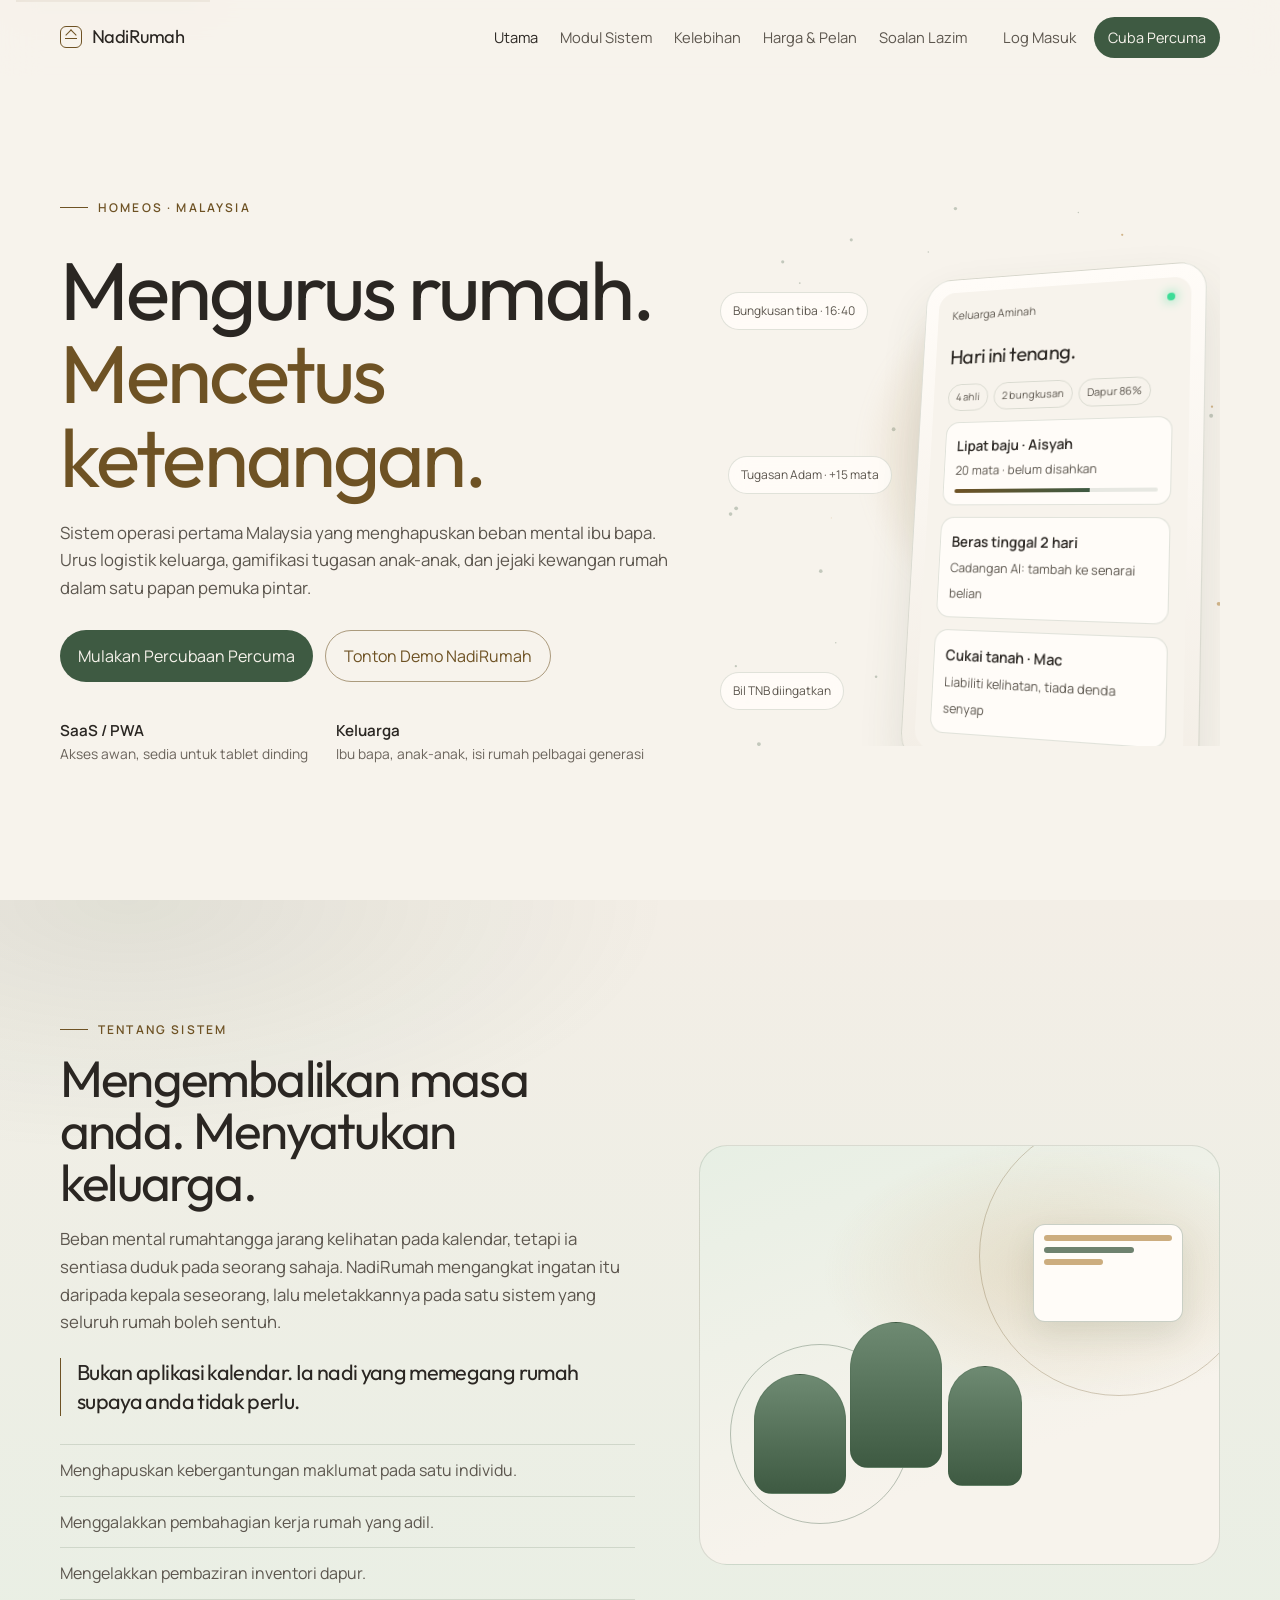
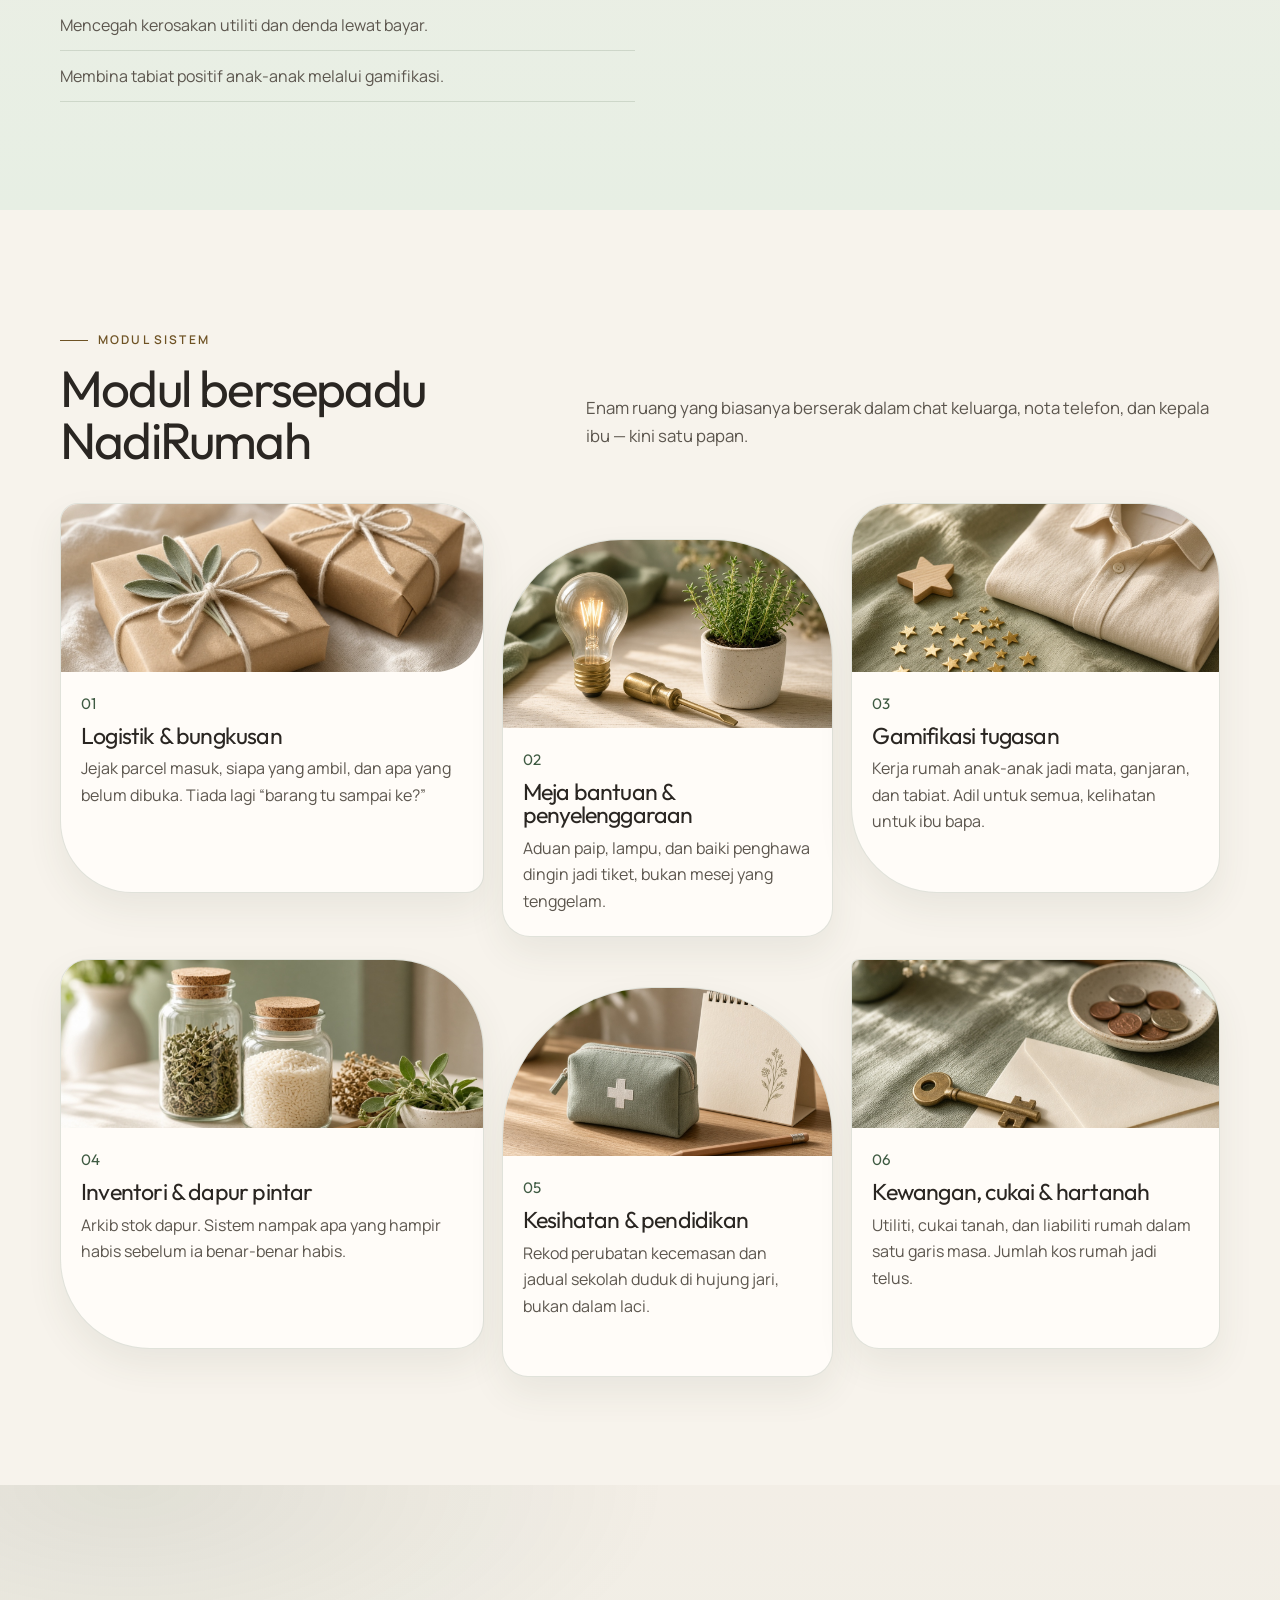
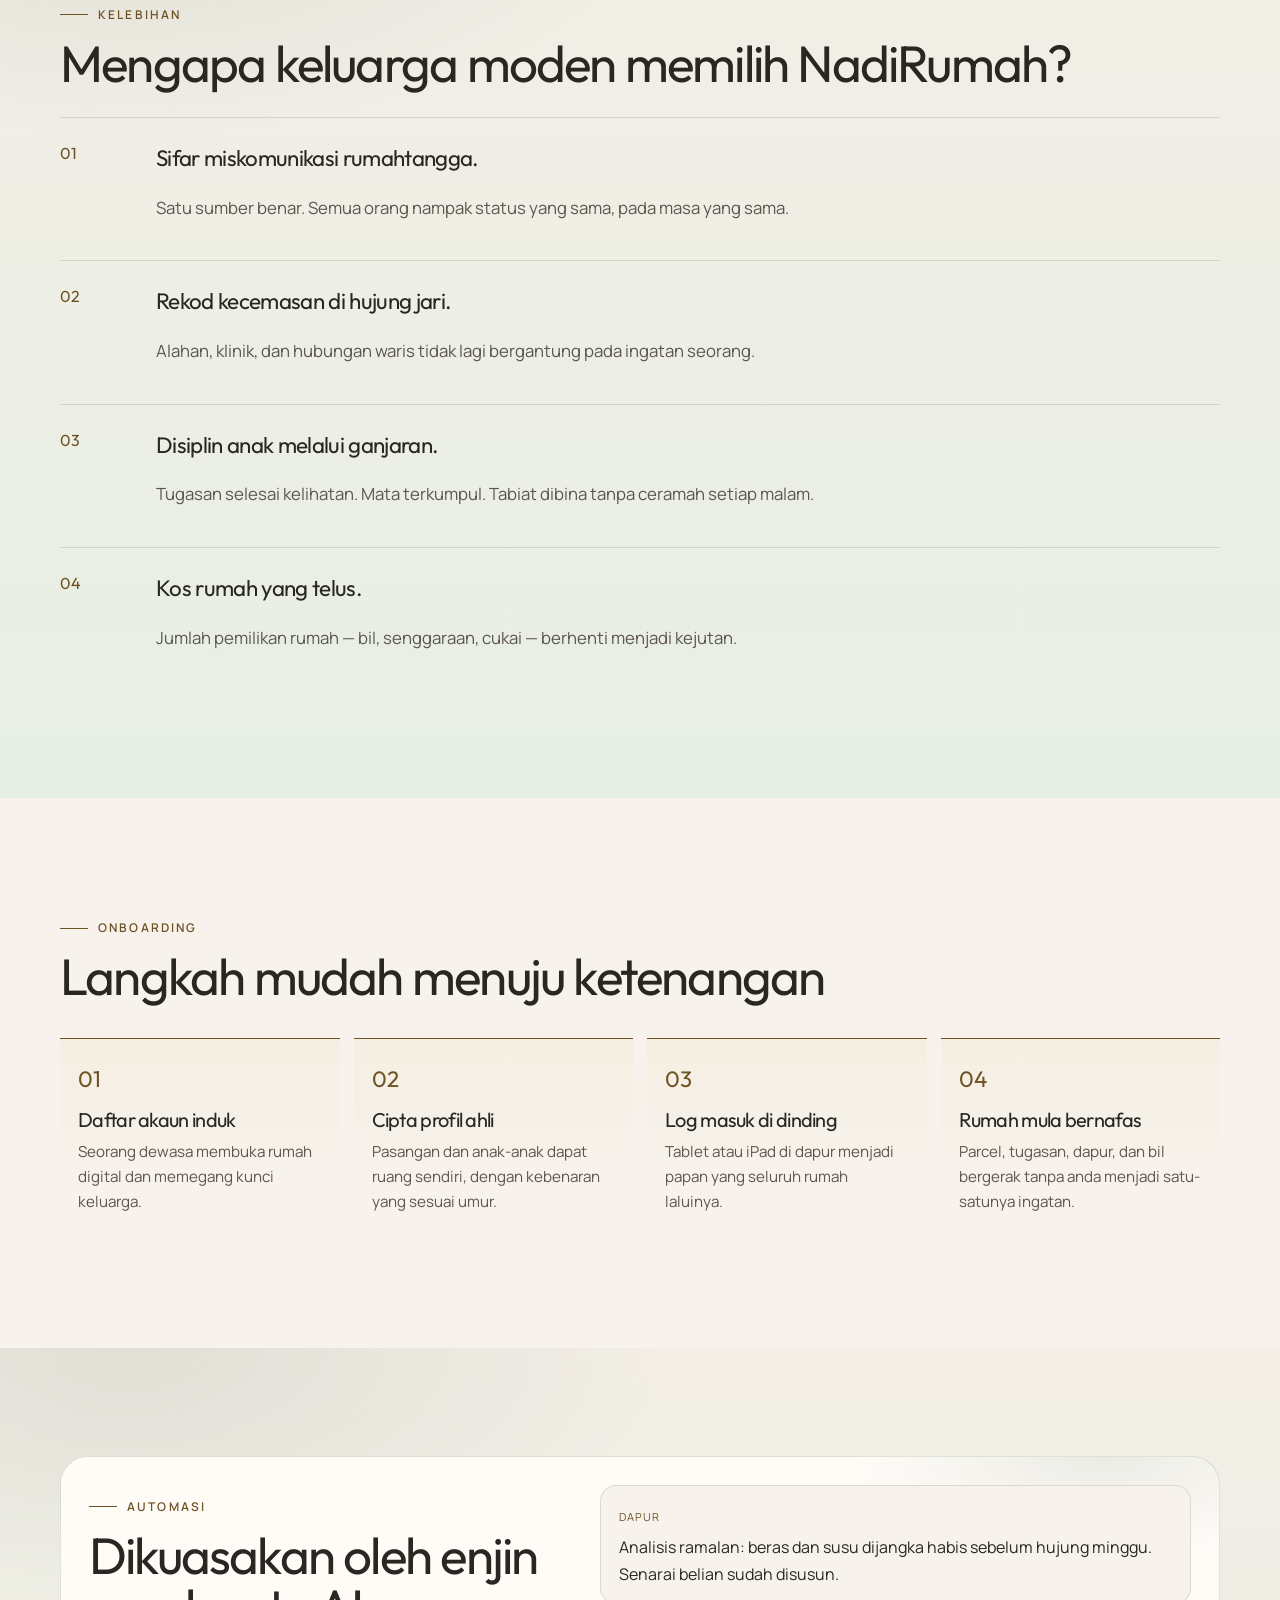
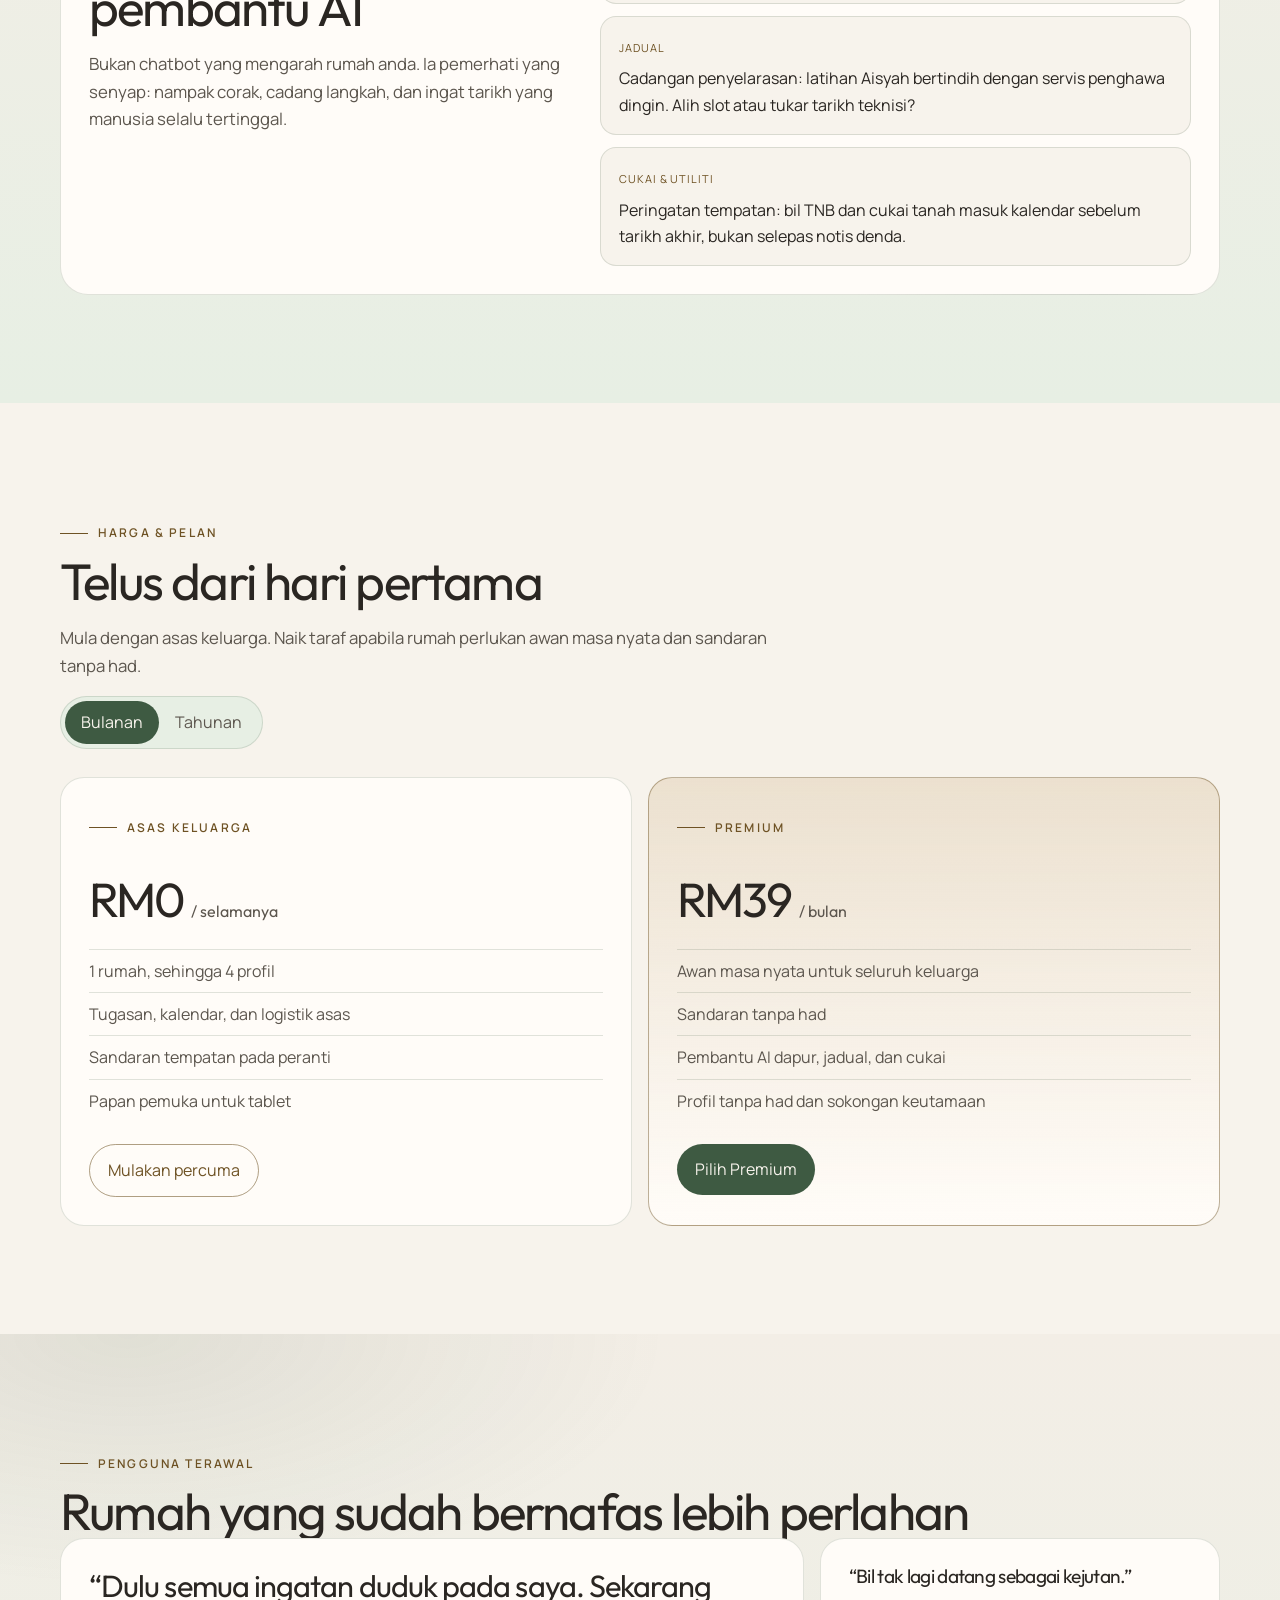
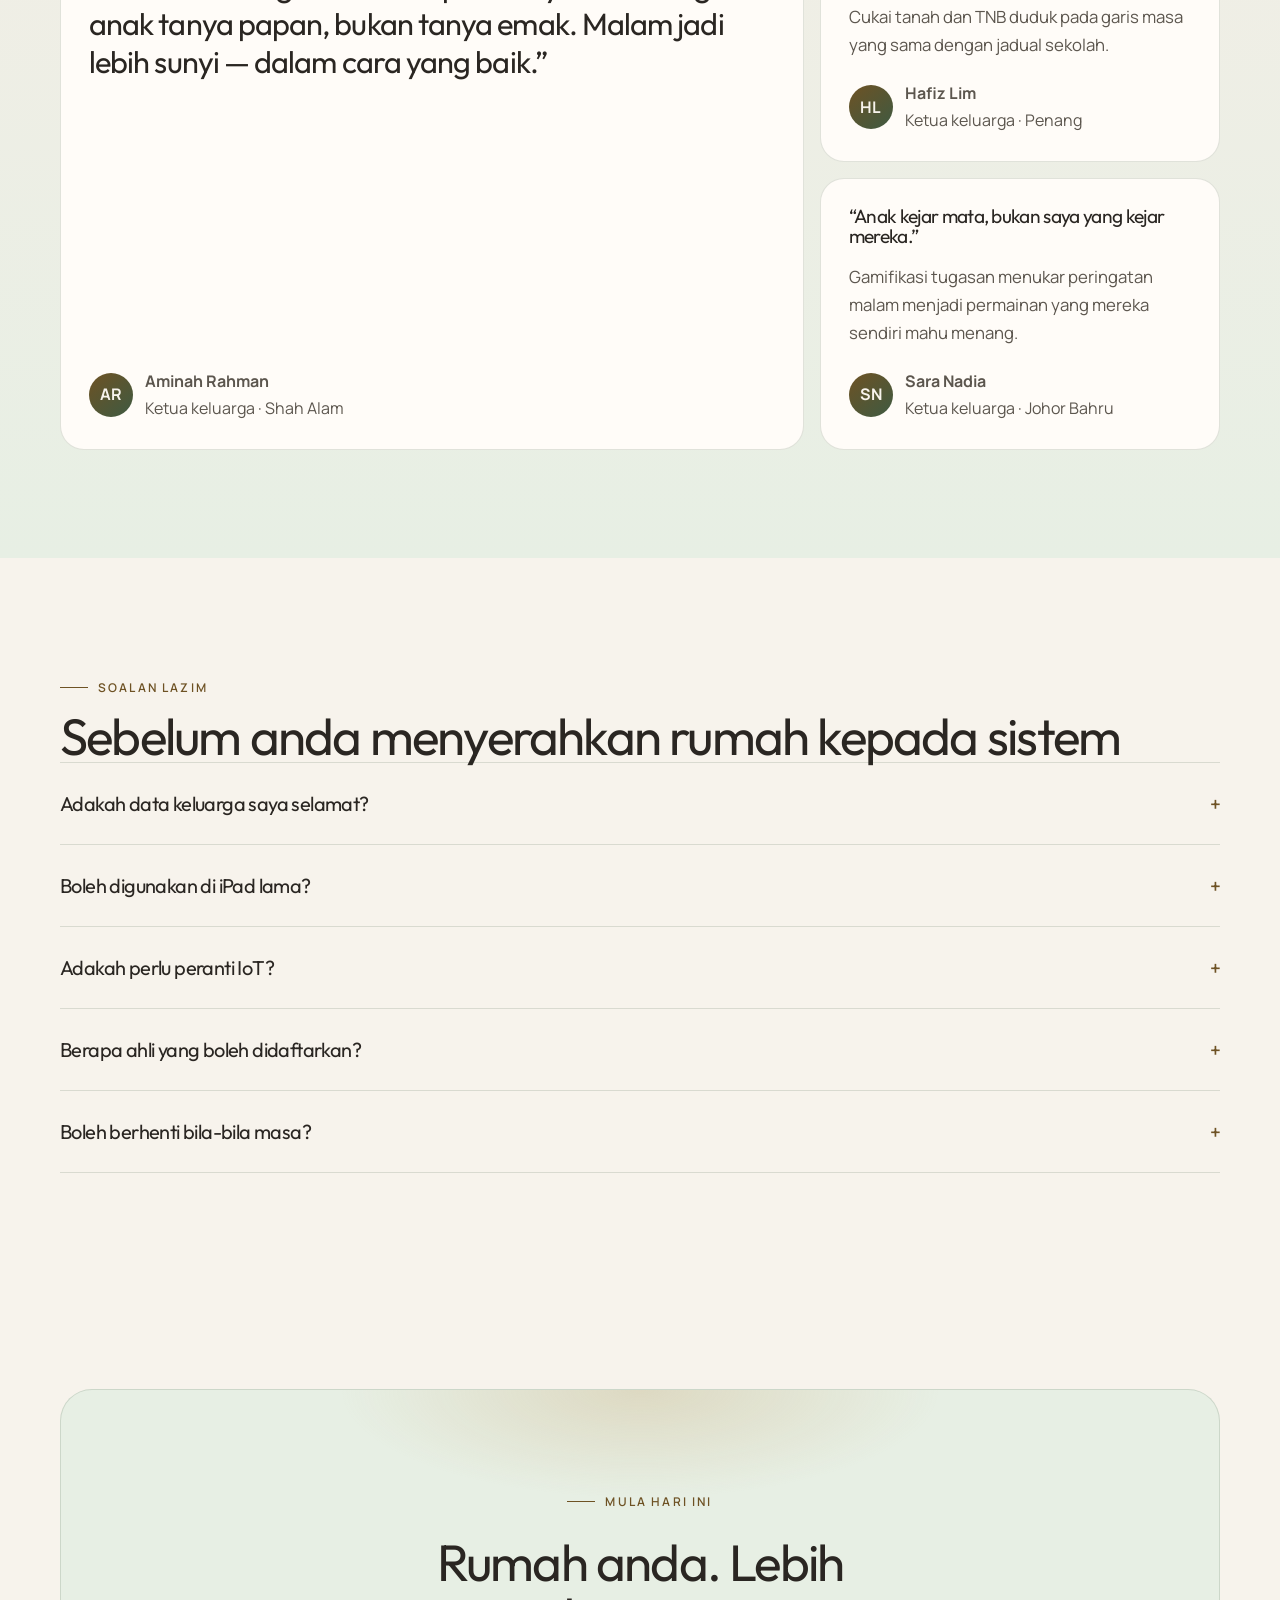
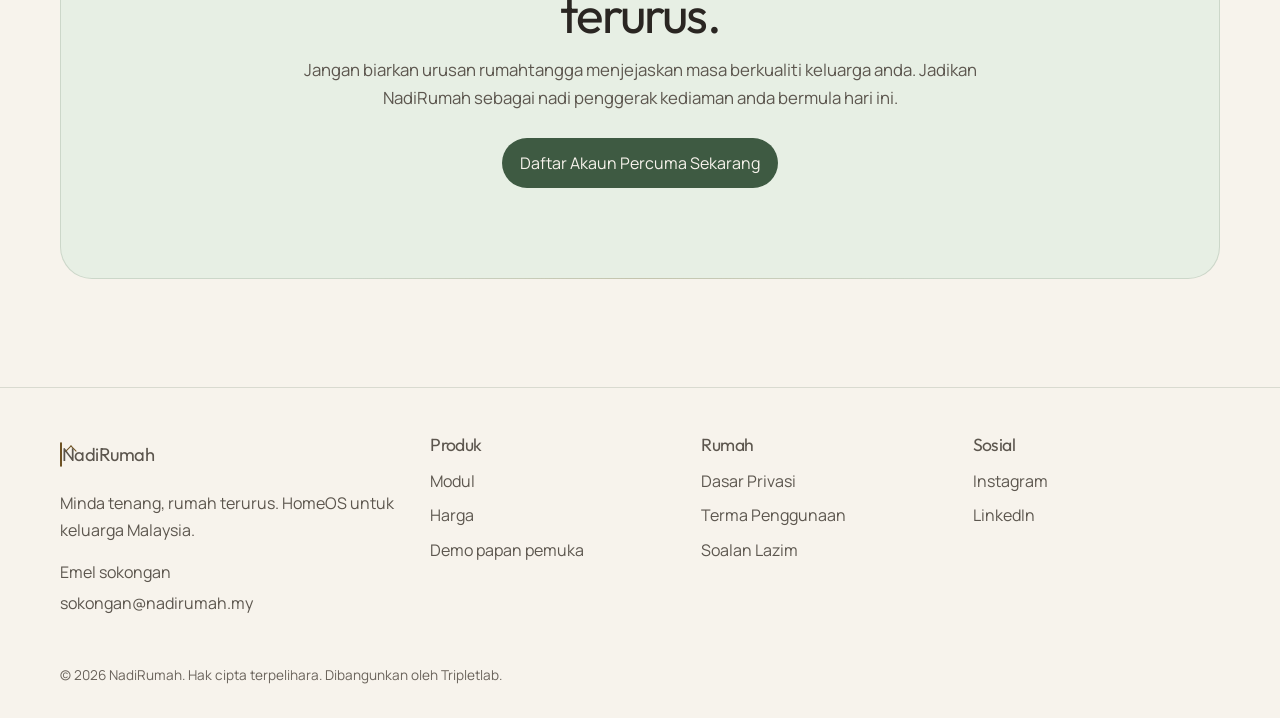
==== index.html @ 3e280d4c "Terbitkan laman NadiRumah HomeOS." ====
<!DOCTYPE html>
<html lang="ms">
<head>
  <meta charset="utf-8">
  <meta name="viewport" content="width=device-width, initial-scale=1">
  <title>NadiRumah (HomeOS) — Minda Tenang, Rumah Terurus</title>
  <meta name="description" content="NadiRumah ialah sistem operasi rumah tangga Malaysia. Urus logistik keluarga, tugasan anak-anak, dapur, dan kewangan rumah dalam satu papan pemuka.">
  <meta name="theme-color" content="#F7F3EC">
  <link rel="preconnect" href="https://fonts.googleapis.com">
  <link rel="preconnect" href="https://fonts.gstatic.com" crossorigin>
  <link href="https://fonts.googleapis.com/css2?family=Manrope:wght@400;500;600;700&family=Outfit:wght@300;400;500&display=swap" rel="stylesheet">
  <link rel="stylesheet" href="assets/css/style.css">
</head>
<body>
  <a class="skip" href="#utama">Langkau ke kandungan</a>
  <header class="nav">
    <div class="nav-inner">
      <a class="logo" href="#utama"><span class="mark" aria-hidden="true"></span> NadiRumah</a>
      <nav class="nav-links" aria-label="Utama">
        <a href="#utama">Utama</a>
        <a href="#modul">Modul Sistem</a>
        <a href="#kelebihan">Kelebihan</a>
        <a href="#harga">Harga &amp; Pelan</a>
        <a href="#faq">Soalan Lazim</a>
      </nav>
      <div class="nav-actions">
        <button class="link-quiet" type="button" data-open="login">Log Masuk</button>
        <button class="btn small" type="button" data-open="signup">Cuba Percuma</button>
        <button class="burger" type="button" aria-label="Buka menu" aria-expanded="false"><span></span></button>
      </div>
    </div>
  </header>
  <div class="menu" id="mobile-menu">
    <a href="#utama">Utama</a>
    <a href="#modul">Modul Sistem</a>
    <a href="#kelebihan">Kelebihan</a>
    <a href="#harga">Harga &amp; Pelan</a>
    <a href="#faq">Soalan Lazim</a>
    <button class="btn" type="button" data-open="signup">Cuba Percuma</button>
  </div>

  <main id="utama">
    <section class="hero">
      <div class="wrap hero-grid">
        <div>
          <p class="eyebrow reveal">HomeOS · Malaysia</p>
          <h1 class="reveal d2">Mengurus rumah.<br><span>Mencetus ketenangan.</span></h1>
          <p class="lede reveal d3">Sistem operasi pertama Malaysia yang menghapuskan beban mental ibu bapa. Urus logistik keluarga, gamifikasi tugasan anak-anak, dan jejaki kewangan rumah dalam satu papan pemuka pintar.</p>
          <div class="hero-actions reveal d3">
            <button class="btn" type="button" data-open="signup">Mulakan Percubaan Percuma</button>
            <a class="btn gold" href="dashboard.html">Tonton Demo NadiRumah</a>
          </div>
          <div class="meta-row">
            <div><strong>SaaS / PWA</strong>Akses awan, sedia untuk tablet dinding</div>
            <div><strong>Keluarga</strong>Ibu bapa, anak-anak, isi rumah pelbagai generasi</div>
          </div>
        </div>
        <div class="stage" aria-hidden="true">
          <canvas id="dust"></canvas>
          <div class="glow-orb"></div>
          <div class="float-label a">Bungkusan tiba · 16:40</div>
          <div class="float-label b">Tugasan Adam · +15 mata</div>
          <div class="float-label c">Bil TNB diingatkan</div>
          <div class="tablet">
            <div class="tablet-screen">
              <div class="screen-top"><span>Keluarga Aminah</span><span class="pulse"></span></div>
              <div class="screen-title">Hari ini tenang.</div>
              <div class="chip-row">
                <span class="chip">4 ahli</span>
                <span class="chip">2 bungkusan</span>
                <span class="chip">Dapur 86%</span>
              </div>
              <div class="mini-card">
                <b>Lipat baju · Aisyah</b>
                <span>20 mata · belum disahkan</span>
                <div class="bar"><i></i></div>
              </div>
              <div class="mini-card">
                <b>Beras tinggal 2 hari</b>
                <span>Cadangan AI: tambah ke senarai belian</span>
              </div>
              <div class="mini-card">
                <b>Cukai tanah · Mac</b>
                <span>Liabiliti kelihatan, tiada denda senyap</span>
              </div>
            </div>
          </div>
        </div>
      </div>
    </section>

    <section class="section alt" id="tentang">
      <div class="wrap split">
        <div>
          <p class="eyebrow">Tentang sistem</p>
          <h2>Mengembalikan masa anda. Menyatukan keluarga.</h2>
          <p class="lede">Beban mental rumahtangga jarang kelihatan pada kalendar, tetapi ia sentiasa duduk pada seorang sahaja. NadiRumah mengangkat ingatan itu daripada kepala seseorang, lalu meletakkannya pada satu sistem yang seluruh rumah boleh sentuh.</p>
          <p class="quote">Bukan aplikasi kalendar. Ia nadi yang memegang rumah supaya anda tidak perlu.</p>
          <ul class="points">
            <li>Menghapuskan kebergantungan maklumat pada satu individu.</li>
            <li>Menggalakkan pembahagian kerja rumah yang adil.</li>
            <li>Mengelakkan pembaziran inventori dapur.</li>
            <li>Mencegah kerosakan utiliti dan denda lewat bayar.</li>
            <li>Membina tabiat positif anak-anak melalui gamifikasi.</li>
          </ul>
        </div>
        <div class="family-visual" role="img" aria-label="Ilustrasi keluarga berdiri di hadapan skrin dinding rumah">
          <div class="ring r1"></div>
          <div class="ring r2"></div>
          <div class="person p1"></div>
          <div class="person p2"></div>
          <div class="person p3"></div>
          <div class="wall"><i></i><i></i><i></i></div>
        </div>
      </div>
    </section>

    <section class="section" id="modul">
      <div class="wrap">
        <div class="module-head">
          <div>
            <p class="eyebrow">Modul sistem</p>
            <h2>Modul bersepadu NadiRumah</h2>
          </div>
          <p class="lede">Enam ruang yang biasanya berserak dalam chat keluarga, nota telefon, dan kepala ibu — kini satu papan.</p>
        </div>
        <div class="modules">
          <article class="module m-tag">
            <figure class="module-art">
              <img src="assets/img/modul-logistik.jpg" alt="Bungkusan kertas diikat tali di atas kain linen">
            </figure>
            <div class="module-body">
              <div class="idx">01</div>
              <h3>Logistik &amp; bungkusan</h3>
              <p>Jejak parcel masuk, siapa yang ambil, dan apa yang belum dibuka. Tiada lagi “barang tu sampai ke?”</p>
            </div>
          </article>
          <article class="module m-arch">
            <figure class="module-art">
              <img src="assets/img/modul-penyelenggaraan.jpg" alt="Mentol, pemutar skru, dan pokok herba di atas meja">
            </figure>
            <div class="module-body">
              <div class="idx">02</div>
              <h3>Meja bantuan &amp; penyelenggaraan</h3>
              <p>Aduan paip, lampu, dan baiki penghawa dingin jadi tiket, bukan mesej yang tenggelam.</p>
            </div>
          </article>
          <article class="module m-blob">
            <figure class="module-art">
              <img src="assets/img/modul-tugasan.jpg" alt="Bintang kayu, pelekat bintang, dan baju dilipat">
            </figure>
            <div class="module-body">
              <div class="idx">03</div>
              <h3>Gamifikasi tugasan</h3>
              <p>Kerja rumah anak-anak jadi mata, ganjaran, dan tabiat. Adil untuk semua, kelihatan untuk ibu bapa.</p>
            </div>
          </article>
          <article class="module m-leaf">
            <figure class="module-art">
              <img src="assets/img/modul-dapur.jpg" alt="Balang beras, herba kering, dan sudu kayu di dapur">
            </figure>
            <div class="module-body">
              <div class="idx">04</div>
              <h3>Inventori &amp; dapur pintar</h3>
              <p>Arkib stok dapur. Sistem nampak apa yang hampir habis sebelum ia benar-benar habis.</p>
            </div>
          </article>
          <article class="module m-window">
            <figure class="module-art">
              <img src="assets/img/modul-kesihatan.jpg" alt="Beg pertolongan cemas linen, kalendar, dan pensel">
            </figure>
            <div class="module-body">
              <div class="idx">05</div>
              <h3>Kesihatan &amp; pendidikan</h3>
              <p>Rekod perubatan kecemasan dan jadual sekolah duduk di hujung jari, bukan dalam laci.</p>
            </div>
          </article>
          <article class="module m-fold">
            <figure class="module-art">
              <img src="assets/img/modul-kewangan.jpg" alt="Kunci rumah tembaga, sampul surat, dan syiling dalam mangkuk seramik">
            </figure>
            <div class="module-body">
              <div class="idx">06</div>
              <h3>Kewangan, cukai &amp; hartanah</h3>
              <p>Utiliti, cukai tanah, dan liabiliti rumah dalam satu garis masa. Jumlah kos rumah jadi telus.</p>
            </div>
          </article>
        </div>
      </div>
    </section>

    <section class="section alt" id="kelebihan">
      <div class="wrap">
        <p class="eyebrow">Kelebihan</p>
        <h2>Mengapa keluarga moden memilih NadiRumah?</h2>
        <div class="why-list">
          <div class="why-item"><span>01</span><div><strong>Sifar miskomunikasi rumahtangga.</strong><p class="lede">Satu sumber benar. Semua orang nampak status yang sama, pada masa yang sama.</p></div></div>
          <div class="why-item"><span>02</span><div><strong>Rekod kecemasan di hujung jari.</strong><p class="lede">Alahan, klinik, dan hubungan waris tidak lagi bergantung pada ingatan seorang.</p></div></div>
          <div class="why-item"><span>03</span><div><strong>Disiplin anak melalui ganjaran.</strong><p class="lede">Tugasan selesai kelihatan. Mata terkumpul. Tabiat dibina tanpa ceramah setiap malam.</p></div></div>
          <div class="why-item"><span>04</span><div><strong>Kos rumah yang telus.</strong><p class="lede">Jumlah pemilikan rumah — bil, senggaraan, cukai — berhenti menjadi kejutan.</p></div></div>
        </div>
      </div>
    </section>

    <section class="section" id="langkah">
      <div class="wrap">
        <p class="eyebrow">Onboarding</p>
        <h2>Langkah mudah menuju ketenangan</h2>
        <div class="steps">
          <article class="step"><em>01</em><h3>Daftar akaun induk</h3><p>Seorang dewasa membuka rumah digital dan memegang kunci keluarga.</p></article>
          <article class="step"><em>02</em><h3>Cipta profil ahli</h3><p>Pasangan dan anak-anak dapat ruang sendiri, dengan kebenaran yang sesuai umur.</p></article>
          <article class="step"><em>03</em><h3>Log masuk di dinding</h3><p>Tablet atau iPad di dapur menjadi papan yang seluruh rumah laluinya.</p></article>
          <article class="step"><em>04</em><h3>Rumah mula bernafas</h3><p>Parcel, tugasan, dapur, dan bil bergerak tanpa anda menjadi satu-satunya ingatan.</p></article>
        </div>
      </div>
    </section>

    <section class="section alt" id="ai">
      <div class="wrap">
        <div class="ai-panel">
          <div>
            <p class="eyebrow">Automasi</p>
            <h2>Dikuasakan oleh enjin pembantu AI</h2>
            <p class="lede">Bukan chatbot yang mengarah rumah anda. Ia pemerhati yang senyap: nampak corak, cadang langkah, dan ingat tarikh yang manusia selalu tertinggal.</p>
          </div>
          <div class="ai-log">
            <article class="ai-line"><small>Dapur</small><p>Analisis ramalan: beras dan susu dijangka habis sebelum hujung minggu. Senarai belian sudah disusun.</p></article>
            <article class="ai-line"><small>Jadual</small><p>Cadangan penyelarasan: latihan Aisyah bertindih dengan servis penghawa dingin. Alih slot atau tukar tarikh teknisi?</p></article>
            <article class="ai-line"><small>Cukai &amp; utiliti</small><p>Peringatan tempatan: bil TNB dan cukai tanah masuk kalendar sebelum tarikh akhir, bukan selepas notis denda.</p></article>
          </div>
        </div>
      </div>
    </section>

    <section class="section" id="harga">
      <div class="wrap">
        <p class="eyebrow">Harga &amp; pelan</p>
        <h2>Telus dari hari pertama</h2>
        <p class="lede">Mula dengan asas keluarga. Naik taraf apabila rumah perlukan awan masa nyata dan sandaran tanpa had.</p>
        <div class="billing" role="group" aria-label="Kitaran bil">
          <button type="button" data-bill="month" class="on">Bulanan</button>
          <button type="button" data-bill="year">Tahunan</button>
        </div>
        <div class="plans">
          <article class="plan">
            <p class="eyebrow">Asas keluarga</p>
            <div class="price">RM0 <small>/ selamanya</small></div>
            <ul>
              <li>1 rumah, sehingga 4 profil</li>
              <li>Tugasan, kalendar, dan logistik asas</li>
              <li>Sandaran tempatan pada peranti</li>
              <li>Papan pemuka untuk tablet</li>
            </ul>
            <button class="btn gold" type="button" data-open="signup">Mulakan percuma</button>
          </article>
          <article class="plan featured">
            <p class="eyebrow">Premium</p>
            <div class="price">RM<span data-price data-month="39" data-year="390">39</span> <small data-price data-month="/ bulan" data-year="/ tahun">/ bulan</small></div>
            <p class="save" hidden>Jimatan dua bulan pada bil tahunan.</p>
            <ul>
              <li>Awan masa nyata untuk seluruh keluarga</li>
              <li>Sandaran tanpa had</li>
              <li>Pembantu AI dapur, jadual, dan cukai</li>
              <li>Profil tanpa had dan sokongan keutamaan</li>
            </ul>
            <button class="btn" type="button" data-open="signup">Pilih Premium</button>
          </article>
        </div>
      </div>
    </section>

    <section class="section alt" id="ulasan">
      <div class="wrap">
        <p class="eyebrow">Pengguna terawal</p>
        <h2>Rumah yang sudah bernafas lebih perlahan</h2>
        <div class="stories">
          <article class="story feature">
            <q>Dulu semua ingatan duduk pada saya. Sekarang anak tanya papan, bukan tanya emak. Malam jadi lebih sunyi — dalam cara yang baik.</q>
            <div class="who"><span class="avatar">AR</span><div><b>Aminah Rahman</b><br>Ketua keluarga · Shah Alam</div></div>
          </article>
          <div class="stack">
            <article class="story">
              <h3>“Bil tak lagi datang sebagai kejutan.”</h3>
              <p class="lede">Cukai tanah dan TNB duduk pada garis masa yang sama dengan jadual sekolah.</p>
              <div class="who"><span class="avatar">HL</span><div><b>Hafiz Lim</b><br>Ketua keluarga · Penang</div></div>
            </article>
            <article class="story">
              <h3>“Anak kejar mata, bukan saya yang kejar mereka.”</h3>
              <p class="lede">Gamifikasi tugasan menukar peringatan malam menjadi permainan yang mereka sendiri mahu menang.</p>
              <div class="who"><span class="avatar">SN</span><div><b>Sara Nadia</b><br>Ketua keluarga · Johor Bahru</div></div>
            </article>
          </div>
        </div>
      </div>
    </section>

    <section class="section" id="faq">
      <div class="wrap">
        <p class="eyebrow">Soalan lazim</p>
        <h2>Sebelum anda menyerahkan rumah kepada sistem</h2>
        <div class="faq">
          <details>
            <summary>Adakah data keluarga saya selamat?</summary>
            <p>Rekod kesihatan, kewangan, dan profil kanak-kanak disimpan berasingan daripada kandungan pemasaran. Akses ahli dikawal oleh akaun induk. Pelan Premium menambah sandaran sulit di awan. Kami tidak menjual data keluarga.</p>
          </details>
          <details>
            <summary>Boleh digunakan di iPad lama?</summary>
            <p>Ya. NadiRumah dibina sebagai PWA. iPad dan tablet Android yang masih membuka pelayar moden boleh menjadi skrin dinding — tanpa aplikasi kedai yang berat.</p>
          </details>
          <details>
            <summary>Adakah perlu peranti IoT?</summary>
            <p>Tidak. Rumah tidak perlu suis pintar atau sensor untuk mula. Modul logistik, tugasan, dapur, dan bil berfungsi dengan input keluarga. Peranti IoT boleh datang kemudian, bukan sebagai syarat.</p>
          </details>
          <details>
            <summary>Berapa ahli yang boleh didaftarkan?</summary>
            <p>Pelan percuma memuatkan empat profil. Pelan Premium membuka profil tanpa had — sesuai untuk rumah pelbagai generasi dan penjaga yang datang pergi.</p>
          </details>
          <details>
            <summary>Boleh berhenti bila-bila masa?</summary>
            <p>Boleh. Naik taraf dan turun taraf tidak mengunci data asas keluarga anda. Eksport rekod kekal milik rumah, bukan milik langganan.</p>
          </details>
        </div>
      </div>
    </section>

    <section class="section" id="mula">
      <div class="wrap">
        <div class="final">
          <p class="eyebrow" style="justify-content:center">Mula hari ini</p>
          <h2>Rumah anda. Lebih terurus.</h2>
          <p class="lede">Jangan biarkan urusan rumahtangga menjejaskan masa berkualiti keluarga anda. Jadikan NadiRumah sebagai nadi penggerak kediaman anda bermula hari ini.</p>
          <button class="btn" type="button" data-open="signup">Daftar Akaun Percuma Sekarang</button>
        </div>
      </div>
    </section>
  </main>

  <footer class="footer">
    <div class="wrap footer-grid">
      <div>
        <a class="logo" href="#utama"><span class="mark" aria-hidden="true"></span> NadiRumah</a>
        <p>Minda tenang, rumah terurus. HomeOS untuk keluarga Malaysia.</p>
        <p>Emel sokongan<br><a href="mailto:sokongan@nadirumah.my">sokongan@nadirumah.my</a></p>
      </div>
      <div>
        <h3>Produk</h3>
        <a href="#modul">Modul</a>
        <a href="#harga">Harga</a>
        <a href="dashboard.html">Demo papan pemuka</a>
      </div>
      <div>
        <h3>Rumah</h3>
        <a href="privasi.html">Dasar Privasi</a>
        <a href="terma.html">Terma Penggunaan</a>
        <a href="#faq">Soalan Lazim</a>
      </div>
      <div>
        <h3>Sosial</h3>
        <a href="https://instagram.com" rel="noopener">Instagram</a>
        <a href="https://www.linkedin.com" rel="noopener">LinkedIn</a>
      </div>
    </div>
    <div class="wrap legal">© 2026 NadiRumah. Hak cipta terpelihara. Dibangunkan oleh Tripletlab.</div>
  </footer>

  <div class="modal-back" id="gate" role="dialog" aria-modal="true" aria-labelledby="gate-title">
    <form class="modal" id="gate-form">
      <h3 id="gate-title">Mulakan percubaan percuma</h3>
      <p class="hint" id="gate-note">Tiada kad kredit. Akaun demo ini membawa anda terus ke papan pemuka.</p>
      <label class="field" data-family>Nama ketua keluarga
        <input name="name" type="text" value="Aminah" required autocomplete="name">
      </label>
      <label class="field" data-family>E-mel
        <input name="email" type="email" placeholder="anda@keluarga.my" required autocomplete="email">
      </label>
      <label class="field" data-admin hidden>ID admin
        <input name="adminId" type="text" autocomplete="username" autocapitalize="none" spellcheck="false">
      </label>
      <label class="field" data-admin hidden>Kata laluan
        <input name="password" type="password" autocomplete="current-password">
      </label>
      <p class="hint gate-error" id="gate-error" hidden></p>
      <button class="btn" type="submit">Masuk ke papan pemuka</button>
      <button class="link-quiet" type="button" data-close>Tutup</button>
    </form>
  </div>
  <script src="assets/js/main.js"></script>
</body>
</html>
---- assets/css/style.css ----
:root {
  --navy: #f7f3ec;
  --deep: #e7efe4;
  --ink: #2a2622;
  --gold: #6e5224;
  --gold-dim: rgba(196, 160, 106, 0.28);
  --honey: #c4a06a;
  --blue: #3e5a42;
  --blue-2: #4f6b52;
  --white: #2a2622;
  --paper: #fffcf8;
  --cream: #f7f3ec;
  --grey: #5c564e;
  --muted: #6a635b;
  --line: rgba(62, 90, 66, 0.16);
  --glass: rgba(255, 252, 248, 0.82);
  --shadow: 0 24px 50px rgba(62, 74, 52, 0.12);
  --sans: "Manrope", "Segoe UI", sans-serif;
  --display: "Outfit", "Segoe UI", sans-serif;
  --radius: 22px;
  --nav: 76px;
}

* { box-sizing: border-box; }
html { scroll-behavior: smooth; }
body {
  margin: 0;
  background: var(--navy);
  color: var(--white);
  font-family: var(--sans);
  font-size: 16px;
  line-height: 1.65;
  text-rendering: optimizeLegibility;
}
img { max-width: 100%; display: block; }
a { color: inherit; text-decoration: none; }
button, input { font: inherit; color: inherit; }
button { cursor: pointer; }
.skip {
  position: absolute;
  left: 16px;
  top: -40px;
  background: var(--gold);
  color: var(--navy);
  padding: 8px 12px;
  z-index: 20;
}
.skip:focus { top: 12px; }

.wrap {
  width: min(1160px, calc(100% - 40px));
  margin: 0 auto;
}
.eyebrow {
  display: inline-flex;
  align-items: center;
  gap: 10px;
  color: var(--gold);
  letter-spacing: 0.18em;
  text-transform: uppercase;
  font-size: 12px;
  font-weight: 600;
}
.eyebrow::before {
  content: "";
  width: 28px;
  height: 1px;
  background: var(--gold);
}
h1, h2, h3, .display {
  font-family: var(--display);
  font-weight: 400;
  letter-spacing: -0.035em;
  line-height: 1.02;
  margin: 0;
}
h2 { font-size: clamp(2.2rem, 4vw, 3.6rem); }
.lede {
  color: var(--grey);
  font-size: 1.05rem;
  max-width: 46rem;
}
.section { padding: 108px 0; position: relative; }
.section.alt {
  background:
    radial-gradient(900px 420px at 10% 0%, rgba(62, 90, 66, 0.1), transparent 60%),
    linear-gradient(180deg, #f3eee6 0%, #e7efe4 100%);
}

.nav {
  position: sticky;
  top: 0;
  z-index: 30;
  height: var(--nav);
  display: flex;
  align-items: center;
  backdrop-filter: blur(18px);
  background: rgba(247, 243, 236, 0.86);
  border-bottom: 1px solid transparent;
  transition: border-color 0.3s ease, background 0.3s ease;
}
.nav.scrolled { border-bottom-color: var(--line); background: rgba(247, 243, 236, 0.96); }
.nav-inner {
  width: min(1160px, calc(100% - 40px));
  margin: 0 auto;
  display: flex;
  align-items: center;
  gap: 28px;
}
.logo {
  display: flex;
  align-items: center;
  gap: 10px;
  font-family: var(--display);
  letter-spacing: -0.03em;
  font-size: 1.15rem;
}
.mark {
  width: 22px;
  height: 22px;
  border: 1.5px solid var(--gold);
  border-radius: 6px;
  position: relative;
  flex: none;
}
.mark::before, .mark::after { content: ""; position: absolute; }
.mark::before { left: 4px; right: 4px; top: 11px; height: 1px; background: var(--gold); }
.mark::after {
  width: 7px; height: 7px; left: 6px; top: 4px;
  border-left: 1.5px solid var(--gold);
  border-top: 1.5px solid var(--gold);
  transform: rotate(45deg);
}
.nav-links {
  display: flex;
  gap: 22px;
  margin-left: auto;
  color: var(--grey);
  font-size: 0.92rem;
}
.nav-links a { position: relative; }
.nav-links a.active, .nav-links a:hover { color: var(--white); }
.nav-actions { display: flex; align-items: center; gap: 10px; }
.link-quiet { color: var(--grey); font-size: 0.92rem; background: none; border: 0; padding: 8px; }
.link-quiet:hover { color: var(--white); }
.btn {
  border: 0;
  border-radius: 999px;
  padding: 12px 18px;
  background: var(--blue);
  color: var(--cream);
  display: inline-flex;
  align-items: center;
  justify-content: center;
  gap: 8px;
  transition: transform 0.25s ease, background 0.25s ease, box-shadow 0.25s ease;
}
.btn:hover { background: var(--blue-2); transform: translateY(-1px); box-shadow: 0 10px 30px rgba(62, 90, 66, 0.22); }
.btn.gold {
  background: transparent;
  color: var(--gold);
  border: 1px solid rgba(110, 82, 36, 0.55);
}
.btn.gold:hover { background: var(--gold); color: var(--cream); box-shadow: 0 10px 30px rgba(110, 82, 36, 0.18); }
.btn.small { padding: 9px 14px; font-size: 0.9rem; }
.burger {
  display: none;
  width: 42px; height: 42px;
  border-radius: 12px;
  border: 1px solid var(--line);
  background: transparent;
  position: relative;
}
.burger span, .burger span::before, .burger span::after {
  position: absolute; left: 11px; right: 11px; height: 1px; background: var(--ink); content: "";
}
.burger span { top: 20px; }
.burger span::before { top: -6px; }
.burger span::after { top: 6px; }

.menu {
  display: none;
  position: fixed;
  inset: var(--nav) 0 0 0;
  background: rgba(247, 243, 236, 0.98);
  z-index: 29;
  padding: 28px;
}
.menu.open { display: grid; align-content: start; gap: 18px; }
.menu a { font-family: var(--display); font-size: 2rem; letter-spacing: -0.04em; }

.hero {
  min-height: calc(100vh - var(--nav));
  display: grid;
  align-items: center;
  padding: 48px 0 72px;
  position: relative;
  overflow: hidden;
}
.hero-grid {
  display: grid;
  grid-template-columns: 1.1fr 0.9fr;
  gap: 48px;
  align-items: center;
  position: relative;
  z-index: 1;
}
.hero h1 {
  font-size: clamp(3.1rem, 6.4vw, 5.6rem);
  margin: 18px 0 20px;
}
.hero h1 span { color: var(--gold); }
.hero-actions { display: flex; flex-wrap: wrap; gap: 12px; margin-top: 28px; }
.meta-row {
  display: flex;
  gap: 28px;
  margin-top: 36px;
  color: var(--muted);
  font-size: 0.86rem;
}
.meta-row strong { display: block; color: var(--white); font-weight: 600; font-size: 0.95rem; }

.stage {
  position: relative;
  height: 540px;
  overflow: hidden;
}
.stage canvas {
  position: absolute;
  inset: 0;
  width: 100%;
  height: 100%;
}
.glow-orb {
  position: absolute;
  width: 340px; height: 340px;
  right: 20px; top: 80px;
  border-radius: 50%;
  background: radial-gradient(circle, rgba(62, 90, 66, 0.22), rgba(196, 160, 106, 0.12) 55%, transparent 70%);
  filter: blur(8px);
}
.tablet {
  position: absolute;
  width: 300px;
  right: 18px;
  top: 54px;
  padding: 14px;
  border-radius: 28px;
  background: linear-gradient(180deg, #fffcf8, #f3eee6);
  border: 1px solid rgba(62, 90, 66, 0.16);
  box-shadow: var(--shadow);
  transform: perspective(900px) rotateY(-16deg) rotateX(8deg);
  backdrop-filter: blur(8px);
}
.tablet-screen {
  background: #f7f3ec;
  border-radius: 18px;
  padding: 16px;
  min-height: 390px;
}
.screen-top { display: flex; justify-content: space-between; color: var(--grey); font-size: 12px; }
.pulse {
  width: 8px; height: 8px; border-radius: 50%; background: #3ddc97; box-shadow: 0 0 12px #3ddc97;
}
.screen-title { font-family: var(--display); font-size: 1.35rem; margin: 18px 0 12px; letter-spacing: -0.03em; }
.chip-row { display: flex; gap: 6px; flex-wrap: wrap; }
.chip {
  font-size: 11px;
  border: 1px solid var(--line);
  border-radius: 999px;
  padding: 4px 8px;
  color: var(--grey);
}
.mini-card {
  margin-top: 12px;
  padding: 12px;
  border-radius: 14px;
  background: #fffcf8;
  border: 1px solid var(--line);
}
.mini-card b { display: block; font-weight: 600; font-size: 0.92rem; }
.mini-card span { color: var(--grey); font-size: 0.8rem; }
.bar { height: 4px; border-radius: 99px; background: rgba(62, 90, 66, 0.12); margin-top: 8px; overflow: hidden; }
.bar i { display: block; height: 100%; width: 68%; background: linear-gradient(90deg, var(--gold), var(--blue)); }
.float-label {
  position: absolute;
  padding: 8px 12px;
  border-radius: 999px;
  background: rgba(255, 252, 248, 0.92);
  border: 1px solid var(--line);
  font-size: 12px;
  color: var(--grey);
  backdrop-filter: blur(10px);
}
.float-label.a { left: 0; top: 86px; }
.float-label.b { left: 8px; top: 250px; }
.float-label.c { left: 0; bottom: 36px; }

.split { display: grid; grid-template-columns: 1.05fr 0.95fr; gap: 64px; align-items: center; }
.quote {
  margin-top: 22px;
  padding-left: 16px;
  border-left: 1px solid var(--gold);
  color: var(--white);
  font-family: var(--display);
  font-size: 1.35rem;
  letter-spacing: -0.03em;
  line-height: 1.35;
}
.points { list-style: none; padding: 0; margin: 28px 0 0; }
.points li {
  padding: 12px 0;
  border-top: 1px solid var(--line);
  color: var(--grey);
}
.points li:last-child { border-bottom: 1px solid var(--line); }
.family-visual {
  position: relative;
  min-height: 420px;
  border-radius: 28px;
  background:
    radial-gradient(400px 220px at 70% 30%, rgba(196,160,106,0.28), transparent 60%),
    linear-gradient(160deg, #e7efe4, #f7f3ec 70%);
  border: 1px solid var(--line);
  overflow: hidden;
}
.ring {
  position: absolute;
  border: 1px solid rgba(110, 82, 36, 0.28);
  border-radius: 50%;
}
.ring.r1 { width: 280px; height: 280px; right: -40px; top: -30px; }
.ring.r2 { width: 180px; height: 180px; left: 30px; bottom: 40px; border-color: rgba(62, 90, 66, 0.35); }
.person {
  position: absolute;
  width: 92px; height: 120px;
  border-radius: 46px 46px 18px 18px;
  background: linear-gradient(180deg, #6e8a72, #3e5a42);
  border: 1px solid rgba(62, 90, 66, 0.2);
}
.person.p1 { left: 54px; bottom: 70px; }
.person.p2 { left: 150px; bottom: 96px; height: 146px; }
.person.p3 { left: 248px; bottom: 78px; width: 74px; }
.wall {
  position: absolute;
  right: 36px; top: 78px;
  width: 150px; height: 98px;
  border-radius: 12px;
  background: #fffcf8;
  border: 1px solid rgba(62, 90, 66, 0.28);
  box-shadow: 0 12px 30px rgba(62, 90, 66, 0.12);
  padding: 10px;
}
.wall i { display: block; height: 6px; margin-bottom: 6px; border-radius: 6px; background: rgba(196,160,106,0.85); }
.wall i:nth-child(2) { width: 70%; background: rgba(62,90,66,0.75); }
.wall i:nth-child(3) { width: 46%; }

.module-head, .head-row {
  display: flex;
  justify-content: space-between;
  gap: 24px;
  align-items: end;
  margin-bottom: 36px;
}
.modules {
  display: grid;
  grid-template-columns: 1.15fr 0.9fr 1fr;
  gap: 22px 18px;
  align-items: start;
}
.module {
  position: relative;
  display: flex;
  flex-direction: column;
  min-height: 390px;
  padding: 0;
  overflow: hidden;
  background: var(--paper);
  border: 1px solid var(--line);
  box-shadow: 0 16px 36px rgba(62, 74, 52, 0.08);
  transition: transform 0.25s ease, box-shadow 0.25s ease;
}
.module:hover {
  transform: translateY(-6px);
  box-shadow: 0 22px 44px rgba(62, 74, 52, 0.14);
}
.module-art {
  margin: 0;
  height: 168px;
  overflow: hidden;
  flex: none;
}
.module-art img {
  width: 100%;
  height: 100%;
  object-fit: cover;
}
.module-body { padding: 18px 20px 22px; }
.module .idx {
  display: inline-flex;
  margin-bottom: 8px;
  color: var(--blue);
  font-family: var(--display);
  font-size: 0.95rem;
}
.module h3 { font-size: 1.45rem; margin: 0 0 8px; }
.module p { margin: 0; color: var(--grey); }
.m-tag { border-radius: 18px 46px 18px 72px; }
.m-tag .module-art { border-radius: 0 0 48px 0; }
.m-arch { border-radius: 120px 120px 28px 28px; margin-top: 36px; }
.m-arch .module-art { height: 188px; }
.m-blob { border-radius: 42px 78px 36px 86px; }
.m-leaf { border-radius: 28px 90px 28px 90px; }
.m-window { border-radius: 150px 150px 26px 26px; margin-top: 28px; }
.m-fold { border-radius: 8px 64px 22px 28px; }
.m-fold::after {
  content: "";
  position: absolute;
  top: 0;
  right: 0;
  border-style: solid;
  border-width: 0 46px 46px 0;
  border-color: transparent var(--deep) transparent transparent;
  filter: drop-shadow(-2px 2px 0 rgba(62, 90, 66, 0.12));
}

.why-list { display: grid; gap: 0; margin-top: 28px; }
.why-item {
  display: grid;
  grid-template-columns: 80px 1fr;
  gap: 16px;
  padding: 22px 0;
  border-top: 1px solid var(--line);
}
.why-item strong { font-family: var(--display); font-size: 1.4rem; font-weight: 400; letter-spacing: -0.03em; }
.why-item span { color: var(--gold); font-family: var(--display); }

.steps {
  display: grid;
  grid-template-columns: repeat(4, 1fr);
  gap: 14px;
  margin-top: 36px;
}
.step {
  padding: 22px 18px 26px;
  border-top: 1px solid var(--gold);
  background: linear-gradient(180deg, rgba(214,181,109,0.08), transparent 70%);
}
.step em { font-style: normal; color: var(--gold); font-family: var(--display); font-size: 1.4rem; }
.step h3 { font-size: 1.25rem; margin: 12px 0 8px; }
.step p { margin: 0; color: var(--grey); font-size: 0.95rem; }

.ai-panel {
  display: grid;
  grid-template-columns: 0.9fr 1.1fr;
  gap: 28px;
  padding: 28px;
  border-radius: 28px;
  border: 1px solid var(--line);
  background:
    radial-gradient(500px 200px at 90% 0%, rgba(62,90,66,0.1), transparent 50%),
    var(--paper);
}
.ai-log { display: grid; gap: 12px; }
.ai-line {
  padding: 16px 16px 16px 18px;
  border-radius: 16px;
  background: var(--cream);
  border: 1px solid var(--line);
}
.ai-line small { color: var(--gold); letter-spacing: 0.08em; text-transform: uppercase; font-size: 11px; }
.ai-line p { margin: 6px 0 0; }

.billing {
  display: inline-flex;
  padding: 4px;
  border-radius: 999px;
  border: 1px solid var(--line);
  background: var(--deep);
  margin-bottom: 28px;
}
.billing button {
  border: 0;
  background: transparent;
  color: var(--grey);
  border-radius: 999px;
  padding: 8px 16px;
}
.billing button.on { background: var(--blue); color: var(--cream); }
.plans { display: grid; grid-template-columns: 1fr 1fr; gap: 16px; }
.plan {
  padding: 28px;
  border-radius: 24px;
  border: 1px solid var(--line);
  background: var(--paper);
}
.plan.featured {
  border-color: rgba(110, 82, 36, 0.45);
  background:
    linear-gradient(180deg, rgba(196,160,106,0.22), var(--paper));
}
.price { font-family: var(--display); font-size: 3rem; letter-spacing: -0.04em; margin: 10px 0; }
.price small { font-size: 1rem; color: var(--grey); letter-spacing: 0; }
.plan ul { padding: 0; margin: 0 0 22px; list-style: none; color: var(--grey); }
.plan li { padding: 8px 0; border-top: 1px solid var(--line); }
.save { color: var(--gold); font-size: 0.85rem; }

.stories { display: grid; grid-template-columns: 1.3fr 0.7fr; gap: 16px; }
.story {
  padding: 28px;
  border-radius: 24px;
  border: 1px solid var(--line);
  background: var(--paper);
}
.story.feature { min-height: 320px; display: flex; flex-direction: column; justify-content: space-between; }
.story q { font-family: var(--display); font-size: clamp(1.5rem, 2.4vw, 2.1rem); letter-spacing: -0.03em; line-height: 1.25; }
.who { display: flex; gap: 12px; align-items: center; margin-top: 22px; color: var(--grey); }
.avatar {
  width: 44px; height: 44px; border-radius: 50%;
  display: grid; place-items: center;
  background: linear-gradient(140deg, var(--gold), var(--blue));
  color: var(--navy); font-weight: 700;
}
.stack { display: grid; gap: 16px; }
.story h3 { font-size: 1.2rem; margin-bottom: 8px; }

.faq details {
  border-top: 1px solid var(--line);
  padding: 8px 0;
}
.faq details:last-child { border-bottom: 1px solid var(--line); }
.faq summary {
  cursor: pointer;
  list-style: none;
  padding: 16px 0;
  font-family: var(--display);
  font-size: 1.25rem;
  letter-spacing: -0.03em;
  display: flex;
  justify-content: space-between;
  gap: 16px;
}
.faq summary::-webkit-details-marker { display: none; }
.faq summary::after { content: "+"; color: var(--gold); font-weight: 400; }
.faq details[open] summary::after { content: "–"; }
.faq details p { margin: 0 0 16px; color: var(--grey); max-width: 46rem; }

.final {
  text-align: center;
  padding: 90px 24px;
  border-radius: 32px;
  border: 1px solid var(--line);
  background:
    radial-gradient(500px 180px at 50% 0%, rgba(196,160,106,0.28), transparent 60%),
    #e7efe4;
}
.final h2 { margin: 12px auto 16px; max-width: 14ch; }
.final .lede { margin: 0 auto 26px; }

.footer {
  padding: 48px 0 32px;
  border-top: 1px solid var(--line);
  color: var(--grey);
}
.footer-grid {
  display: grid;
  grid-template-columns: 1.4fr 1fr 1fr 1fr;
  gap: 24px;
}
.footer h3 { font-size: 1.1rem; margin-bottom: 10px; }
.footer a { display: block; padding: 4px 0; }
.footer a:hover { color: var(--white); }
.legal { margin-top: 28px; font-size: 0.85rem; color: var(--muted); }

.modal-back {
  position: fixed;
  inset: 0;
  background: rgba(42, 38, 34, 0.4);
  z-index: 40;
  display: none;
  align-items: center;
  justify-content: center;
  padding: 20px;
}
.modal-back.open { display: flex; }
.modal {
  width: min(440px, 100%);
  background: var(--paper);
  border: 1px solid var(--line);
  border-radius: 24px;
  padding: 28px;
  box-shadow: var(--shadow);
}
.modal h3 { font-size: 2rem; margin-bottom: 8px; }
.field { display: grid; gap: 6px; margin: 14px 0; color: var(--grey); font-size: 0.9rem; }
.field input {
  background: var(--cream);
  border: 1px solid var(--line);
  border-radius: 12px;
  padding: 12px 14px;
}
.field input:focus { outline: 2px solid var(--blue); border-color: transparent; }
.modal .btn { width: 100%; margin-top: 8px; }
.hint { color: var(--muted); font-size: 0.82rem; }
.gate-error { color: #8e4638; margin: 0 0 8px; }

.reveal { opacity: 0; transform: translateY(18px); animation: rise 0.8s ease forwards; }
.reveal.d2 { animation-delay: 0.12s; }
.reveal.d3 { animation-delay: 0.22s; }
@keyframes rise { to { opacity: 1; transform: none; } }

.legal-page { padding: 48px 0 80px; }
.legal-page h1 { font-size: clamp(2.4rem, 5vw, 4rem); margin: 12px 0 18px; }
.legal-page p, .legal-page li { color: var(--grey); }
.legal-page h2 { font-size: 1.6rem; margin: 28px 0 8px; }

.app {
  min-height: 100vh;
  display: grid;
  grid-template-columns: 250px 1fr;
}
.side {
  border-right: 1px solid var(--line);
  padding: 22px 16px;
  background: var(--paper);
  position: sticky;
  top: 0;
  height: 100vh;
}
.side nav { display: grid; gap: 4px; margin-top: 28px; }
.side button {
  text-align: left;
  background: transparent;
  border: 0;
  color: var(--grey);
  border-radius: 12px;
  padding: 10px 12px;
}
.side button.on, .side button:hover { background: rgba(62, 90, 66, 0.12); color: var(--ink); }
.main { padding: 22px 28px 48px; }
.topbar { display: flex; justify-content: space-between; gap: 12px; align-items: center; }
.kpis { display: grid; grid-template-columns: repeat(4, 1fr); gap: 12px; margin: 22px 0; }
.kpi {
  padding: 16px;
  border-radius: 16px;
  border: 1px solid var(--line);
  background: var(--paper);
}
.kpi b { display: block; font-family: var(--display); font-size: 1.6rem; font-weight: 400; }
.kpi span { color: var(--grey); font-size: 0.85rem; }
.panel { display: none; }
.panel.on { display: block; }
.grid-2 { display: grid; grid-template-columns: 1.2fr 0.8fr; gap: 14px; }
.card {
  border: 1px solid var(--line);
  border-radius: 18px;
  padding: 18px;
  background: var(--paper);
}
.card h3 { font-size: 1.3rem; margin-bottom: 8px; }
.rowline {
  display: flex;
  justify-content: space-between;
  gap: 12px;
  padding: 10px 0;
  border-top: 1px solid var(--line);
  color: var(--grey);
}
.rowline b { color: var(--ink); font-weight: 600; }
.tag {
  font-size: 12px;
  color: var(--cream);
  background: var(--gold);
  border-radius: 99px;
  padding: 2px 8px;
}

body.dash {
  background:
    radial-gradient(820px 380px at 100% -8%, rgba(62, 90, 66, 0.14), transparent 58%),
    radial-gradient(520px 280px at 0% 100%, rgba(196, 160, 106, 0.16), transparent 60%),
    var(--navy);
}
.dash .app { position: relative; }
.dash .side {
  background: rgba(255, 252, 248, 0.88);
  backdrop-filter: blur(16px);
  animation: slideIn 0.7s ease both;
}
.dash .side button {
  transition: background 0.25s ease, color 0.25s ease, transform 0.25s ease;
}
.dash .side button:hover { transform: translateX(4px); }
.dash .side button.on {
  background: var(--blue);
  color: var(--cream);
}
.dash .main { position: relative; overflow: hidden; }
.dash-dust {
  position: absolute;
  inset: 0;
  width: 100%;
  height: 100%;
  pointer-events: none;
}
.dash-orb {
  position: absolute;
  width: 280px;
  height: 280px;
  right: -40px;
  top: 40px;
  border-radius: 50%;
  background: radial-gradient(circle, rgba(62, 90, 66, 0.2), rgba(196, 160, 106, 0.08) 55%, transparent 72%);
  animation: drift 8s ease-in-out infinite;
  pointer-events: none;
}
.dash .topbar,
.dash .kpis,
.dash .grid-2,
.dash .dash-stage,
.dash .card { position: relative; z-index: 1; }
.dash-title { font-size: clamp(2rem, 3vw, 2.8rem); }
.top-actions { display: flex; align-items: center; gap: 12px; }
.live {
  display: inline-flex;
  align-items: center;
  gap: 8px;
  padding: 8px 12px;
  border-radius: 999px;
  background: var(--paper);
  border: 1px solid var(--line);
  color: var(--grey);
  font-size: 0.86rem;
}
.dash .kpi,
.dash .card,
.dash .dash-stage {
  transition: transform 0.28s ease, box-shadow 0.28s ease;
}
.dash .kpi:hover,
.dash .card:hover {
  transform: translateY(-4px);
  box-shadow: 0 18px 40px rgba(62, 74, 52, 0.1);
}
.live .pulse { display: inline-block; animation: blink 1.8s ease-in-out infinite; }
.dash .panel.on .kpi,
.dash .panel.on .card,
.dash .panel.on .dash-stage { animation: riseIn 0.7s ease backwards; }
.dash .panel.on .kpi:nth-child(2) { animation-delay: 0.08s; }
.dash .panel.on .kpi:nth-child(3) { animation-delay: 0.16s; }
.dash .panel.on .kpi:nth-child(4) { animation-delay: 0.24s; }
.dash .panel.on .card { animation-delay: 0.18s; }
.dash .panel.on .grid-2 .card:nth-child(2) { animation-delay: 0.28s; }
.dash .rowline { transition: transform 0.22s ease, color 0.22s ease; }
.dash .rowline:hover { transform: translateX(6px); color: var(--ink); }
.card-ai {
  background:
    radial-gradient(280px 140px at 100% 0%, rgba(196, 160, 106, 0.28), transparent 60%),
    var(--paper);
}
.dash-stage {
  position: relative;
  overflow: hidden;
  min-height: 190px;
  margin: 18px 0 14px;
  display: grid;
  align-items: end;
  border: 1px solid var(--line);
}
.dash-stage img {
  position: absolute;
  inset: 0;
  width: 100%;
  height: 100%;
  object-fit: cover;
  transform: scale(1.04);
  animation: ken 14s ease-in-out infinite alternate;
}
.dash-stage div {
  position: relative;
  z-index: 1;
  padding: 22px 24px;
  background: linear-gradient(180deg, transparent, rgba(247, 243, 236, 0.94) 70%);
}
.dash-stage h3 { font-size: 2rem; margin: 6px 0 0; }
.stage-tag { border-radius: 18px 46px 18px 72px; }
.stage-arch { border-radius: 110px 110px 28px 28px; }
.stage-blob { border-radius: 42px 78px 36px 86px; }
.stage-leaf { border-radius: 28px 90px 28px 90px; }
.stage-window { border-radius: 140px 140px 26px 26px; }
.stage-fold { border-radius: 8px 64px 22px 28px; }
@keyframes riseIn {
  from { opacity: 0; transform: translateY(18px); }
  to { opacity: 1; transform: none; }
}
@keyframes blink {
  0%, 100% { transform: scale(1); opacity: 1; }
  50% { transform: scale(0.7); opacity: 0.45; }
}
@keyframes slideIn { from { opacity: 0; transform: translateX(-18px); } }
@keyframes drift {
  0%, 100% { transform: translate3d(0, 0, 0); }
  50% { transform: translate3d(-16px, 18px, 0); }
}
@keyframes ken { to { transform: scale(1.12); } }

.soundpad {
  position: fixed;
  right: 18px;
  bottom: 18px;
  z-index: 25;
  display: grid;
  justify-items: end;
  gap: 8px;
}
.sound-toggle,
.sound-play,
.sound-min,
.sound-list button {
  border: 1px solid var(--line);
  background: var(--paper);
  color: var(--ink);
  border-radius: 999px;
  padding: 8px 12px;
  font-size: 0.82rem;
}
.sound-toggle {
  width: 46px;
  height: 46px;
  padding: 0;
  display: grid;
  place-items: center;
  box-shadow: var(--shadow);
}
.sound-toggle.is-on { background: var(--blue); color: var(--cream); border-color: transparent; }
.sound-min { margin-left: auto; padding: 6px 10px; }
.sound-panel[hidden] { display: none; }
.sound-panel {
  width: min(240px, calc(100vw - 36px));
  padding: 12px;
  border-radius: 18px;
  border: 1px solid var(--line);
  background: rgba(255, 252, 248, 0.96);
  box-shadow: var(--shadow);
  display: grid;
  gap: 10px;
}
.sound-row { display: flex; align-items: center; gap: 8px; }
#sound-now { color: var(--grey); font-size: 0.85rem; }
.sound-list { display: grid; gap: 6px; }
.sound-list button { text-align: left; border-radius: 12px; }
.sound-list button[aria-pressed="true"] { background: var(--deep); color: var(--ink); }
.sound-vol { display: grid; gap: 6px; color: var(--grey); font-size: 0.82rem; }
.sound-vol input { width: 100%; accent-color: var(--blue); }

.weather {
  position: fixed;
  left: 18px;
  bottom: 18px;
  z-index: 25;
  display: flex;
  align-items: center;
  gap: 10px;
  padding: 8px 12px 8px 8px;
  border-radius: 999px;
  border: 1px solid var(--line);
  background: rgba(255, 252, 248, 0.94);
  box-shadow: var(--shadow);
}
.weather strong { display: block; font-family: var(--display); font-size: 1.05rem; font-weight: 400; line-height: 1; }
.weather small { color: var(--grey); font-size: 0.75rem; }
.weather-sky {
  width: 34px;
  height: 34px;
  border-radius: 50%;
  background: var(--deep);
  position: relative;
}
.weather-sky::before,
.weather-sky::after { content: ""; position: absolute; }
.weather-sky[data-sky="sun"]::before {
  width: 12px; height: 12px; border-radius: 50%;
  background: var(--honey); left: 11px; top: 11px;
}
.weather-sky[data-sky="cloud"]::before,
.weather-sky[data-sky="rain"]::before,
.weather-sky[data-sky="night"]::before {
  width: 16px; height: 10px; border-radius: 8px;
  background: #fff; left: 9px; top: 13px;
  box-shadow: -6px 2px 0 -1px #e7efe4;
}
.weather-sky[data-sky="rain"]::after {
  width: 2px; height: 8px; background: var(--blue);
  left: 16px; top: 24px; box-shadow: 5px -2px 0 var(--blue);
}
.weather-sky[data-sky="night"]::after {
  width: 8px; height: 8px; border-radius: 50%;
  background: var(--gold); right: 7px; top: 8px;
}
.gallery-head, .gallery-actions { position: relative; z-index: 1; }
.gallery-head {
  display: flex;
  justify-content: space-between;
  gap: 18px;
  align-items: end;
  margin: 8px 0 18px;
}
.gallery-actions { display: flex; flex-wrap: wrap; gap: 8px; }
.gallery-grid {
  position: relative;
  z-index: 1;
  display: grid;
  grid-template-columns: repeat(auto-fill, minmax(180px, 1fr));
  gap: 14px;
}
.gallery-tile {
  position: relative;
  overflow: hidden;
  background: var(--paper);
  border: 1px solid var(--line);
  border-radius: 28px;
}
.gallery-tile:nth-child(3n) { border-radius: 70px 24px 40px 24px; }
.gallery-tile:nth-child(3n+2) { border-radius: 24px 70px 24px 40px; }
.gallery-tile img, .gallery-tile video {
  width: 100%;
  height: 190px;
  object-fit: cover;
  display: block;
}
.gallery-tile figcaption {
  display: flex;
  justify-content: space-between;
  gap: 8px;
  align-items: center;
  padding: 8px 10px 10px;
  color: var(--grey);
  font-size: 0.8rem;
}
.gallery-tile button {
  border: 0;
  background: transparent;
  color: var(--gold);
  padding: 4px;
}
.frame {
  position: fixed;
  inset: 0;
  z-index: 60;
  background: #241f1b;
  color: #f7f3ec;
}
.frame-stage { position: absolute; inset: 0; }
.frame-media {
  width: 100%;
  height: 100%;
  object-fit: cover;
  animation: ken 18s ease-in-out infinite alternate;
}
.frame-meta {
  position: absolute;
  left: 28px;
  bottom: 28px;
  z-index: 1;
  display: grid;
  gap: 4px;
  text-shadow: 0 8px 24px rgba(0,0,0,0.35);
}
.frame-hint {
  position: absolute;
  right: 28px;
  bottom: 28px;
  margin: 0;
  opacity: 0.75;
}
@media (max-width: 640px) {
  .gallery-head { display: block; }
  .weather { left: 12px; bottom: 12px; }
}

@media (max-width: 980px) {
  .nav-links, .link-quiet { display: none; }
  .burger { display: inline-block; margin-left: auto; }
  .hero-grid, .split, .ai-panel, .plans, .stories, .footer-grid, .grid-2, .app {
    grid-template-columns: 1fr;
  }
  .modules, .steps, .kpis { grid-template-columns: 1fr 1fr; }
  .m-arch, .m-window { margin-top: 0; }
  .stage { height: 460px; }
  .tablet { right: 0; transform: none; }
  .side { position: relative; height: auto; }
  .head-row, .module-head { display: block; }
}
@media (max-width: 640px) {
  .modules, .steps, .kpis { grid-template-columns: 1fr; }
  .m-fold::after { border-width: 0 36px 36px 0; }
  .hero h1 { font-size: 2.7rem; }
  .float-label.a, .float-label.b { display: none; }
  .wrap { width: min(1160px, calc(100% - 28px)); }
}

@media (prefers-reduced-motion: reduce) {
  html { scroll-behavior: auto; }
  .reveal { animation: none; opacity: 1; transform: none; }
  .btn { transition: none; }
  .dash .side,
  .dash .panel.on .kpi,
  .dash .panel.on .card,
  .dash .panel.on .dash-stage,
  .live .pulse,
  .dash-orb,
  .dash-stage img,
  .frame-media { animation: none; }
  .dash .side button:hover,
  .dash .kpi:hover,
  .dash .card:hover,
  .dash .rowline:hover { transform: none; }
}
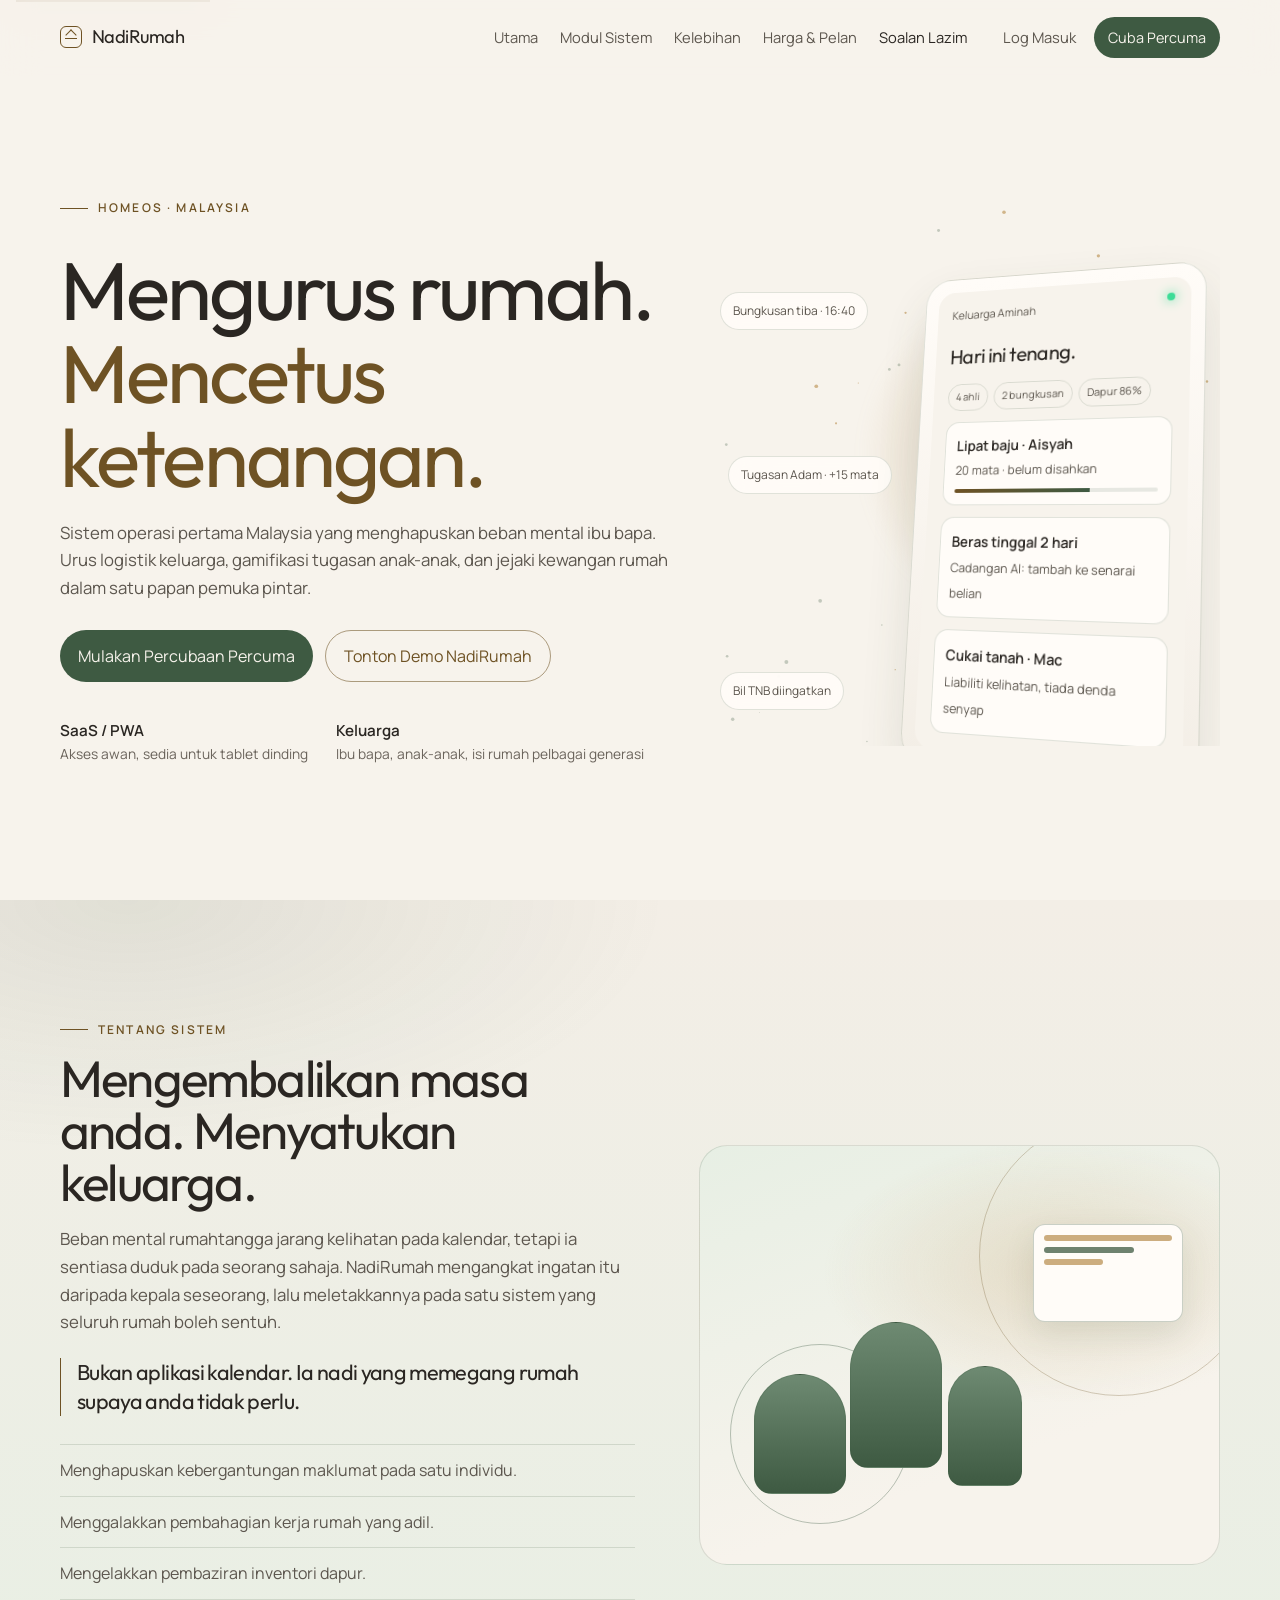
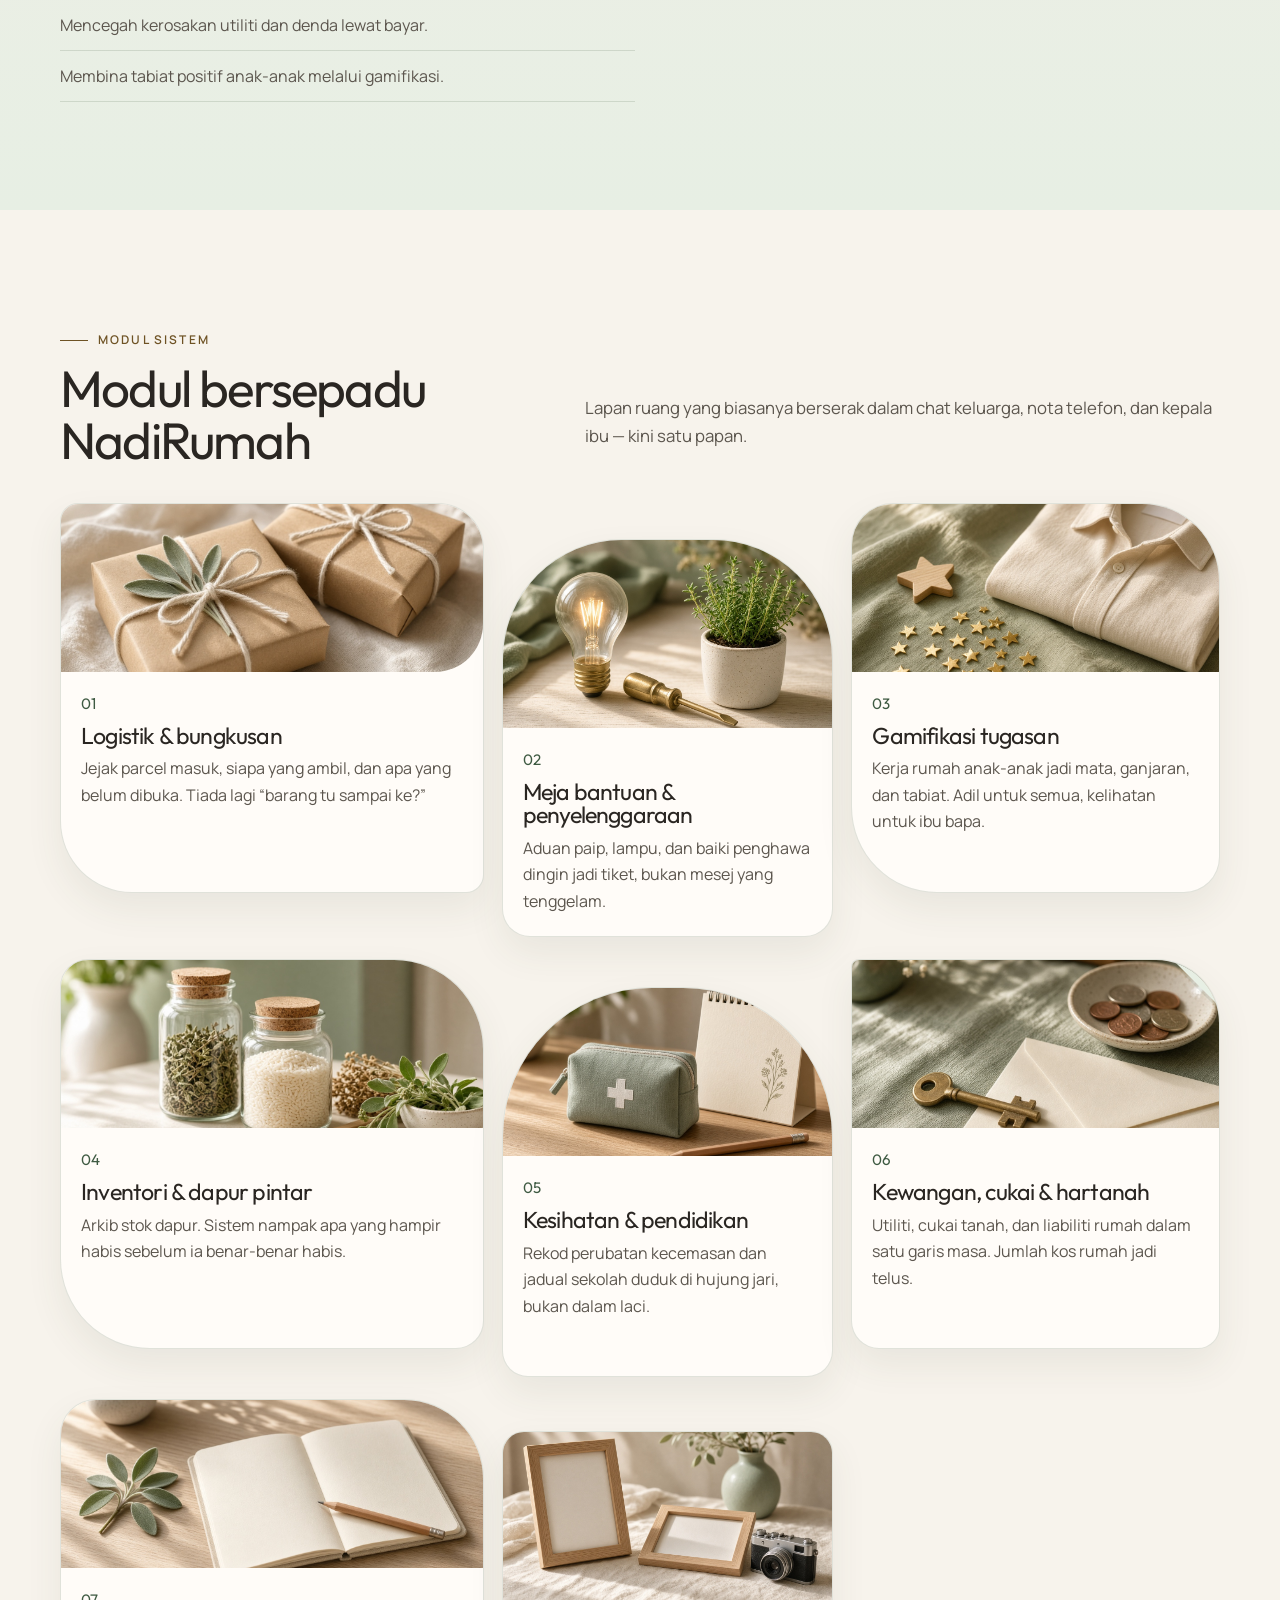
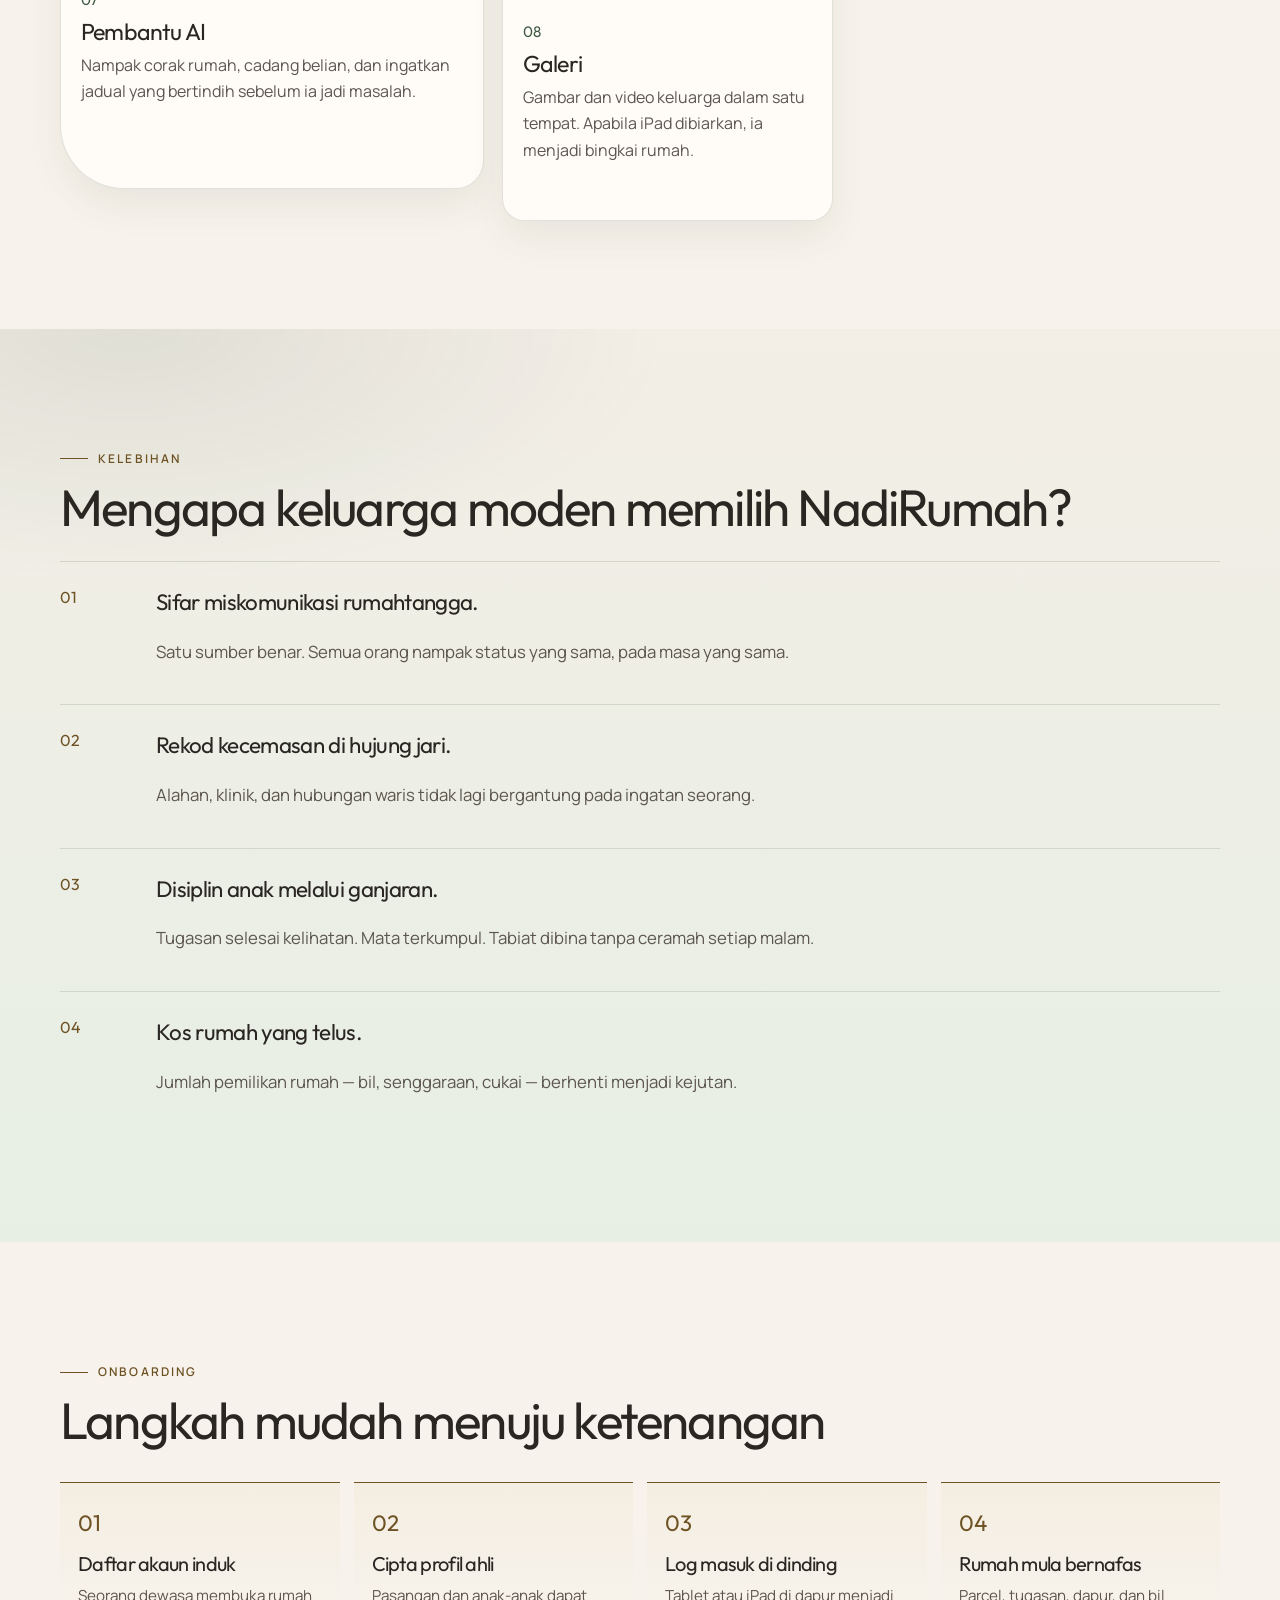
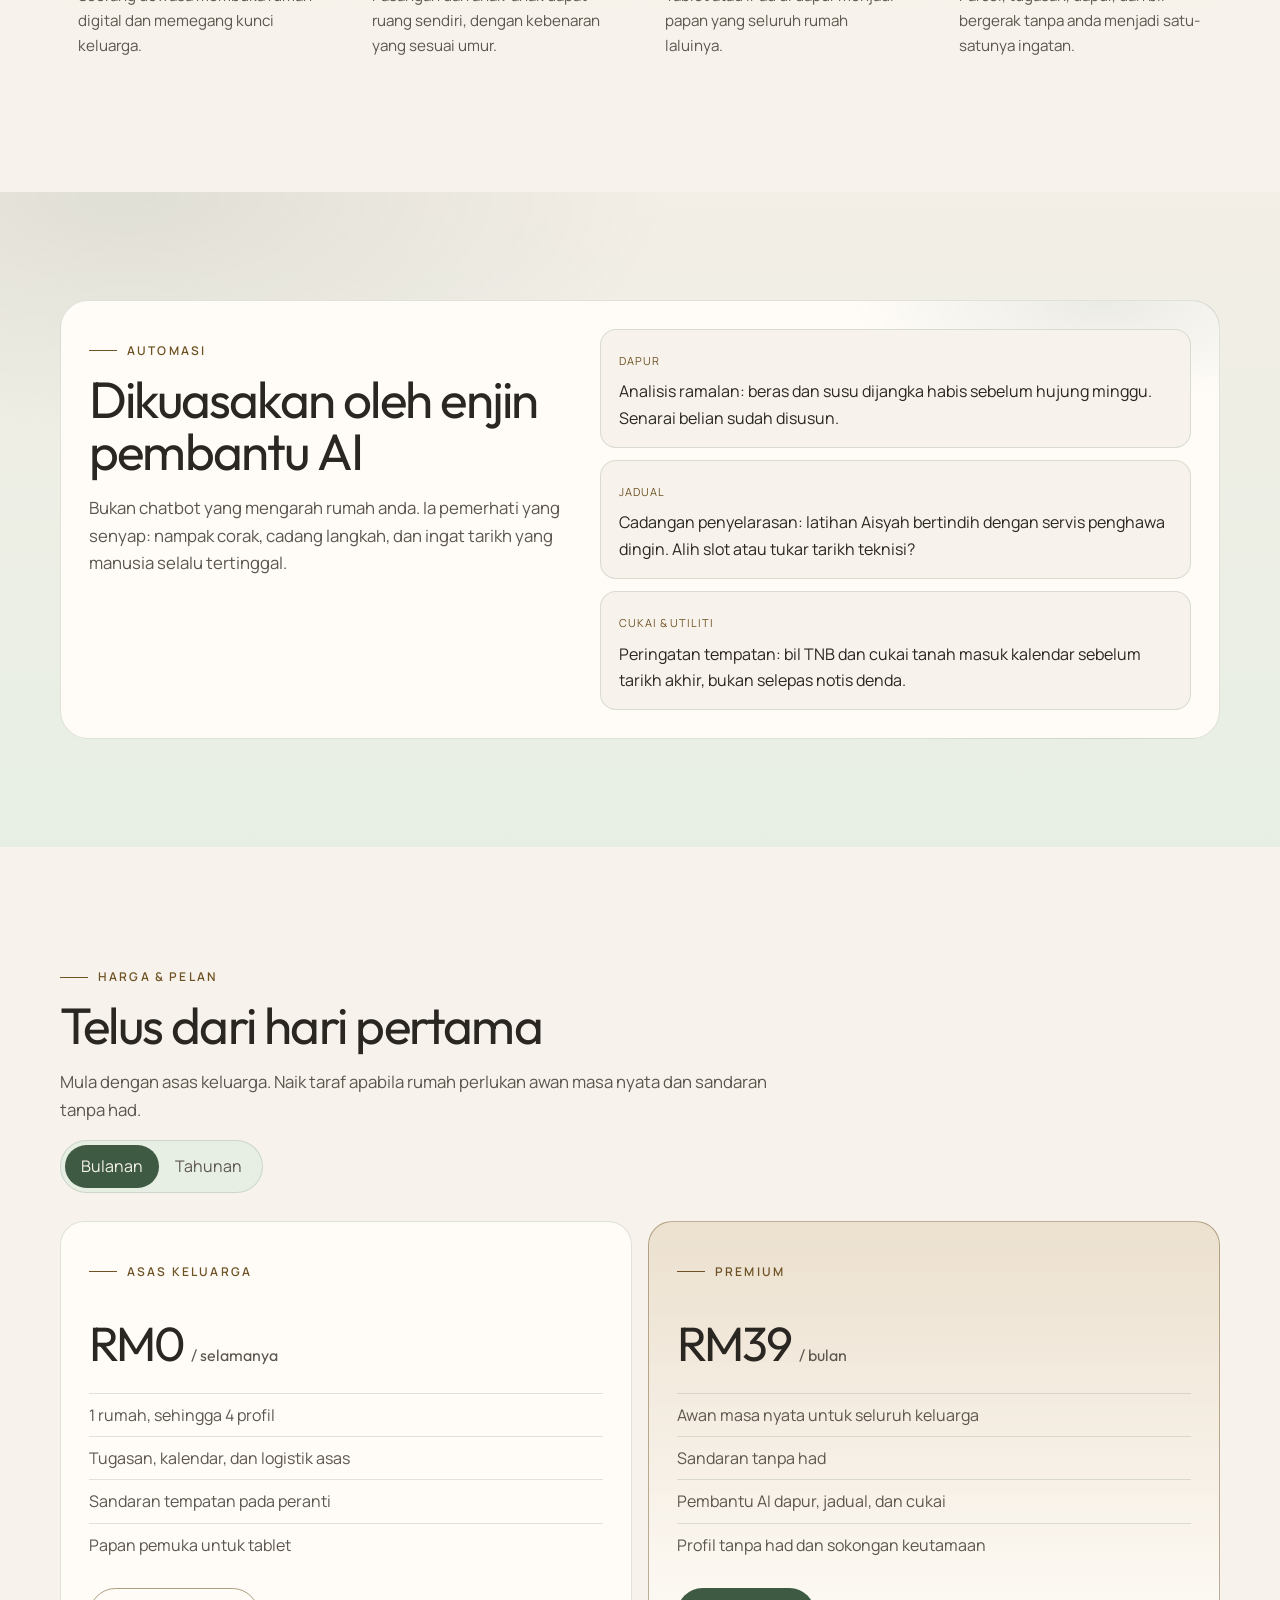
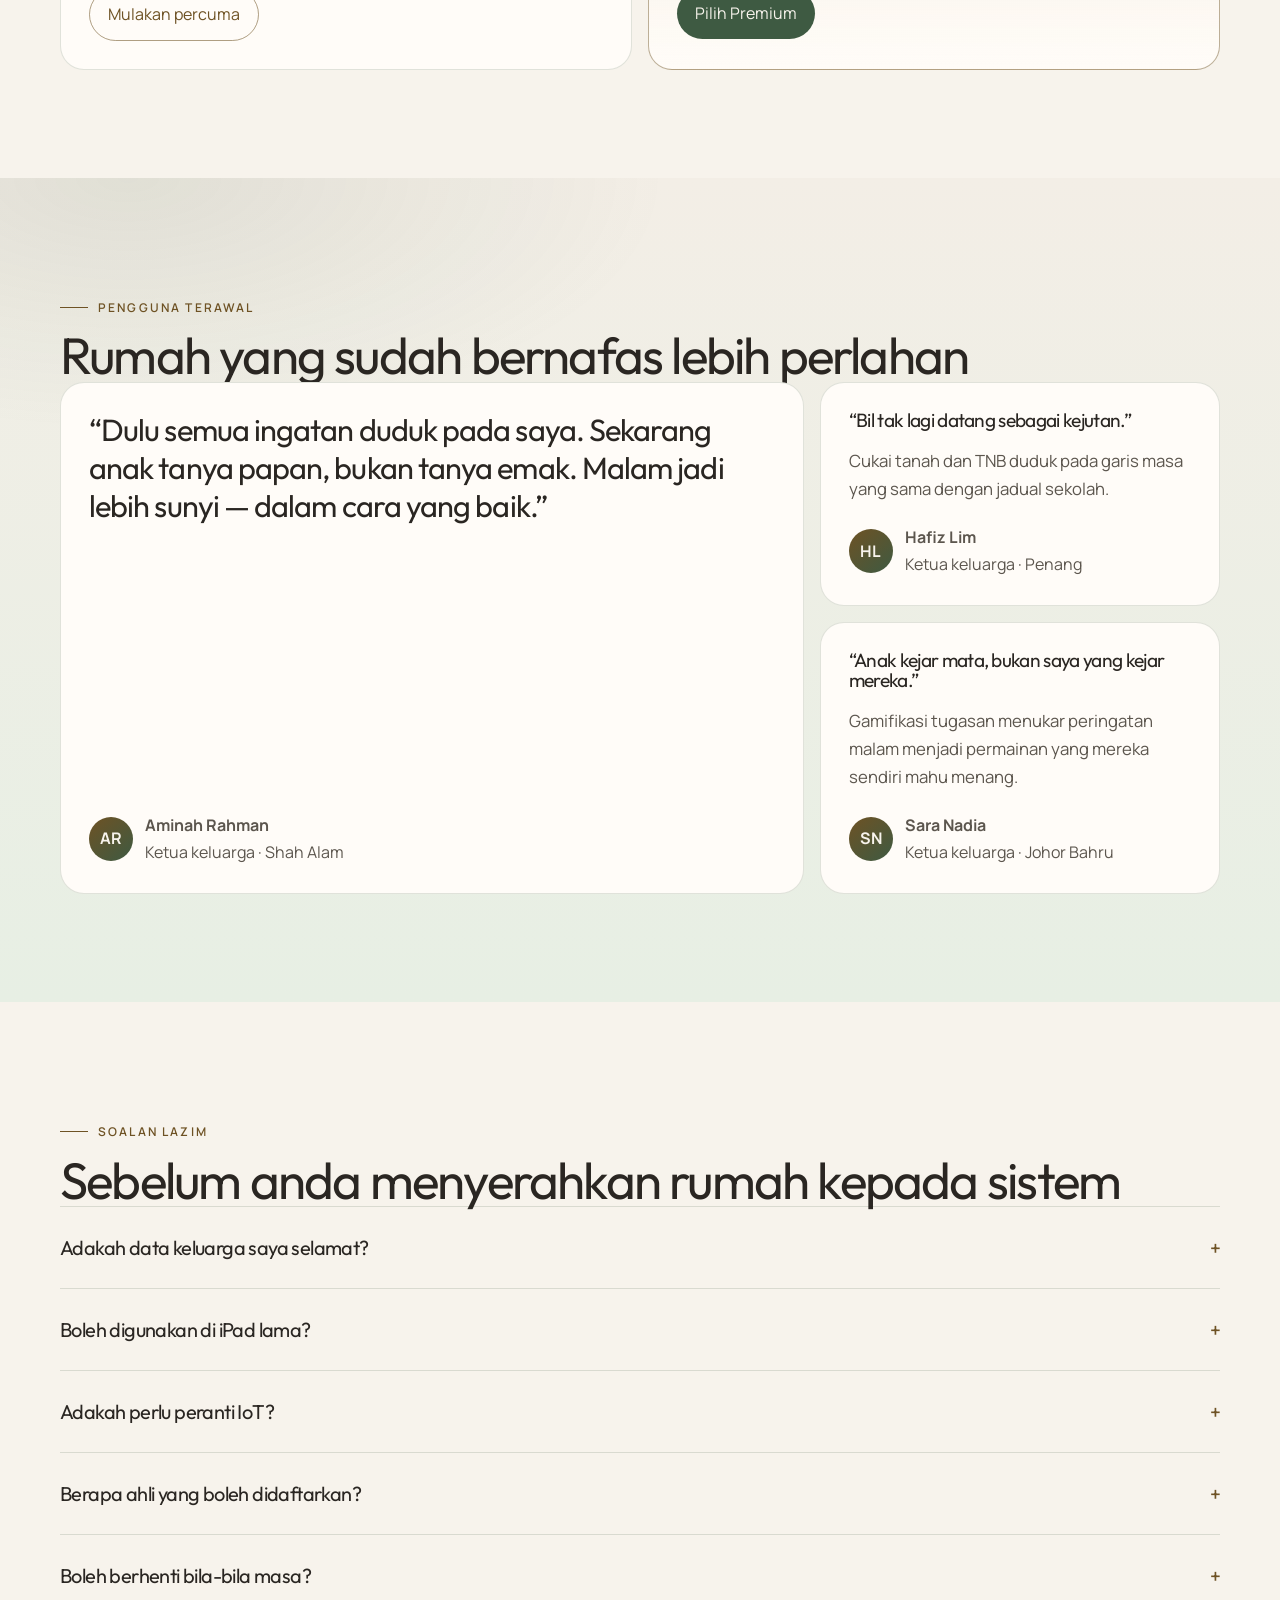
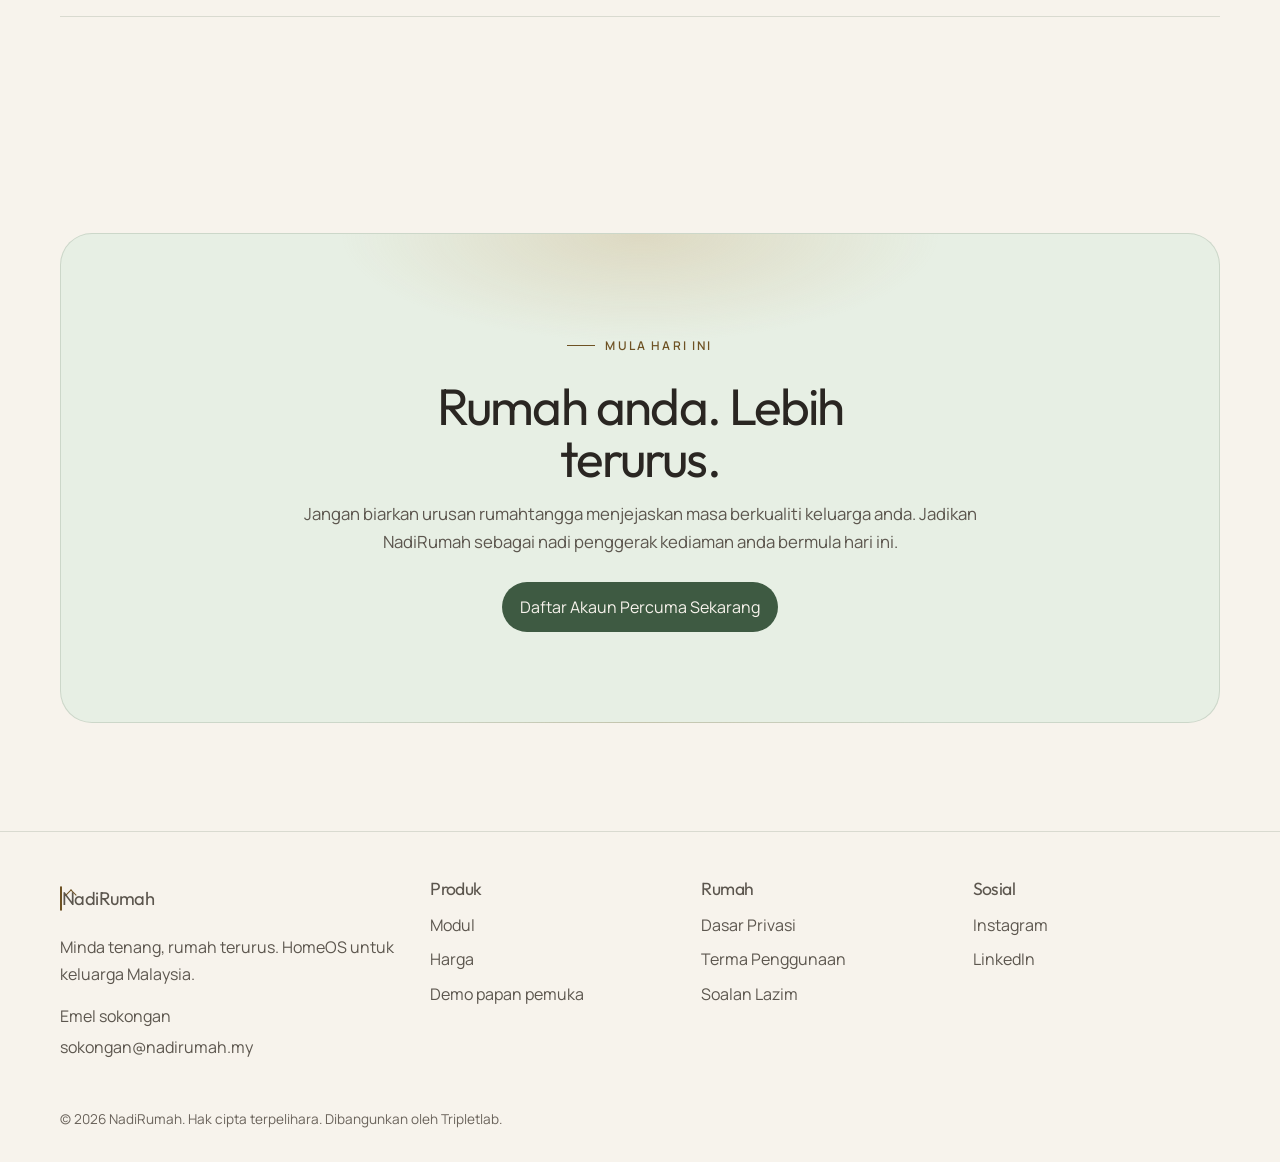
==== commit 76403b5b: "Tambah modul Pembantu AI dan Galeri pada laman utama. Laman utama kini memaparkan lapan modul, terma" ====
--- a/index.html
+++ b/index.html
@@ -122,7 +122,7 @@
             <p class="eyebrow">Modul sistem</p>
             <h2>Modul bersepadu NadiRumah</h2>
           </div>
-          <p class="lede">Enam ruang yang biasanya berserak dalam chat keluarga, nota telefon, dan kepala ibu — kini satu papan.</p>
+          <p class="lede">Lapan ruang yang biasanya berserak dalam chat keluarga, nota telefon, dan kepala ibu — kini satu papan.</p>
         </div>
         <div class="modules">
           <article class="module m-tag">
@@ -183,6 +183,26 @@
               <div class="idx">06</div>
               <h3>Kewangan, cukai &amp; hartanah</h3>
               <p>Utiliti, cukai tanah, dan liabiliti rumah dalam satu garis masa. Jumlah kos rumah jadi telus.</p>
+            </div>
+          </article>
+          <article class="module m-soft">
+            <figure class="module-art">
+              <img src="assets/img/modul-ai.jpg" alt="Buku nota linen, pensel, dan daun sage di atas meja">
+            </figure>
+            <div class="module-body">
+              <div class="idx">07</div>
+              <h3>Pembantu AI</h3>
+              <p>Nampak corak rumah, cadang belian, dan ingatkan jadual yang bertindih sebelum ia jadi masalah.</p>
+            </div>
+          </article>
+          <article class="module m-frame">
+            <figure class="module-art">
+              <img src="assets/img/modul-galeri.jpg" alt="Bingkai kayu kosong dan kamera di atas kain linen">
+            </figure>
+            <div class="module-body">
+              <div class="idx">08</div>
+              <h3>Galeri</h3>
+              <p>Gambar dan video keluarga dalam satu tempat. Apabila iPad dibiarkan, ia menjadi bingkai rumah.</p>
             </div>
           </article>
         </div>
--- a/assets/css/style.css
+++ b/assets/css/style.css
@@ -413,6 +413,8 @@
 .m-leaf { border-radius: 28px 90px 28px 90px; }
 .m-window { border-radius: 150px 150px 26px 26px; margin-top: 28px; }
 .m-fold { border-radius: 8px 64px 22px 28px; }
+.m-soft { border-radius: 36px 80px 28px 64px; }
+.m-frame { border-radius: 22px; margin-top: 32px; }
 .m-fold::after {
   content: "";
   position: absolute;
@@ -789,6 +791,9 @@
 .stage-leaf { border-radius: 28px 90px 28px 90px; }
 .stage-window { border-radius: 140px 140px 26px 26px; }
 .stage-fold { border-radius: 8px 64px 22px 28px; }
+.stage-soft { border-radius: 36px 80px 28px 64px; }
+.stage-frame { border-radius: 22px; }
+.gallery-actions { display: flex; flex-wrap: wrap; gap: 8px; padding-top: 14px; }
 @keyframes riseIn {
   from { opacity: 0; transform: translateY(18px); }
   to { opacity: 1; transform: none; }
@@ -897,18 +902,10 @@
   width: 8px; height: 8px; border-radius: 50%;
   background: var(--gold); right: 7px; top: 8px;
 }
-.gallery-head, .gallery-actions { position: relative; z-index: 1; }
-.gallery-head {
-  display: flex;
-  justify-content: space-between;
-  gap: 18px;
-  align-items: end;
-  margin: 8px 0 18px;
-}
-.gallery-actions { display: flex; flex-wrap: wrap; gap: 8px; }
 .gallery-grid {
   position: relative;
   z-index: 1;
+  margin-top: 14px;
   display: grid;
   grid-template-columns: repeat(auto-fill, minmax(180px, 1fr));
   gap: 14px;
@@ -974,7 +971,6 @@
   opacity: 0.75;
 }
 @media (max-width: 640px) {
-  .gallery-head { display: block; }
   .weather { left: 12px; bottom: 12px; }
 }
 
@@ -985,7 +981,7 @@
     grid-template-columns: 1fr;
   }
   .modules, .steps, .kpis { grid-template-columns: 1fr 1fr; }
-  .m-arch, .m-window { margin-top: 0; }
+  .m-arch, .m-window, .m-frame { margin-top: 0; }
   .stage { height: 460px; }
   .tablet { right: 0; transform: none; }
   .side { position: relative; height: auto; }
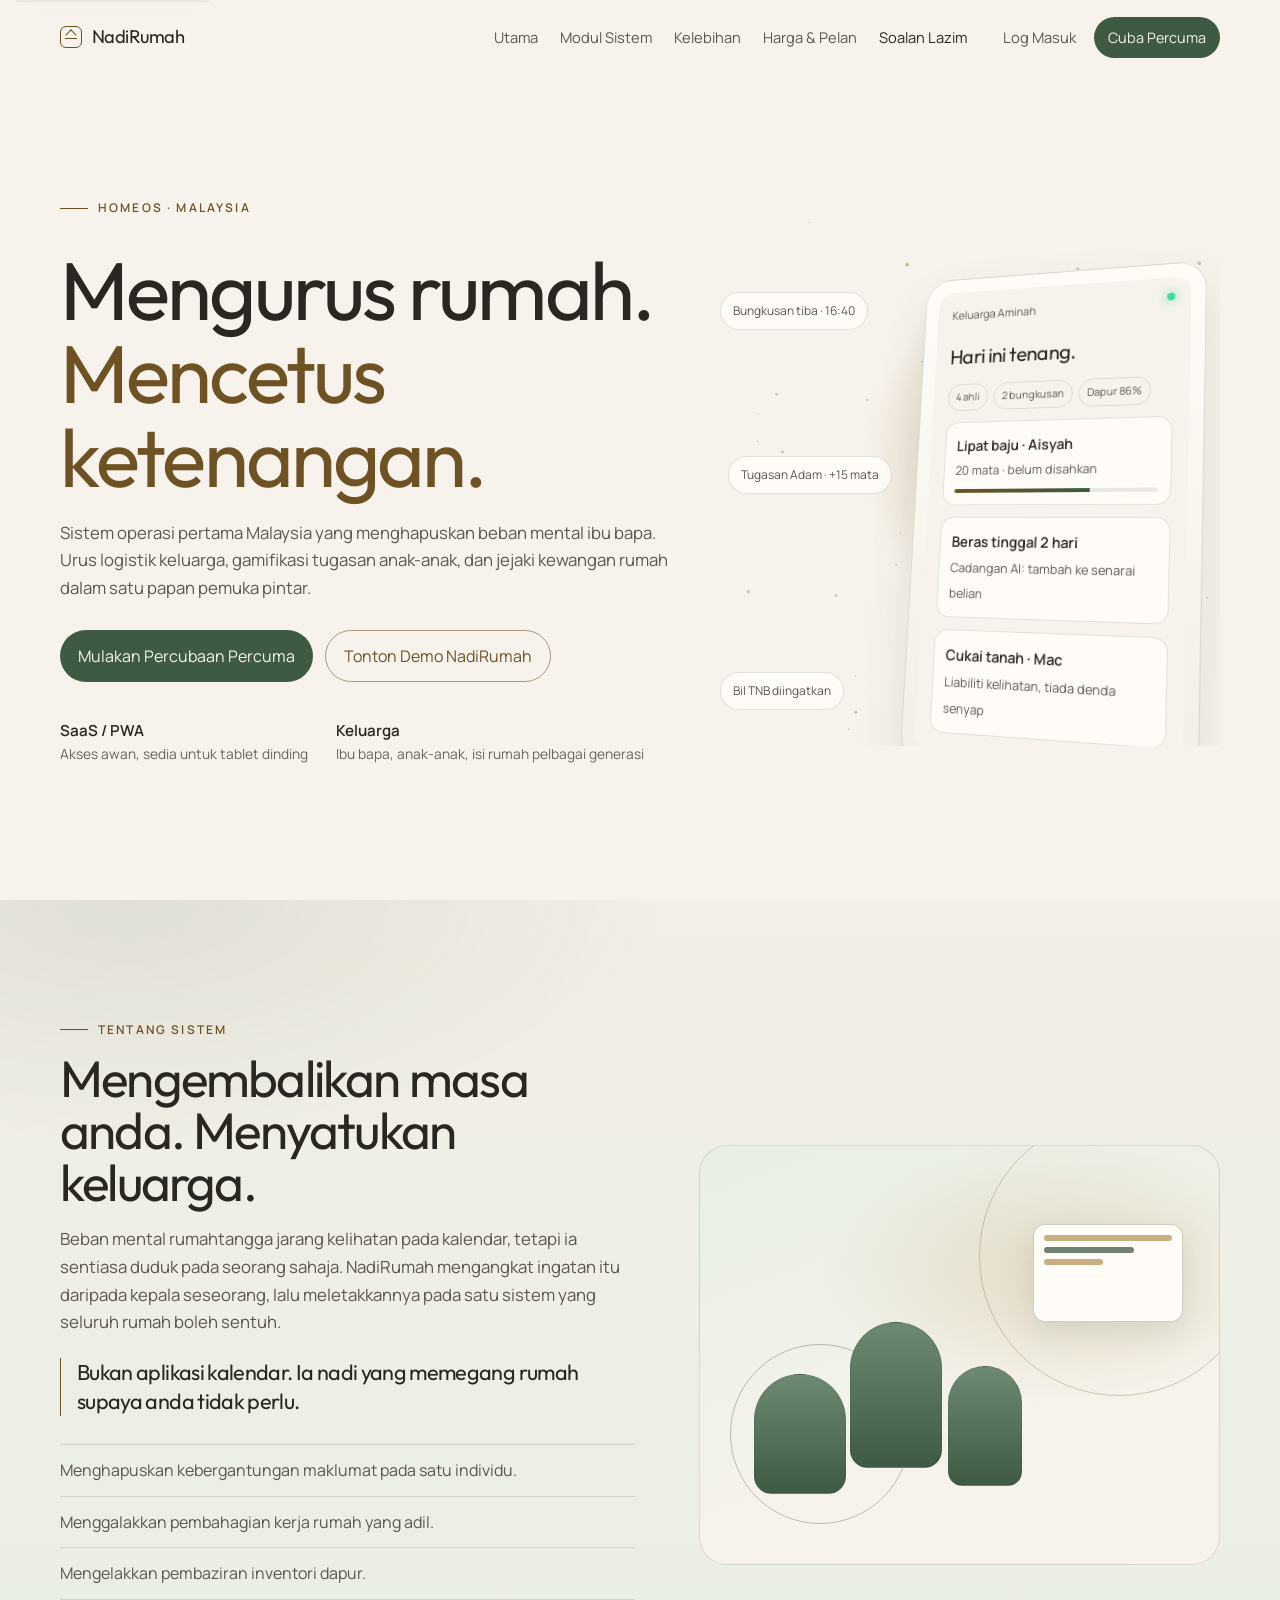
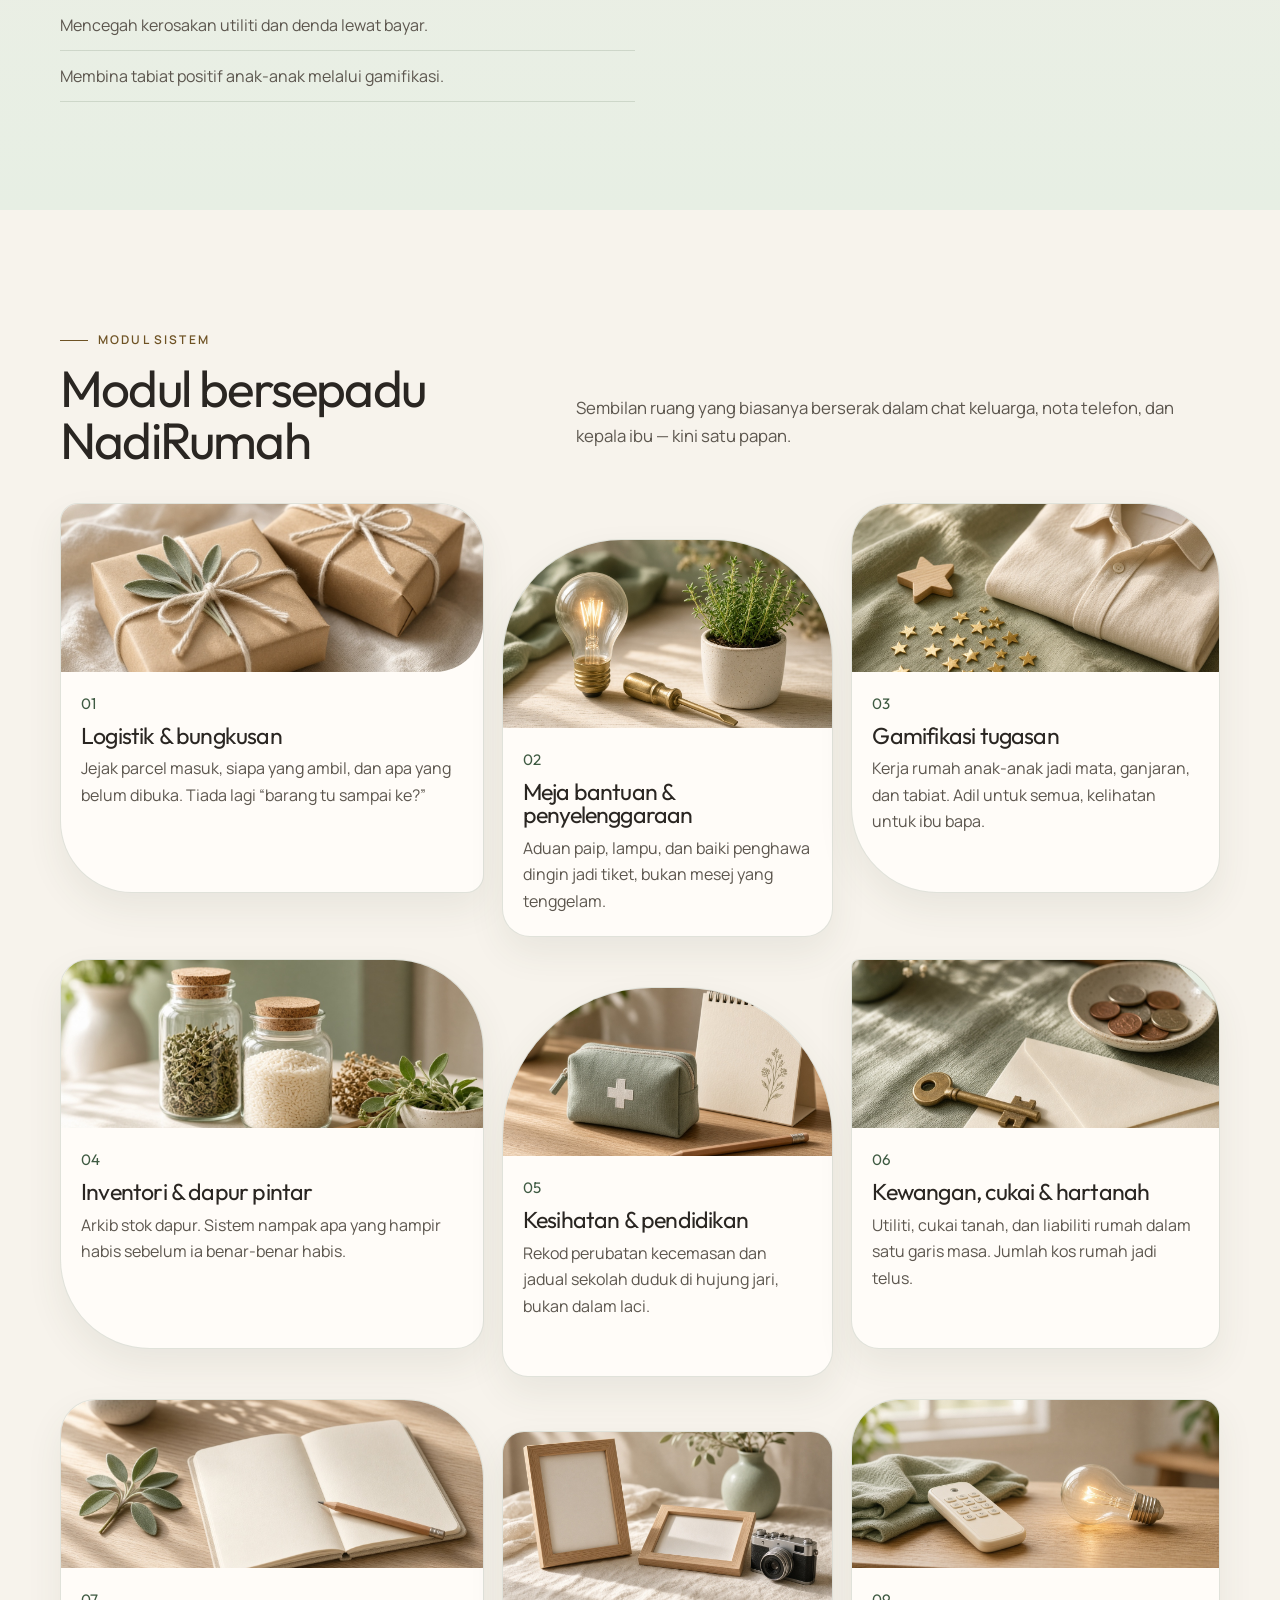
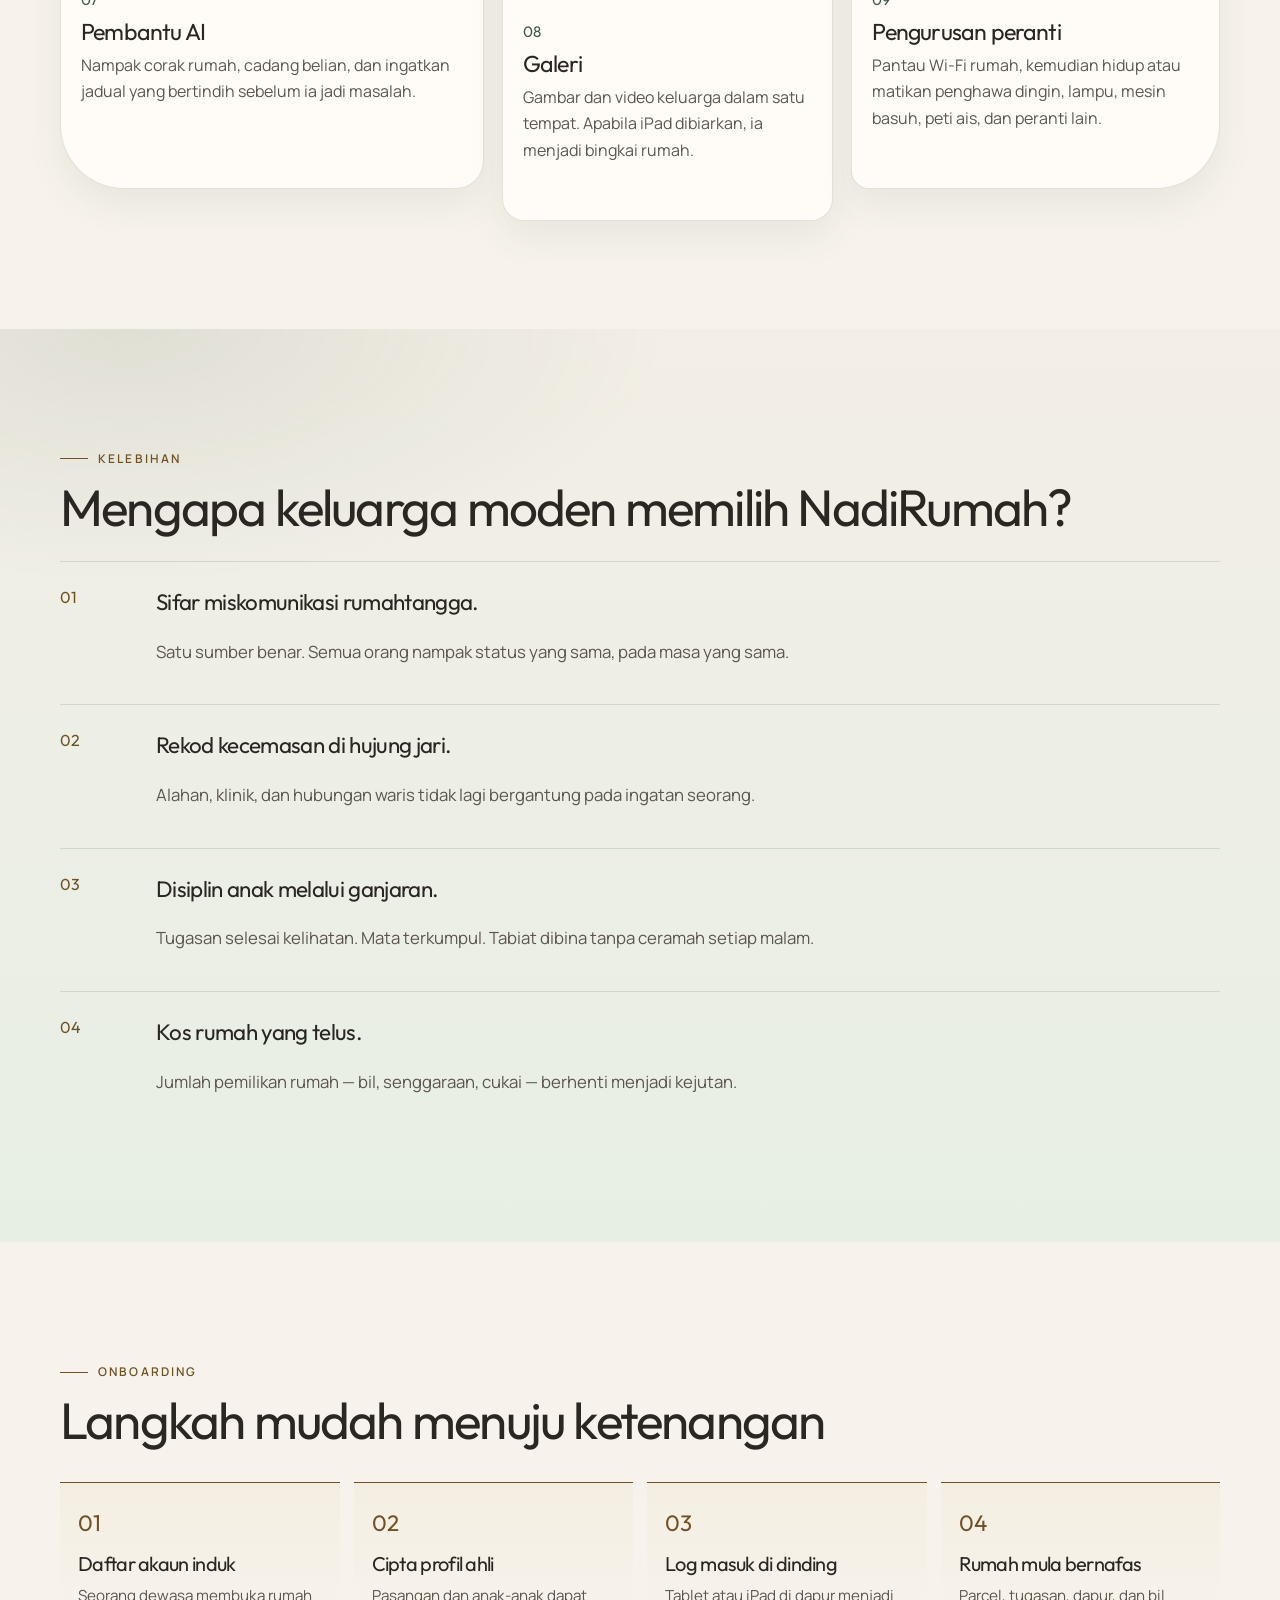
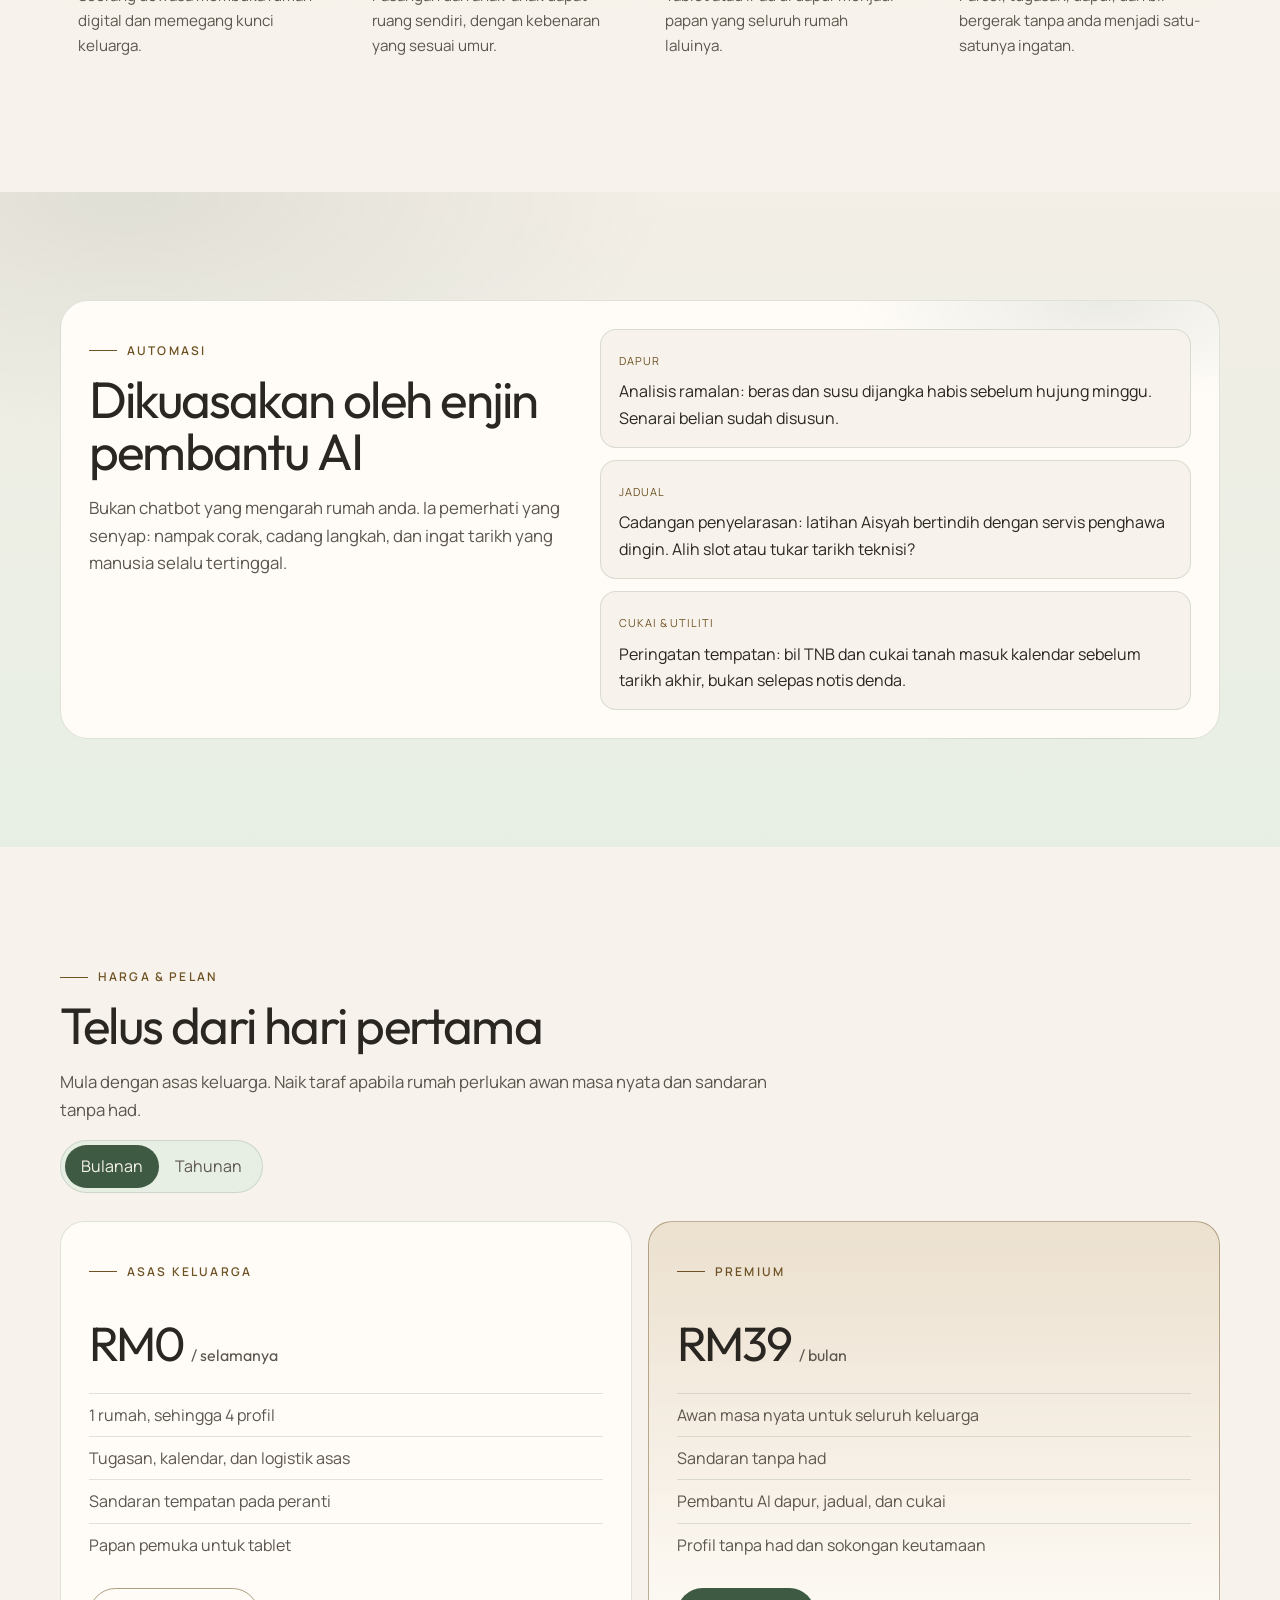
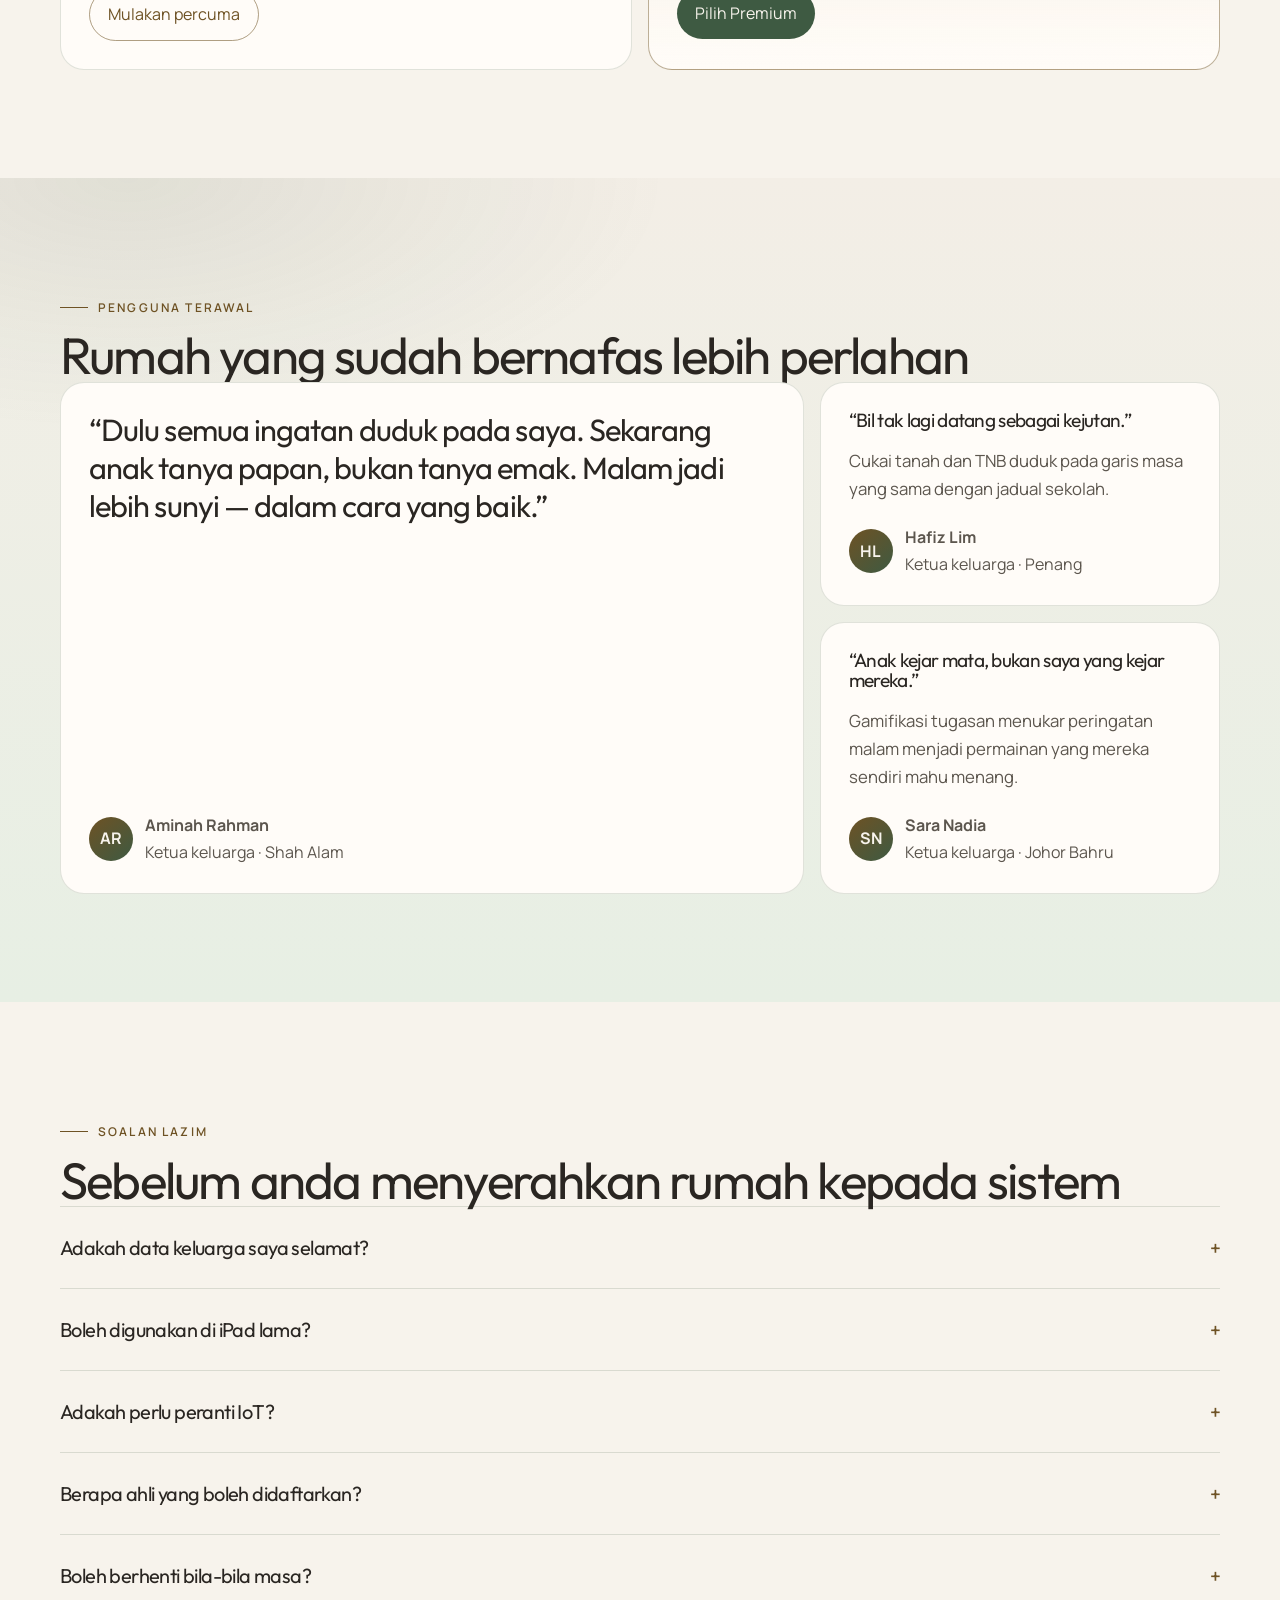
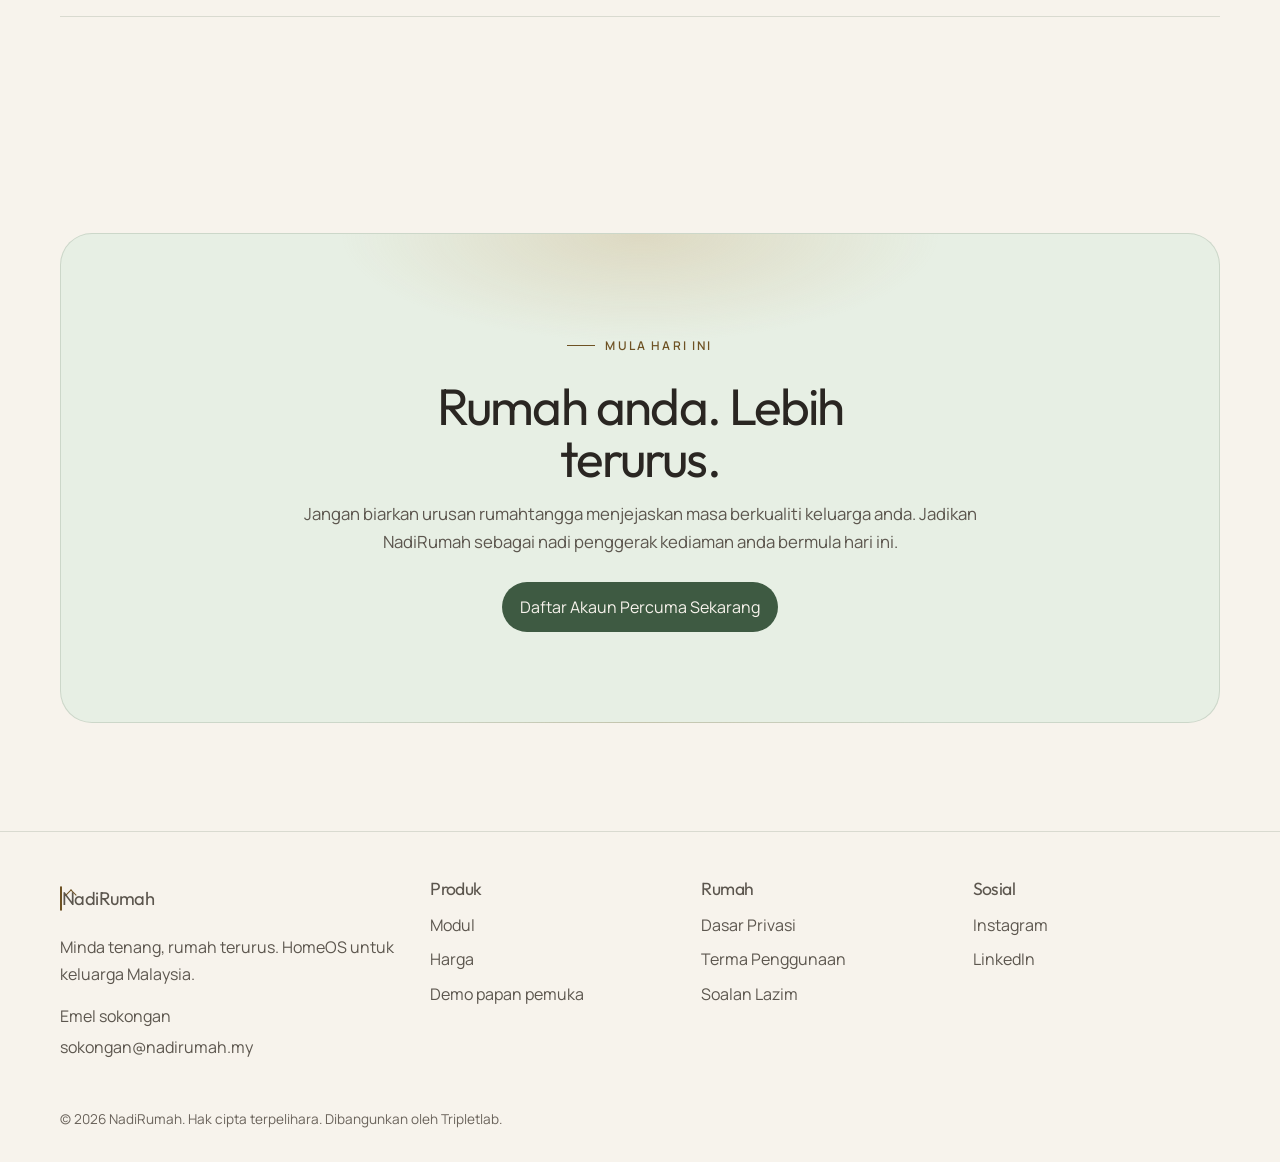
==== commit fdf24e3a: "Tambah modul pengurusan peranti pada laman utama dan papan pemuka. Admin boleh memantau Wi-Fi rumah " ====
--- a/index.html
+++ b/index.html
@@ -122,7 +122,7 @@
             <p class="eyebrow">Modul sistem</p>
             <h2>Modul bersepadu NadiRumah</h2>
           </div>
-          <p class="lede">Lapan ruang yang biasanya berserak dalam chat keluarga, nota telefon, dan kepala ibu — kini satu papan.</p>
+          <p class="lede">Sembilan ruang yang biasanya berserak dalam chat keluarga, nota telefon, dan kepala ibu — kini satu papan.</p>
         </div>
         <div class="modules">
           <article class="module m-tag">
@@ -203,6 +203,16 @@
               <div class="idx">08</div>
               <h3>Galeri</h3>
               <p>Gambar dan video keluarga dalam satu tempat. Apabila iPad dibiarkan, ia menjadi bingkai rumah.</p>
+            </div>
+          </article>
+          <article class="module m-device">
+            <figure class="module-art">
+              <img src="assets/img/modul-peranti.jpg" alt="Alat kawalan penghawa dingin dan mentol di atas meja kayu">
+            </figure>
+            <div class="module-body">
+              <div class="idx">09</div>
+              <h3>Pengurusan peranti</h3>
+              <p>Pantau Wi-Fi rumah, kemudian hidup atau matikan penghawa dingin, lampu, mesin basuh, peti ais, dan peranti lain.</p>
             </div>
           </article>
         </div>
--- a/assets/css/style.css
+++ b/assets/css/style.css
@@ -415,6 +415,7 @@
 .m-fold { border-radius: 8px 64px 22px 28px; }
 .m-soft { border-radius: 36px 80px 28px 64px; }
 .m-frame { border-radius: 22px; margin-top: 32px; }
+.m-device { border-radius: 48px 18px 64px 18px; }
 .m-fold::after {
   content: "";
   position: absolute;
@@ -793,7 +794,42 @@
 .stage-fold { border-radius: 8px 64px 22px 28px; }
 .stage-soft { border-radius: 36px 80px 28px 64px; }
 .stage-frame { border-radius: 22px; }
+.stage-device { border-radius: 48px 18px 64px 18px; }
 .gallery-actions { display: flex; flex-wrap: wrap; gap: 8px; padding-top: 14px; }
+#device-list { margin-top: 14px; }
+.device-row {
+  display: flex;
+  justify-content: space-between;
+  align-items: center;
+  gap: 12px;
+  padding: 12px 0;
+  border-top: 1px solid var(--line);
+}
+.device-row:first-child { border-top: 0; padding-top: 0; }
+.device-row b { display: block; font-weight: 600; }
+.device-row span { color: var(--grey); font-size: 0.85rem; }
+.switch {
+  width: 48px;
+  height: 28px;
+  border-radius: 999px;
+  border: 1px solid var(--line);
+  background: #e7e2d8;
+  position: relative;
+  flex: none;
+  padding: 0;
+}
+.switch[aria-pressed="true"] { background: var(--blue); border-color: transparent; }
+.switch i {
+  position: absolute;
+  width: 22px;
+  height: 22px;
+  border-radius: 50%;
+  background: var(--paper);
+  top: 2px;
+  left: 2px;
+  transition: transform 0.2s ease;
+}
+.switch[aria-pressed="true"] i { transform: translateX(20px); }
 @keyframes riseIn {
   from { opacity: 0; transform: translateY(18px); }
   to { opacity: 1; transform: none; }
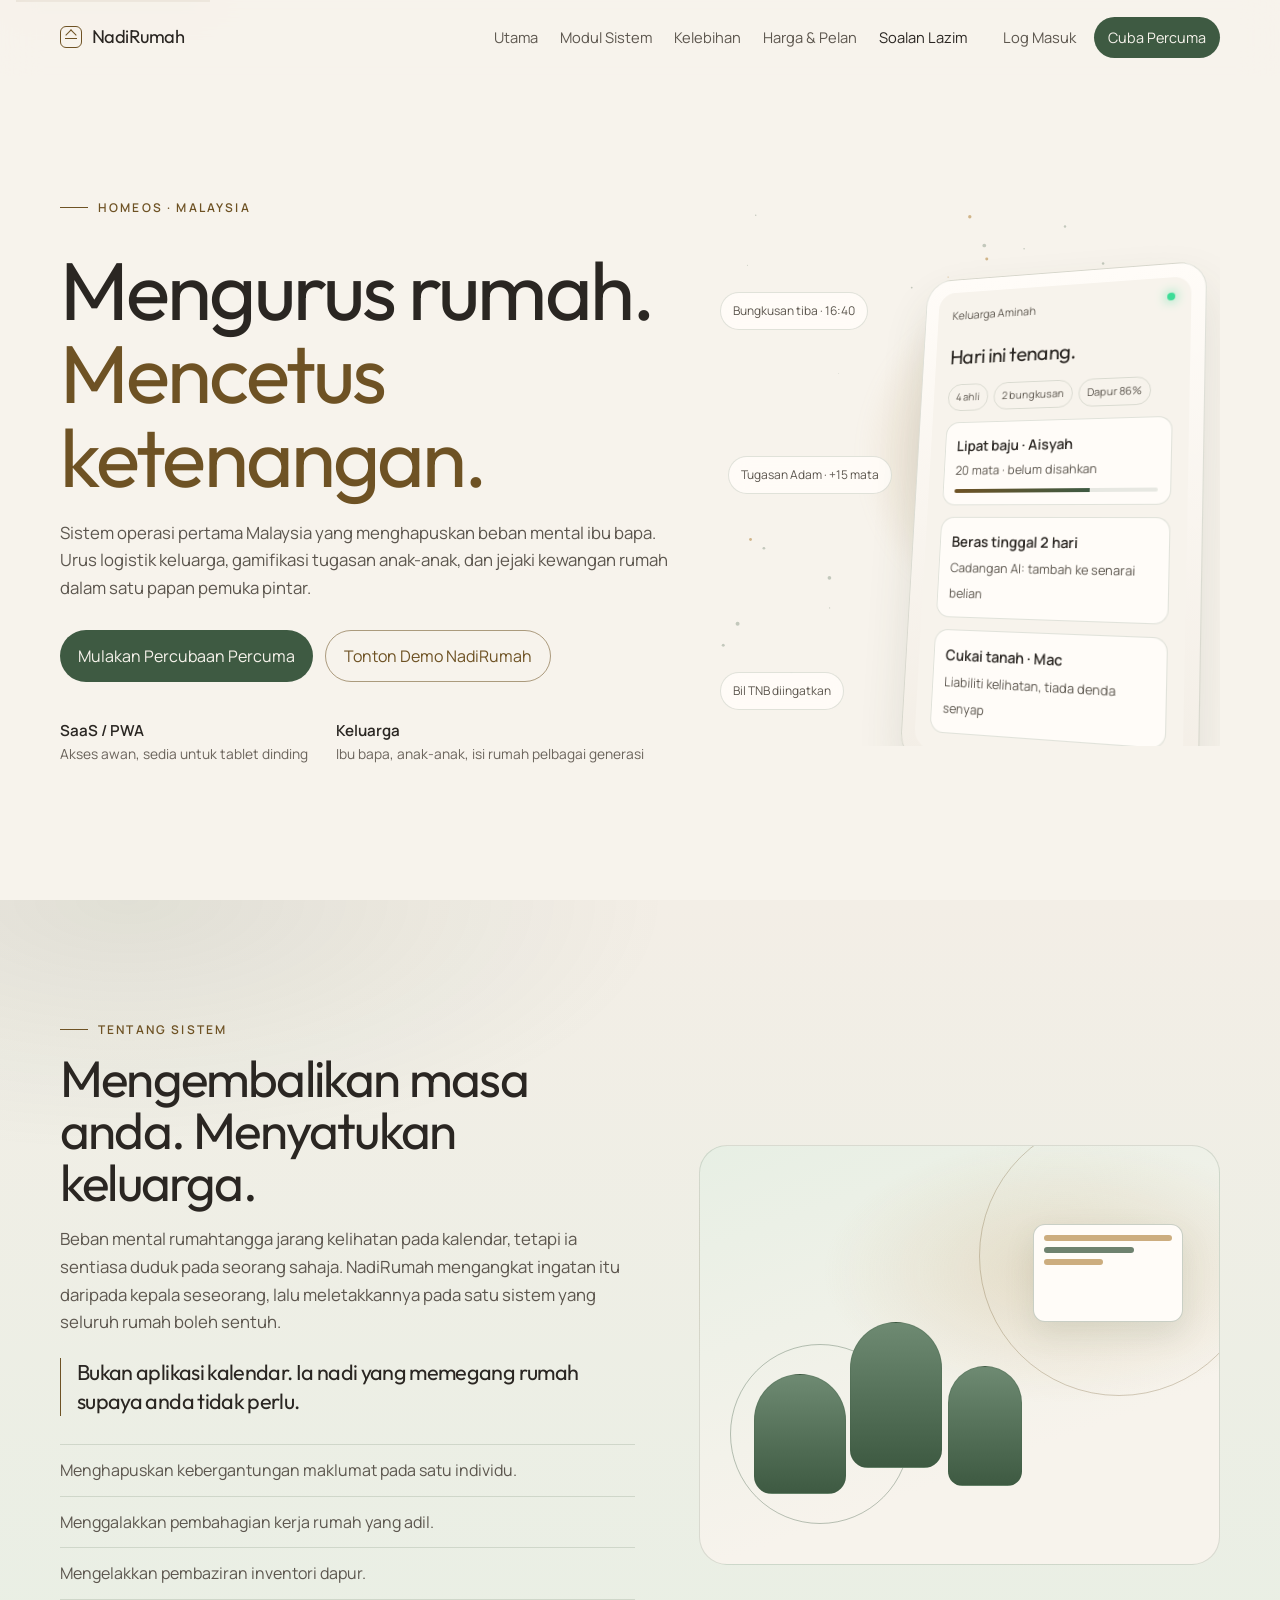
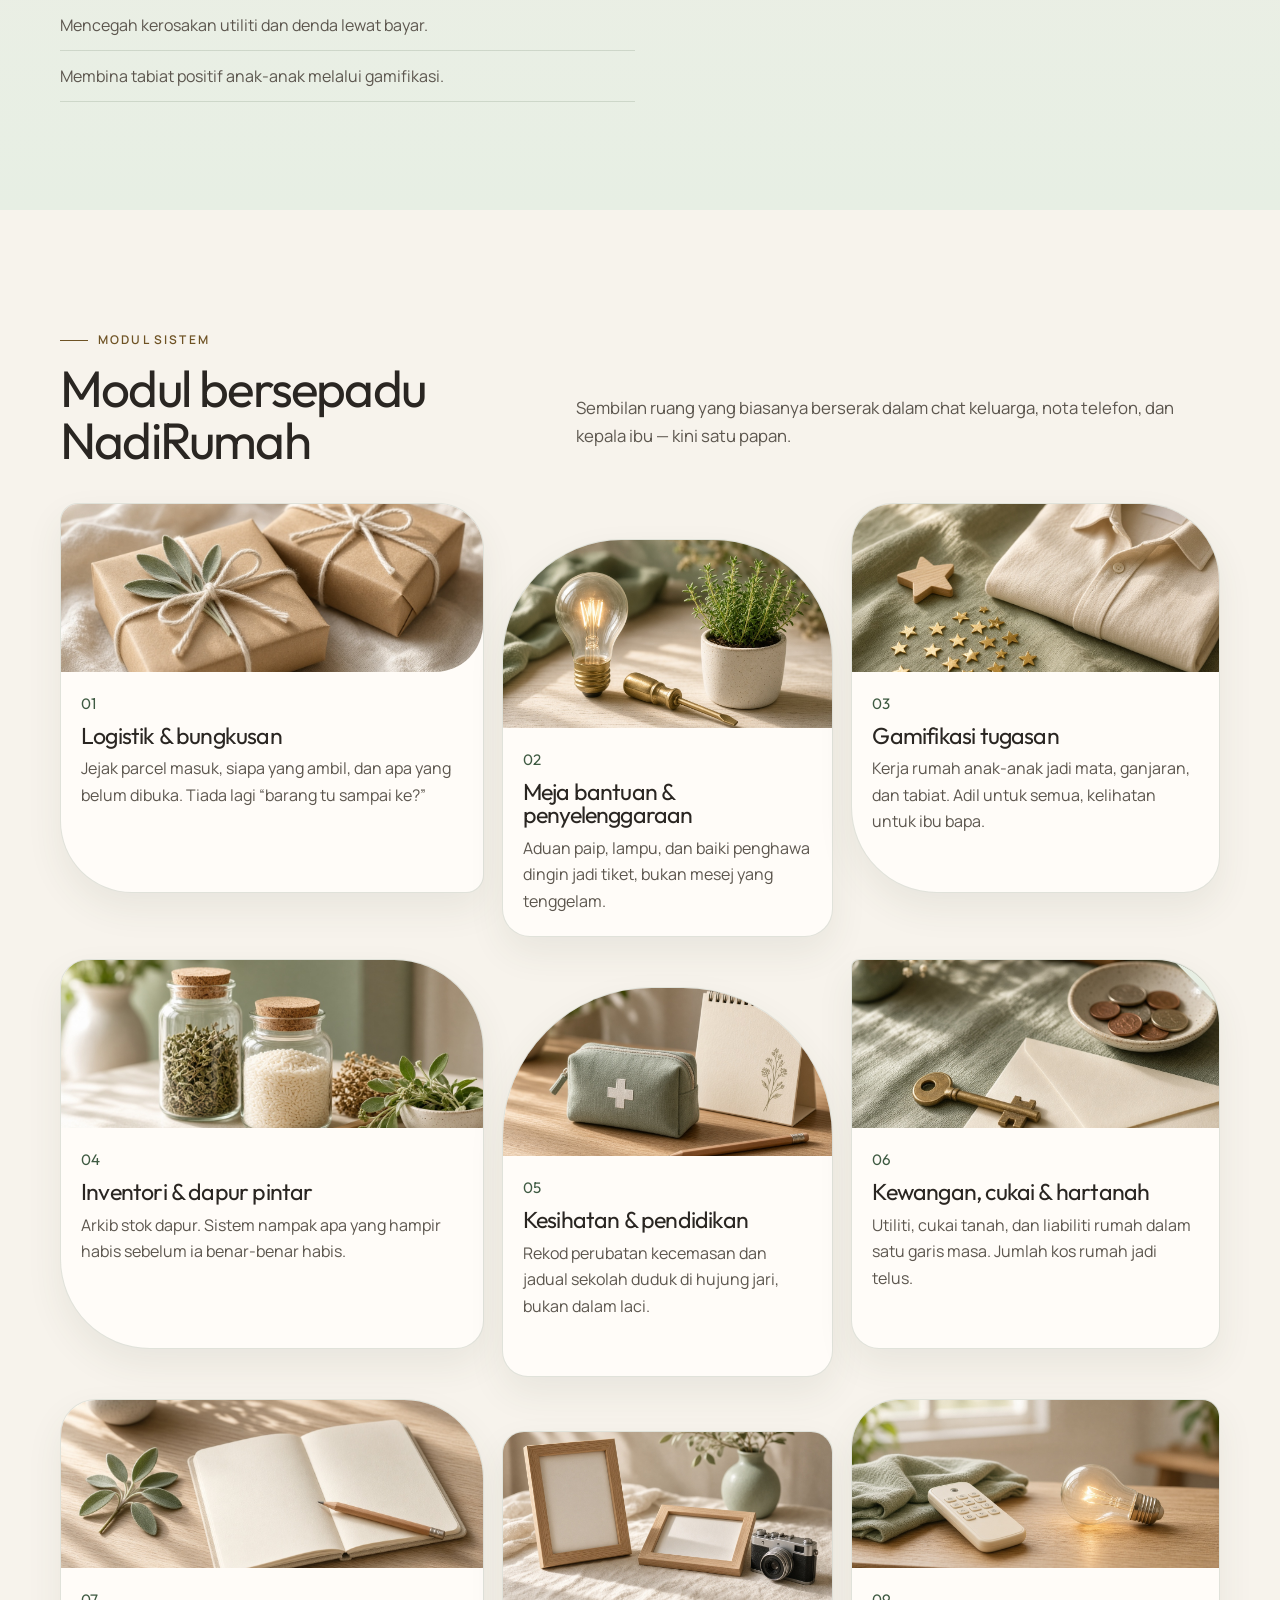
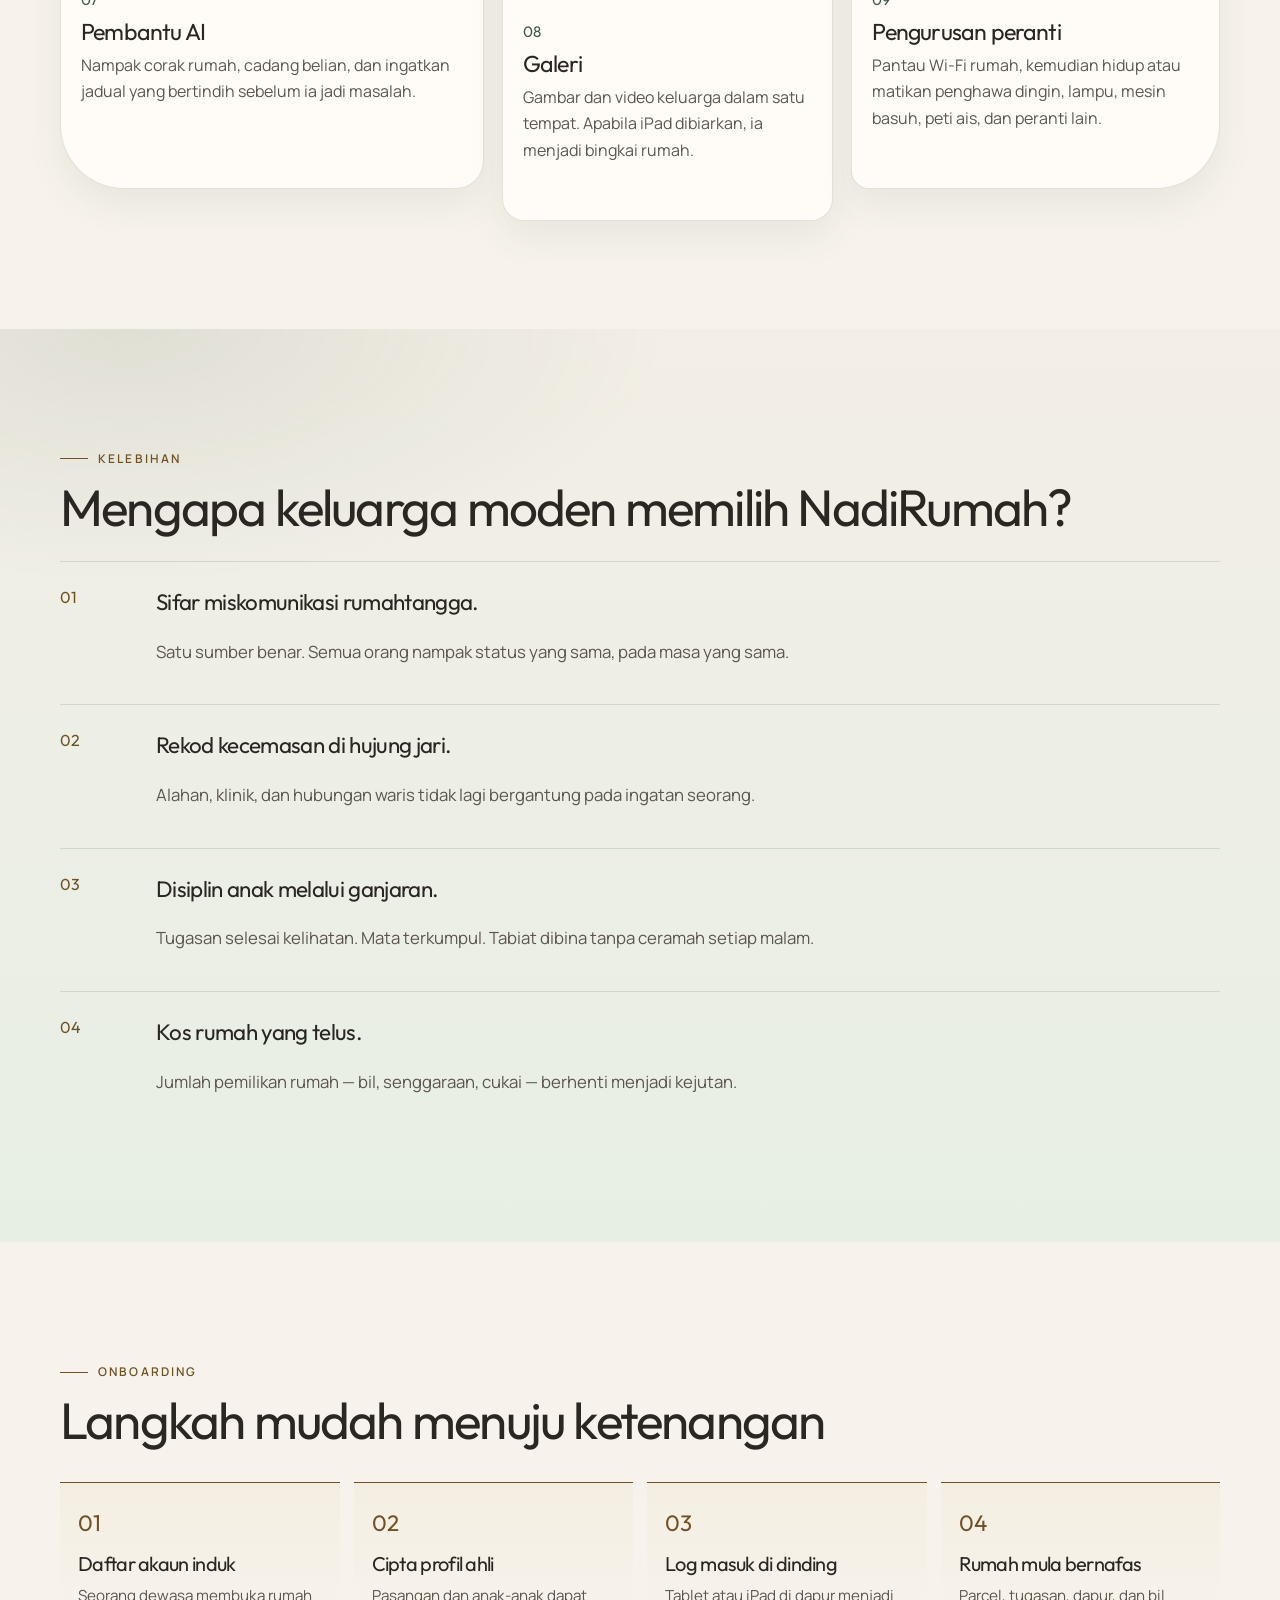
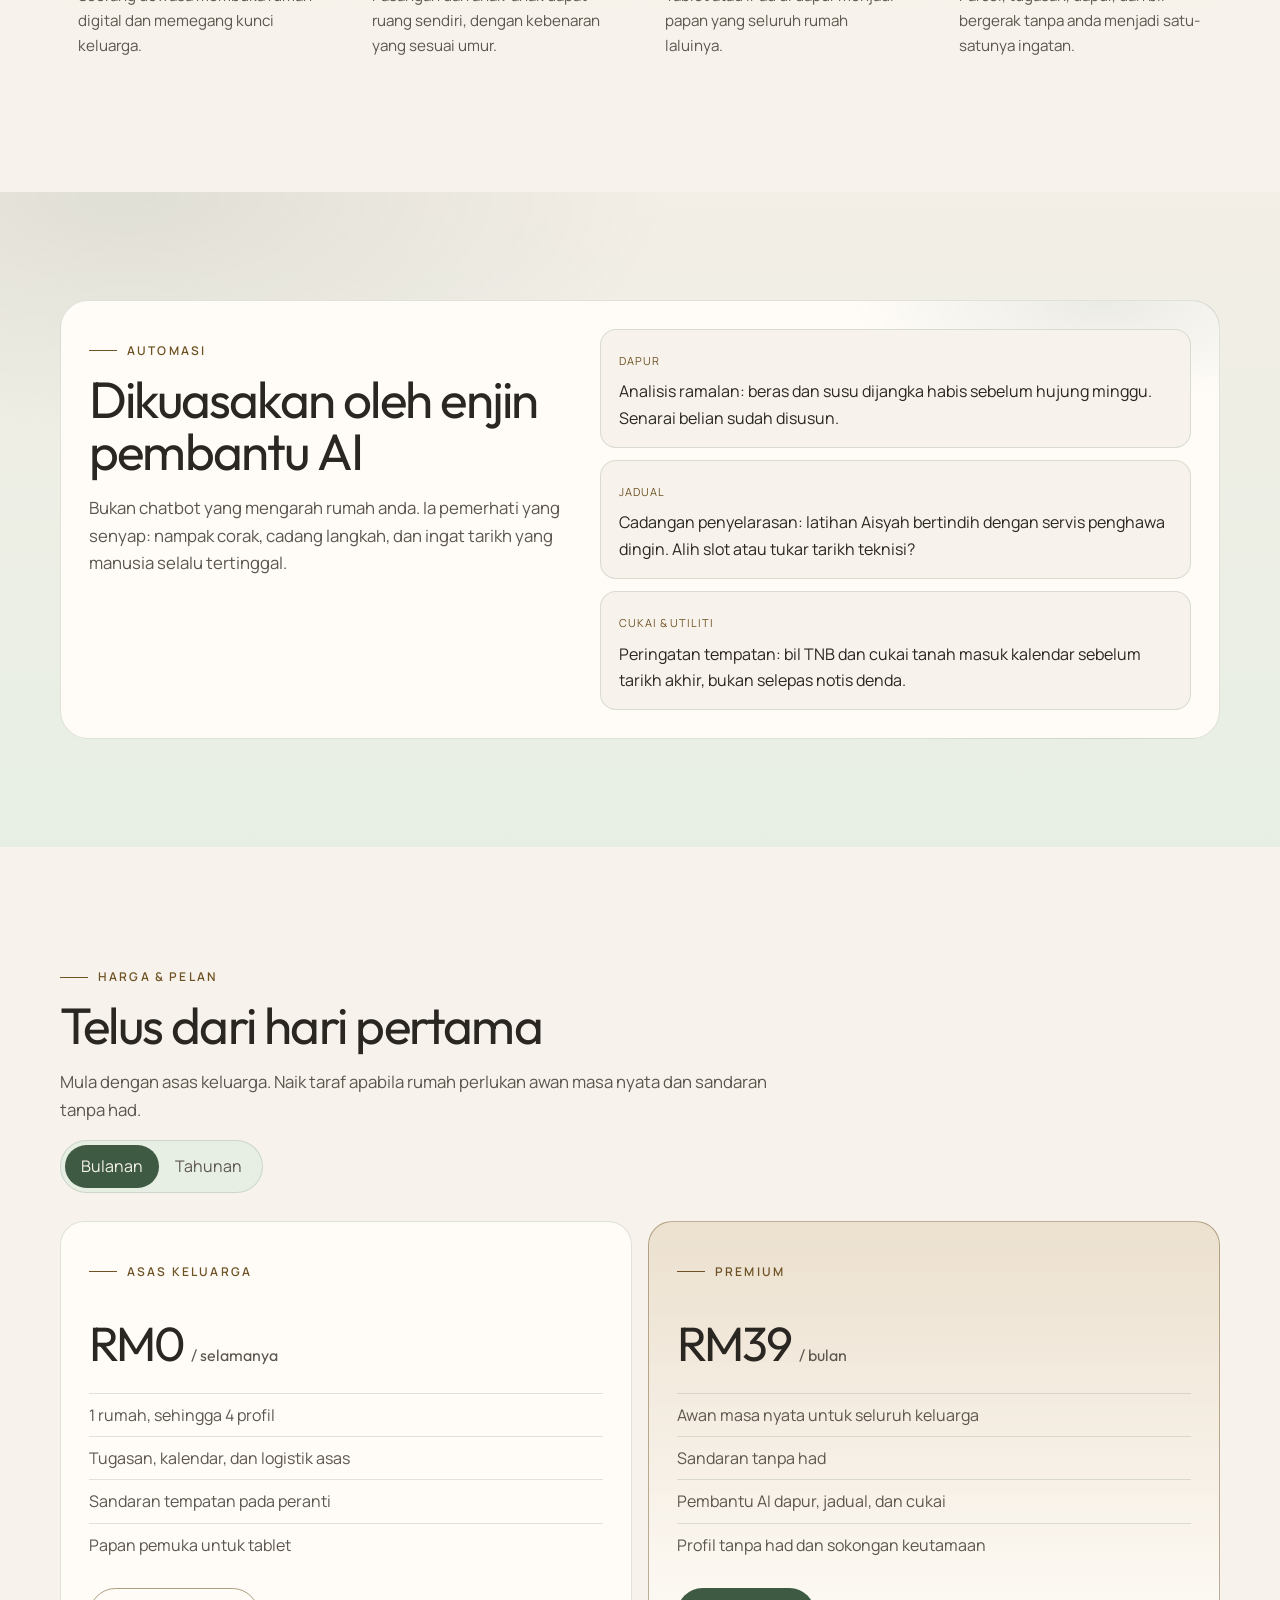
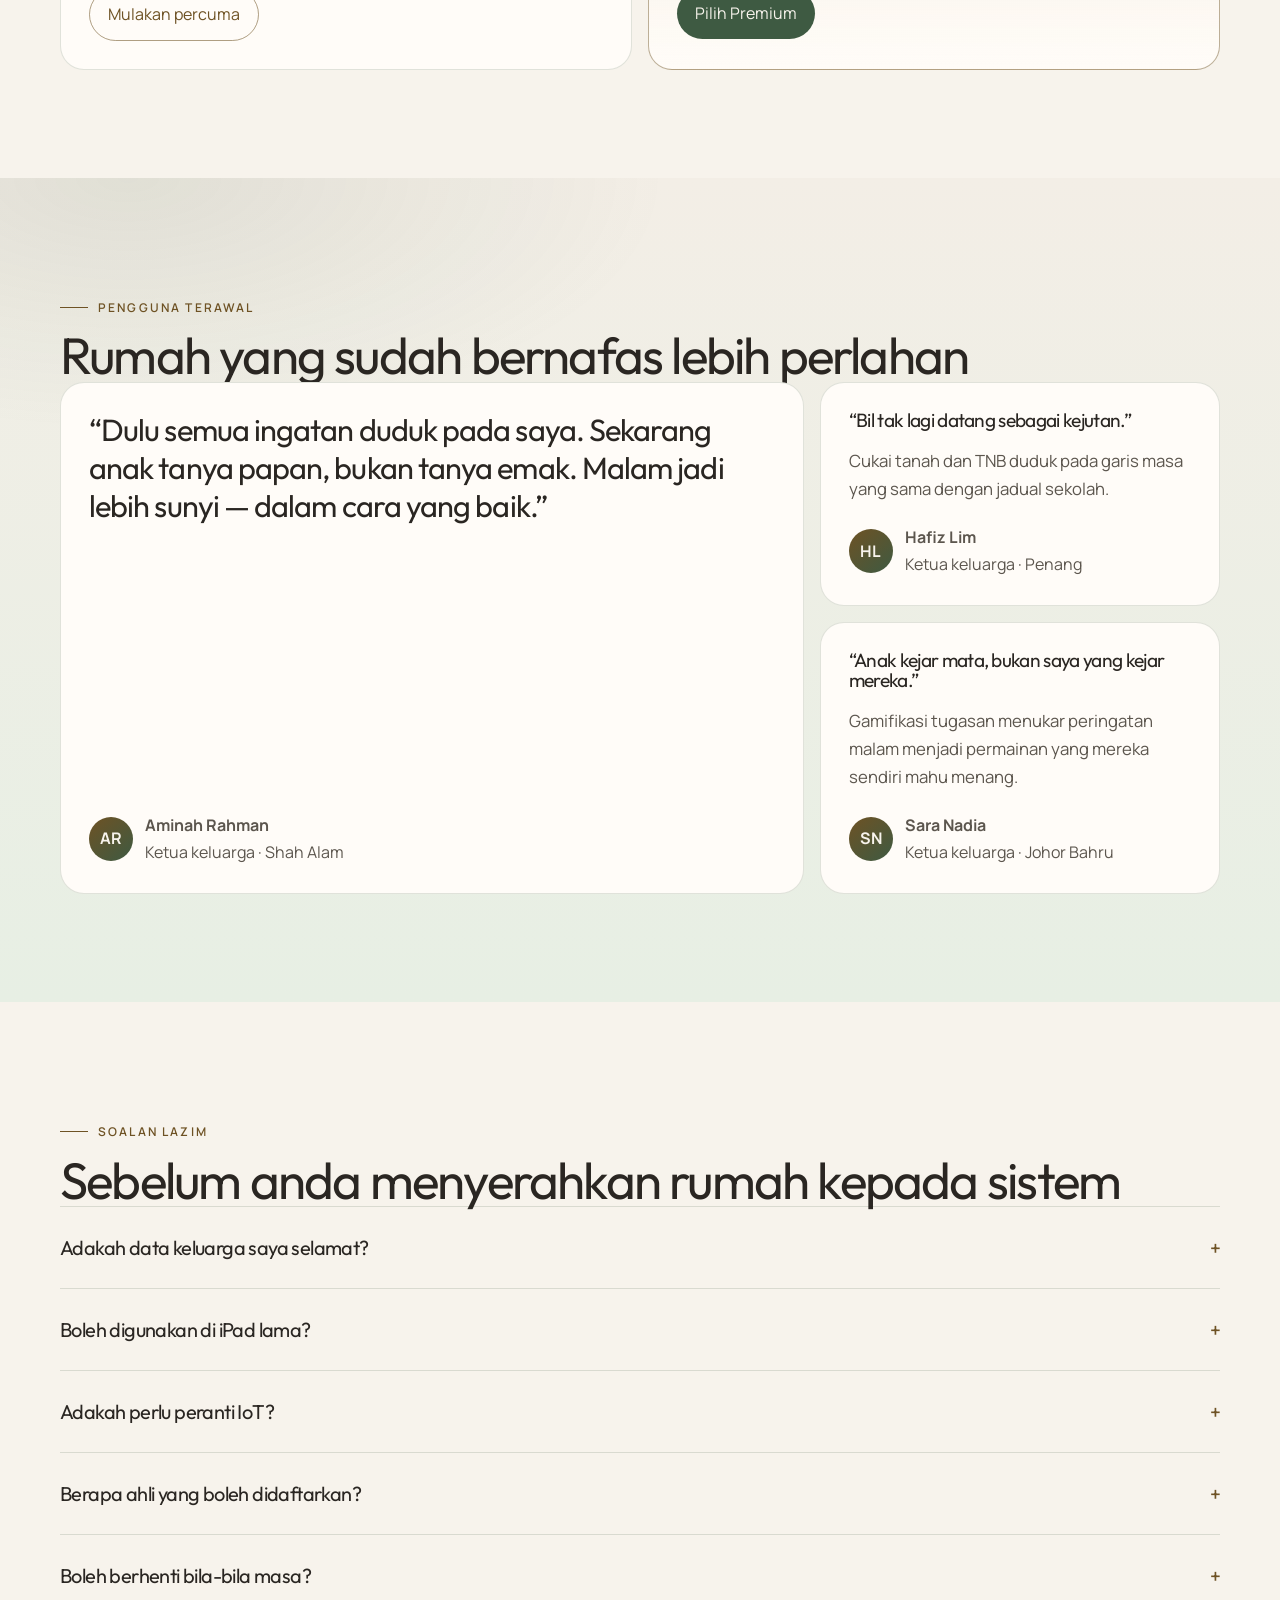
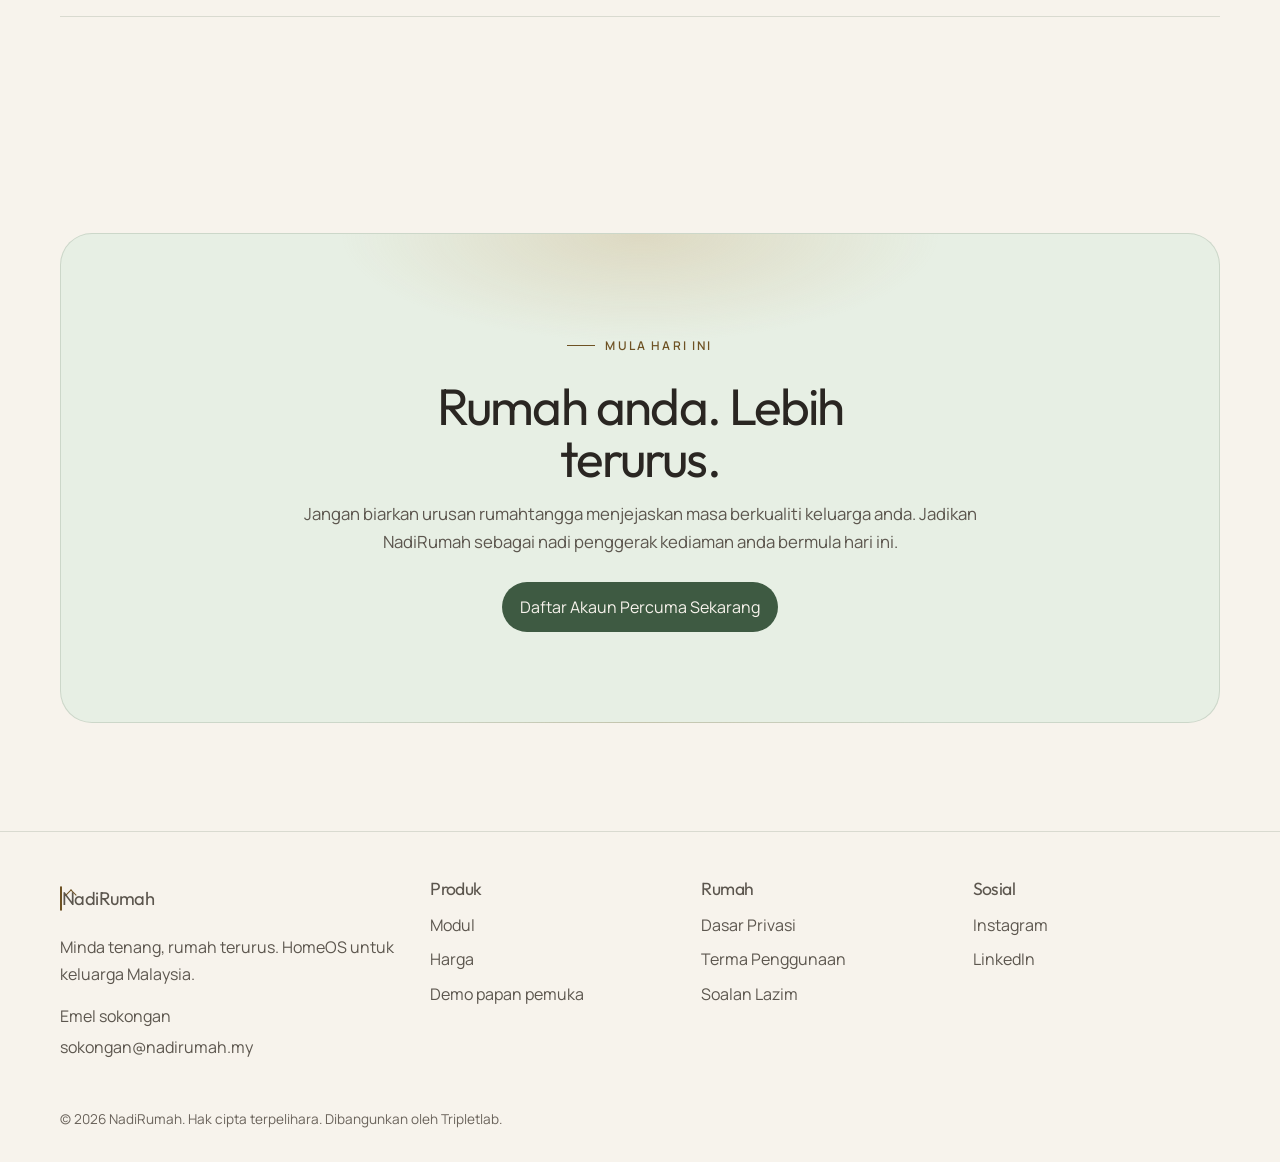
==== commit e1a9e48e: "Tambah borang kemasukan data dan lima akaun keluarga. Setiap modul pada papan pemuka kini ada borang" ====
--- a/index.html
+++ b/index.html
@@ -403,7 +403,7 @@
       <label class="field" data-family>E-mel
         <input name="email" type="email" placeholder="anda@keluarga.my" required autocomplete="email">
       </label>
-      <label class="field" data-admin hidden>ID admin
+      <label class="field" data-admin hidden>ID
         <input name="adminId" type="text" autocomplete="username" autocapitalize="none" spellcheck="false">
       </label>
       <label class="field" data-admin hidden>Kata laluan
@@ -414,6 +414,7 @@
       <button class="link-quiet" type="button" data-close>Tutup</button>
     </form>
   </div>
+  <script src="assets/js/houses.js"></script>
   <script src="assets/js/main.js"></script>
 </body>
 </html>
--- a/assets/css/style.css
+++ b/assets/css/style.css
@@ -669,7 +669,37 @@
   border-top: 1px solid var(--line);
   color: var(--grey);
 }
-.rowline b { color: var(--ink); font-weight: 600; }
+.rowline span { flex: 1; }
+.rowline b { color: var(--ink); font-weight: 600; text-align: right; }
+.entry {
+  display: grid;
+  grid-template-columns: 1.4fr 1fr auto;
+  gap: 10px;
+  align-items: end;
+  margin: 14px 0;
+  padding: 14px;
+  border: 1px dashed var(--line);
+  border-radius: 18px;
+  background: var(--paper);
+}
+.entry-title { grid-column: 1 / -1; margin: 0; font-size: 1rem; }
+.entry label { display: grid; gap: 6px; color: var(--grey); font-size: 0.82rem; }
+.entry input, .entry select {
+  width: 100%;
+  background: var(--cream);
+  border: 1px solid var(--line);
+  border-radius: 12px;
+  padding: 10px 12px;
+}
+.entry input:focus, .entry select:focus { outline: 2px solid var(--blue); border-color: transparent; }
+.entry .btn { margin-bottom: 1px; }
+.row-x {
+  border: 0;
+  background: transparent;
+  color: #8e4638;
+  font-size: 0.82rem;
+  padding: 4px 0 4px 8px;
+}
 .tag {
   font-size: 12px;
   color: var(--cream);
@@ -724,6 +754,14 @@
 .dash .card { position: relative; z-index: 1; }
 .dash-title { font-size: clamp(2rem, 3vw, 2.8rem); }
 .top-actions { display: flex; align-items: center; gap: 12px; }
+.house-switch { display: grid; gap: 2px; color: var(--grey); font-size: 0.75rem; }
+.house-switch select {
+  background: var(--cream);
+  border: 1px solid var(--line);
+  border-radius: 12px;
+  padding: 8px 10px;
+  color: var(--ink);
+}
 .live {
   display: inline-flex;
   align-items: center;
@@ -830,6 +868,7 @@
   transition: transform 0.2s ease;
 }
 .switch[aria-pressed="true"] i { transform: translateX(20px); }
+.device-actions { display: flex; align-items: center; gap: 8px; }
 @keyframes riseIn {
   from { opacity: 0; transform: translateY(18px); }
   to { opacity: 1; transform: none; }
@@ -1016,7 +1055,7 @@
   .hero-grid, .split, .ai-panel, .plans, .stories, .footer-grid, .grid-2, .app {
     grid-template-columns: 1fr;
   }
-  .modules, .steps, .kpis { grid-template-columns: 1fr 1fr; }
+  .modules, .steps, .kpis, .entry { grid-template-columns: 1fr; }
   .m-arch, .m-window, .m-frame { margin-top: 0; }
   .stage { height: 460px; }
   .tablet { right: 0; transform: none; }
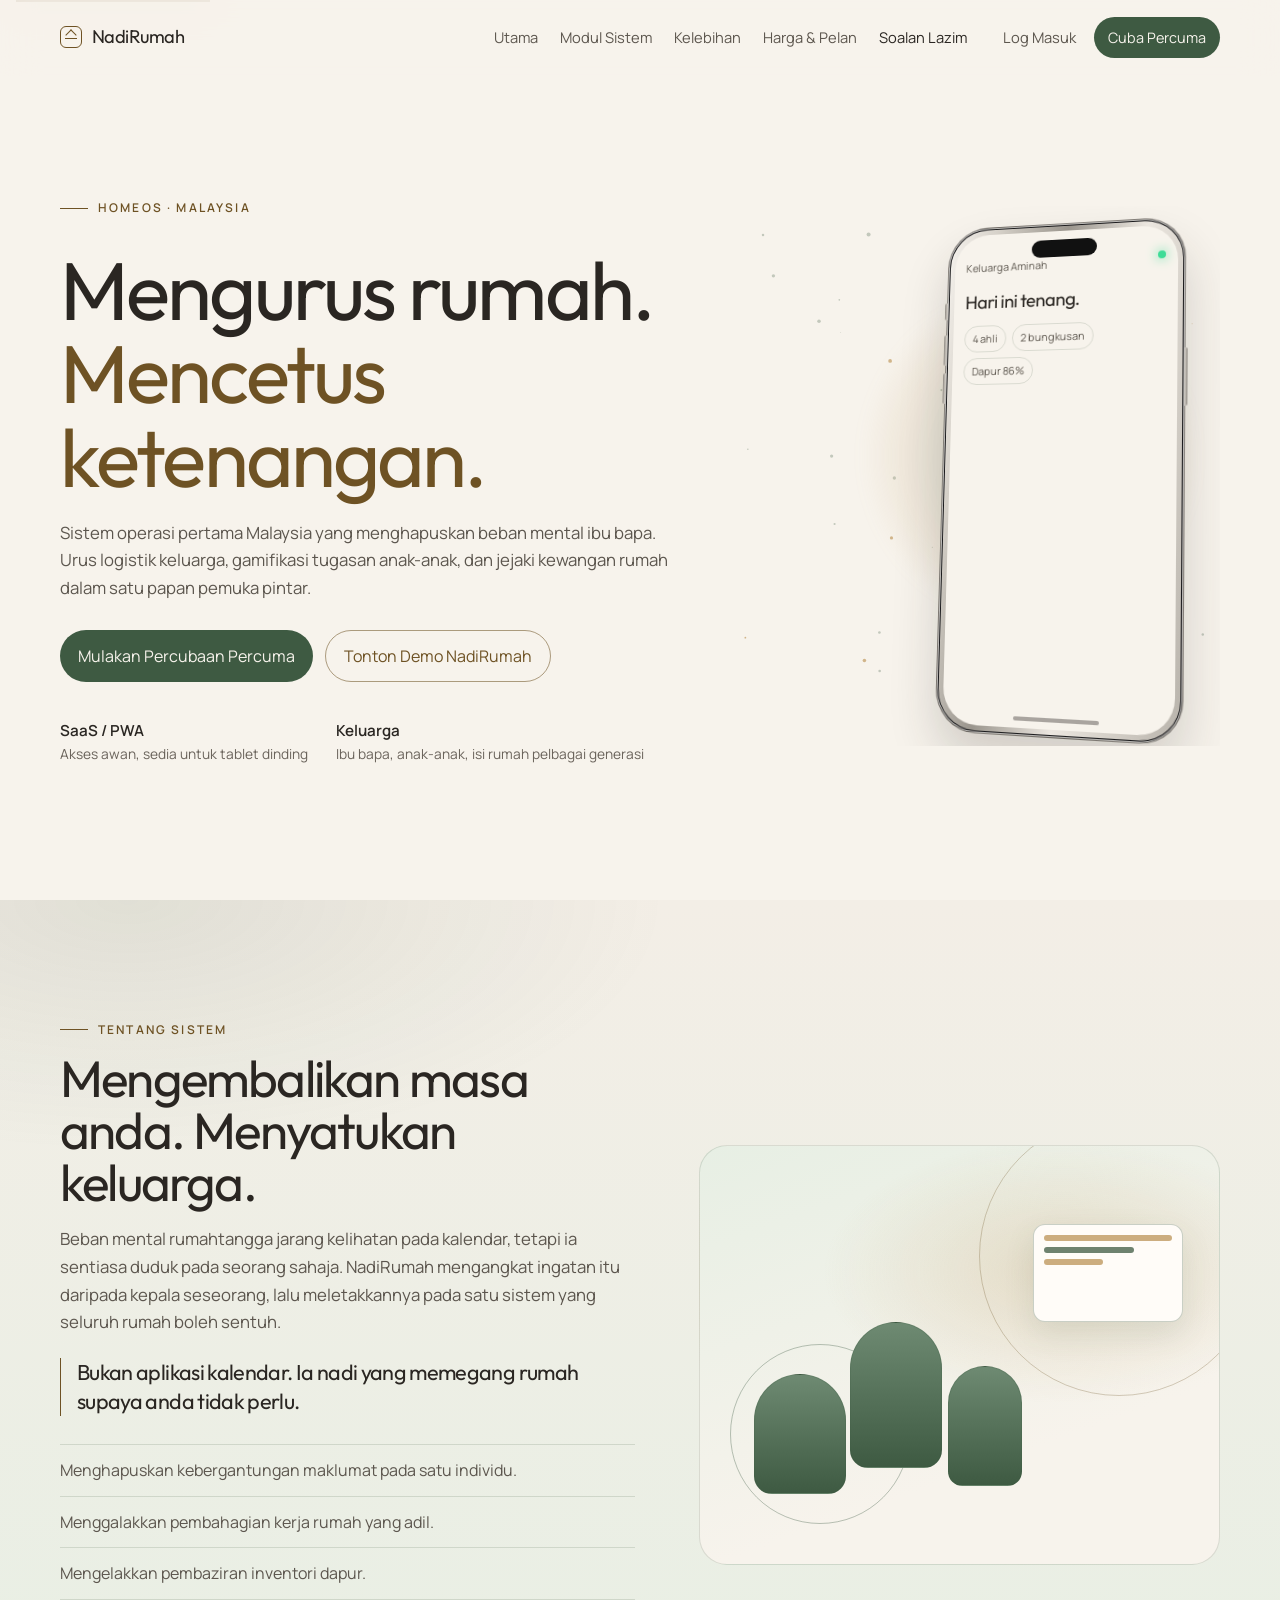
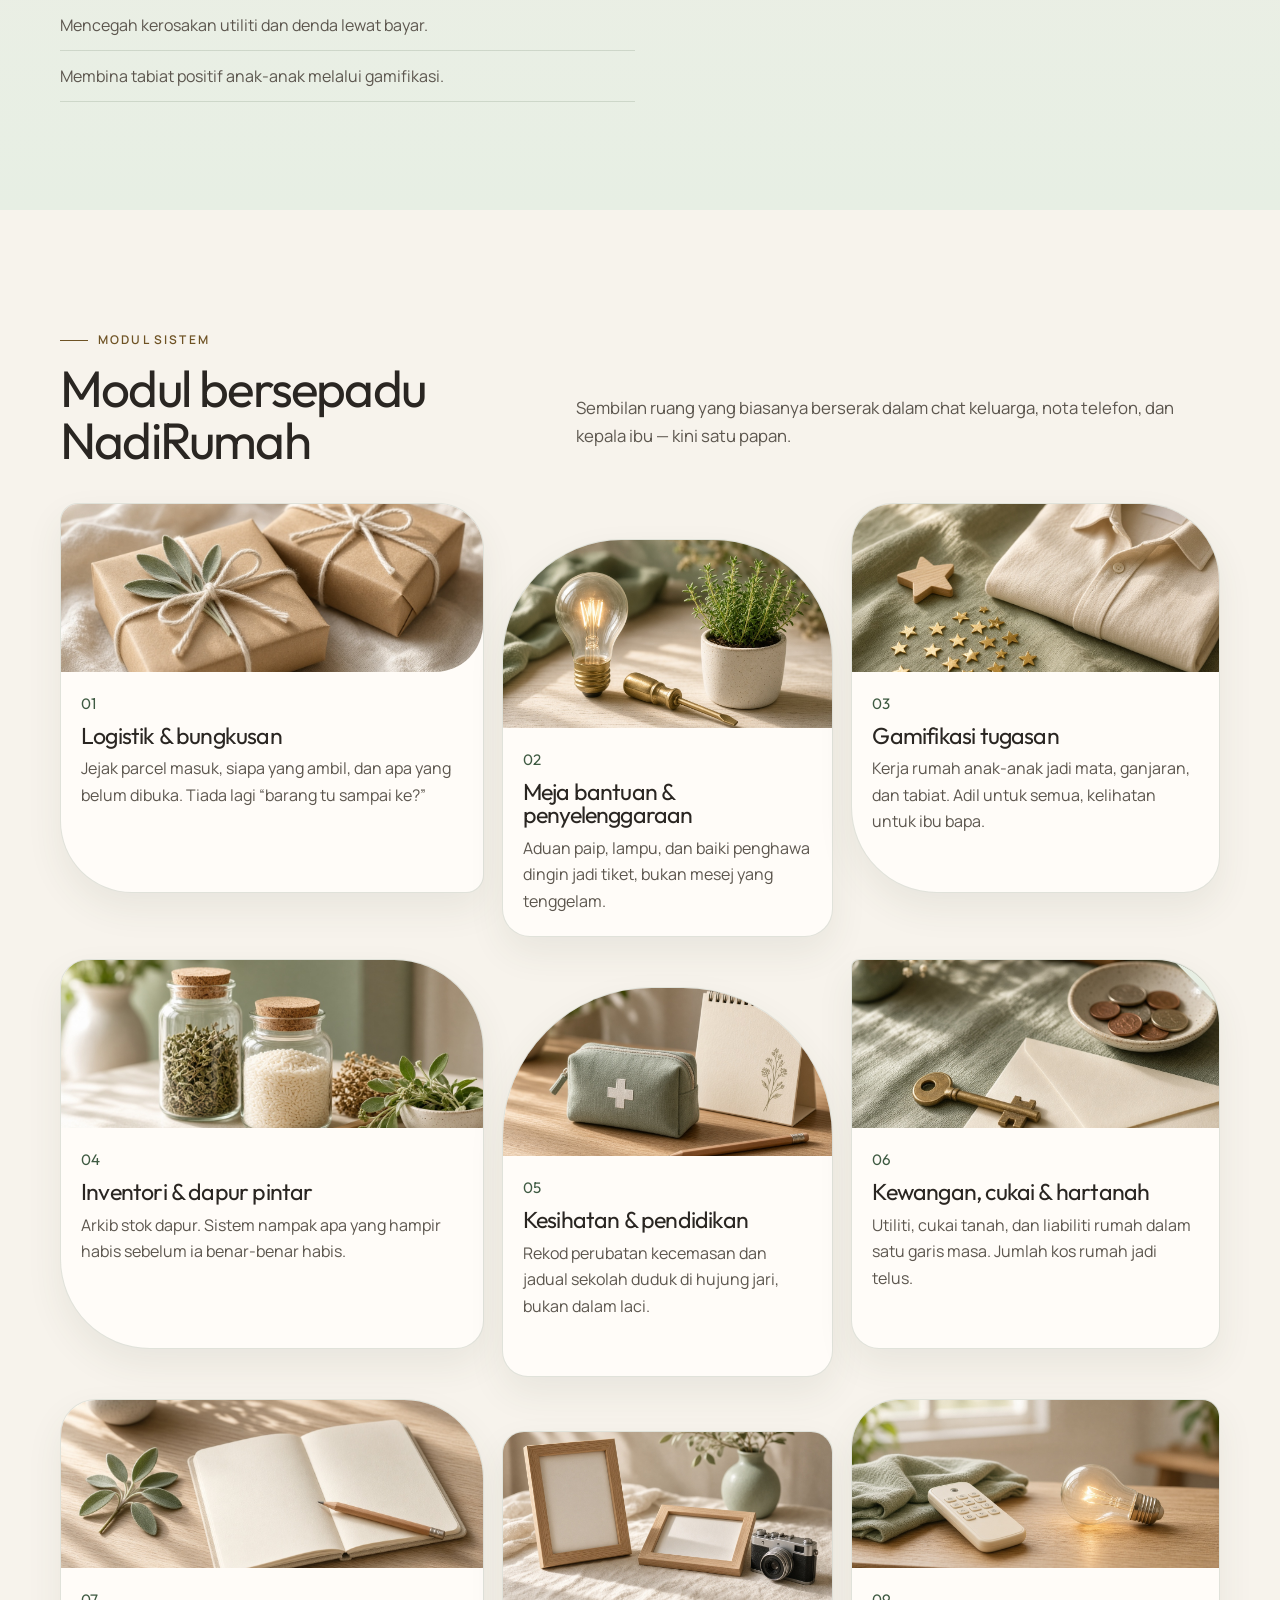
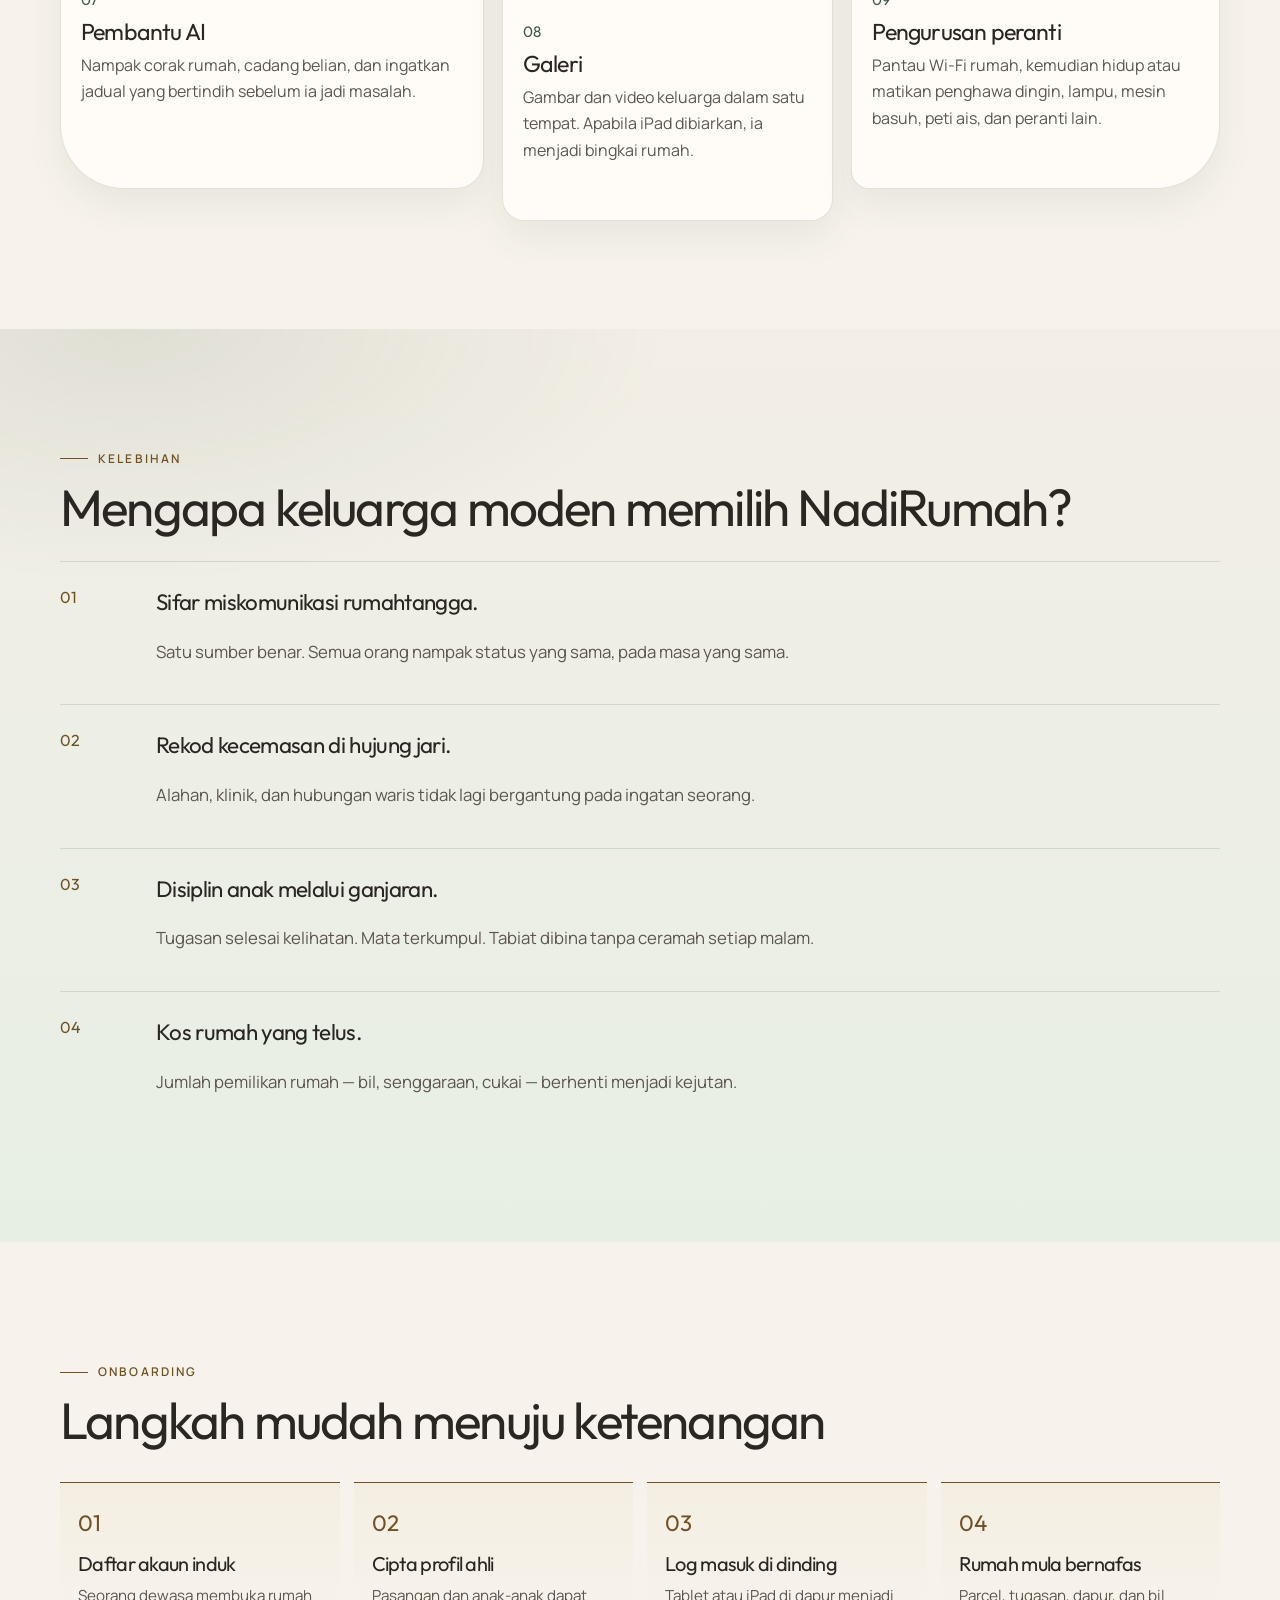
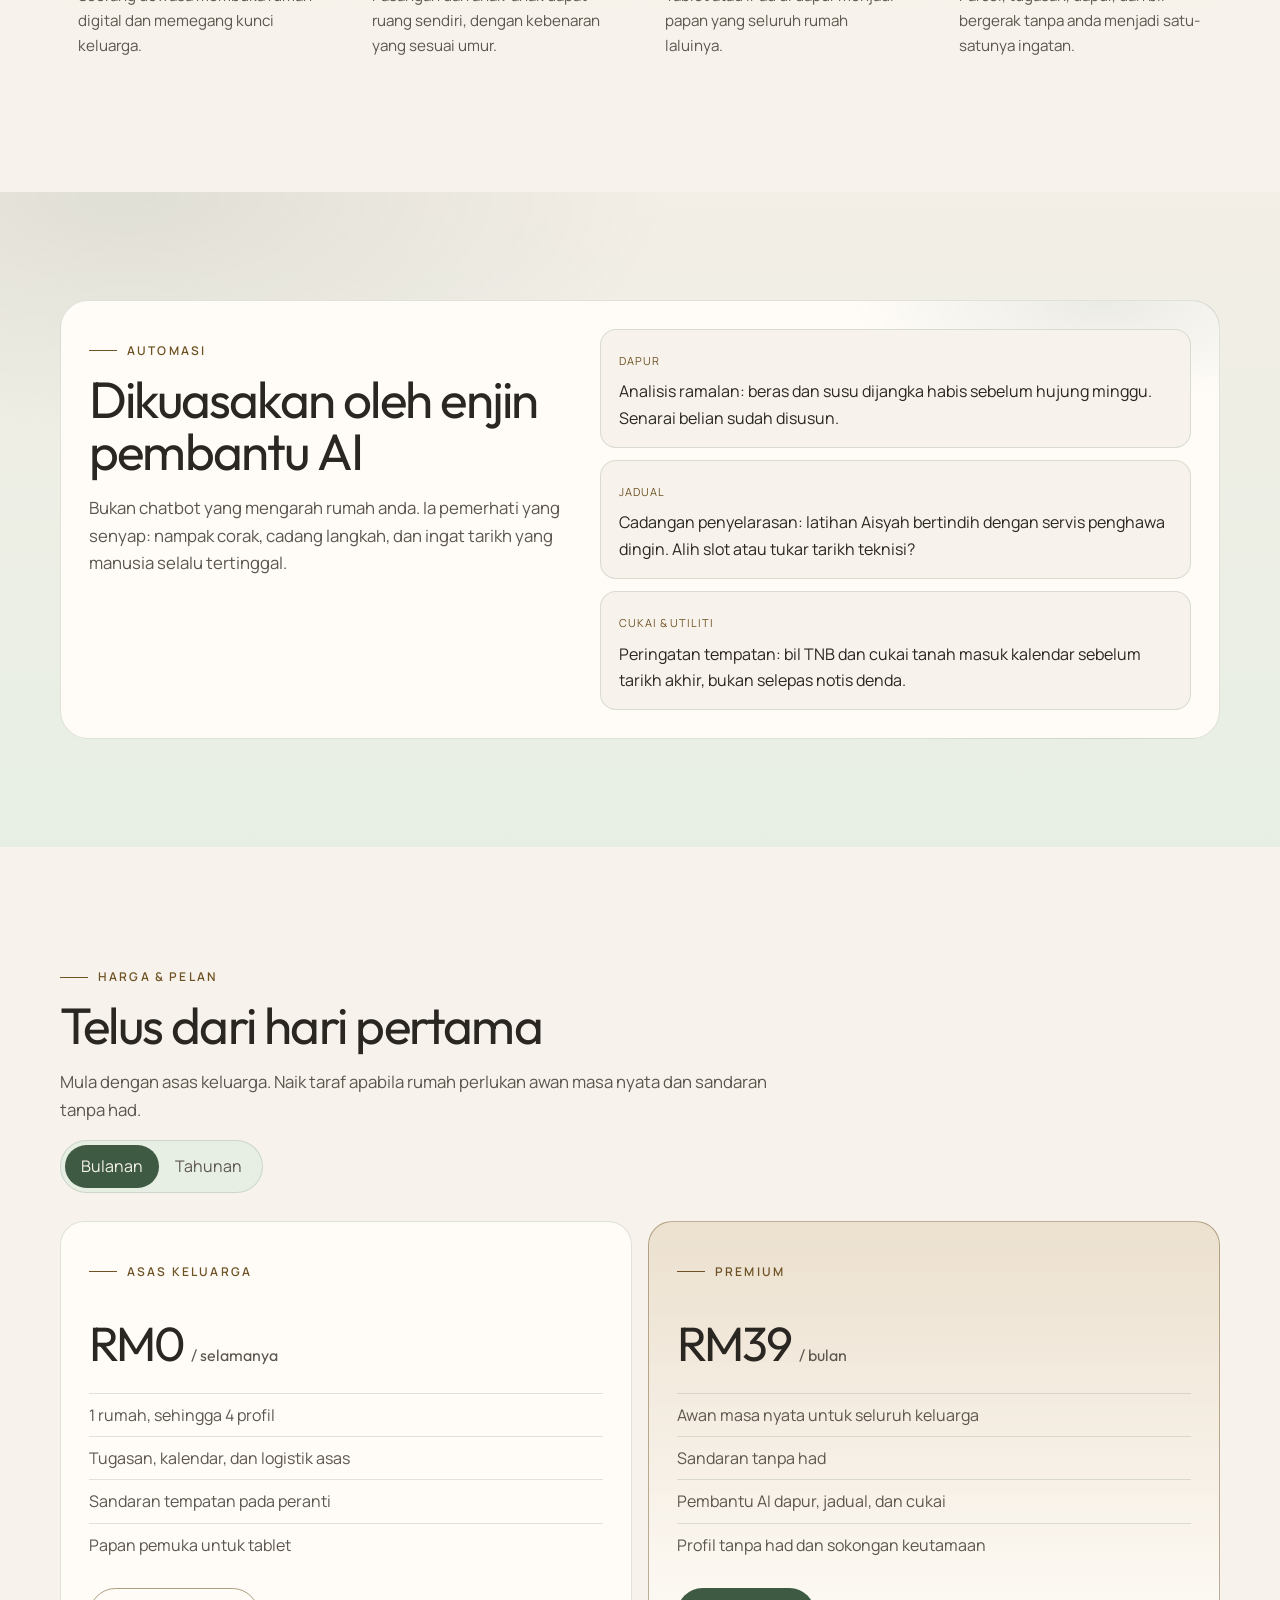
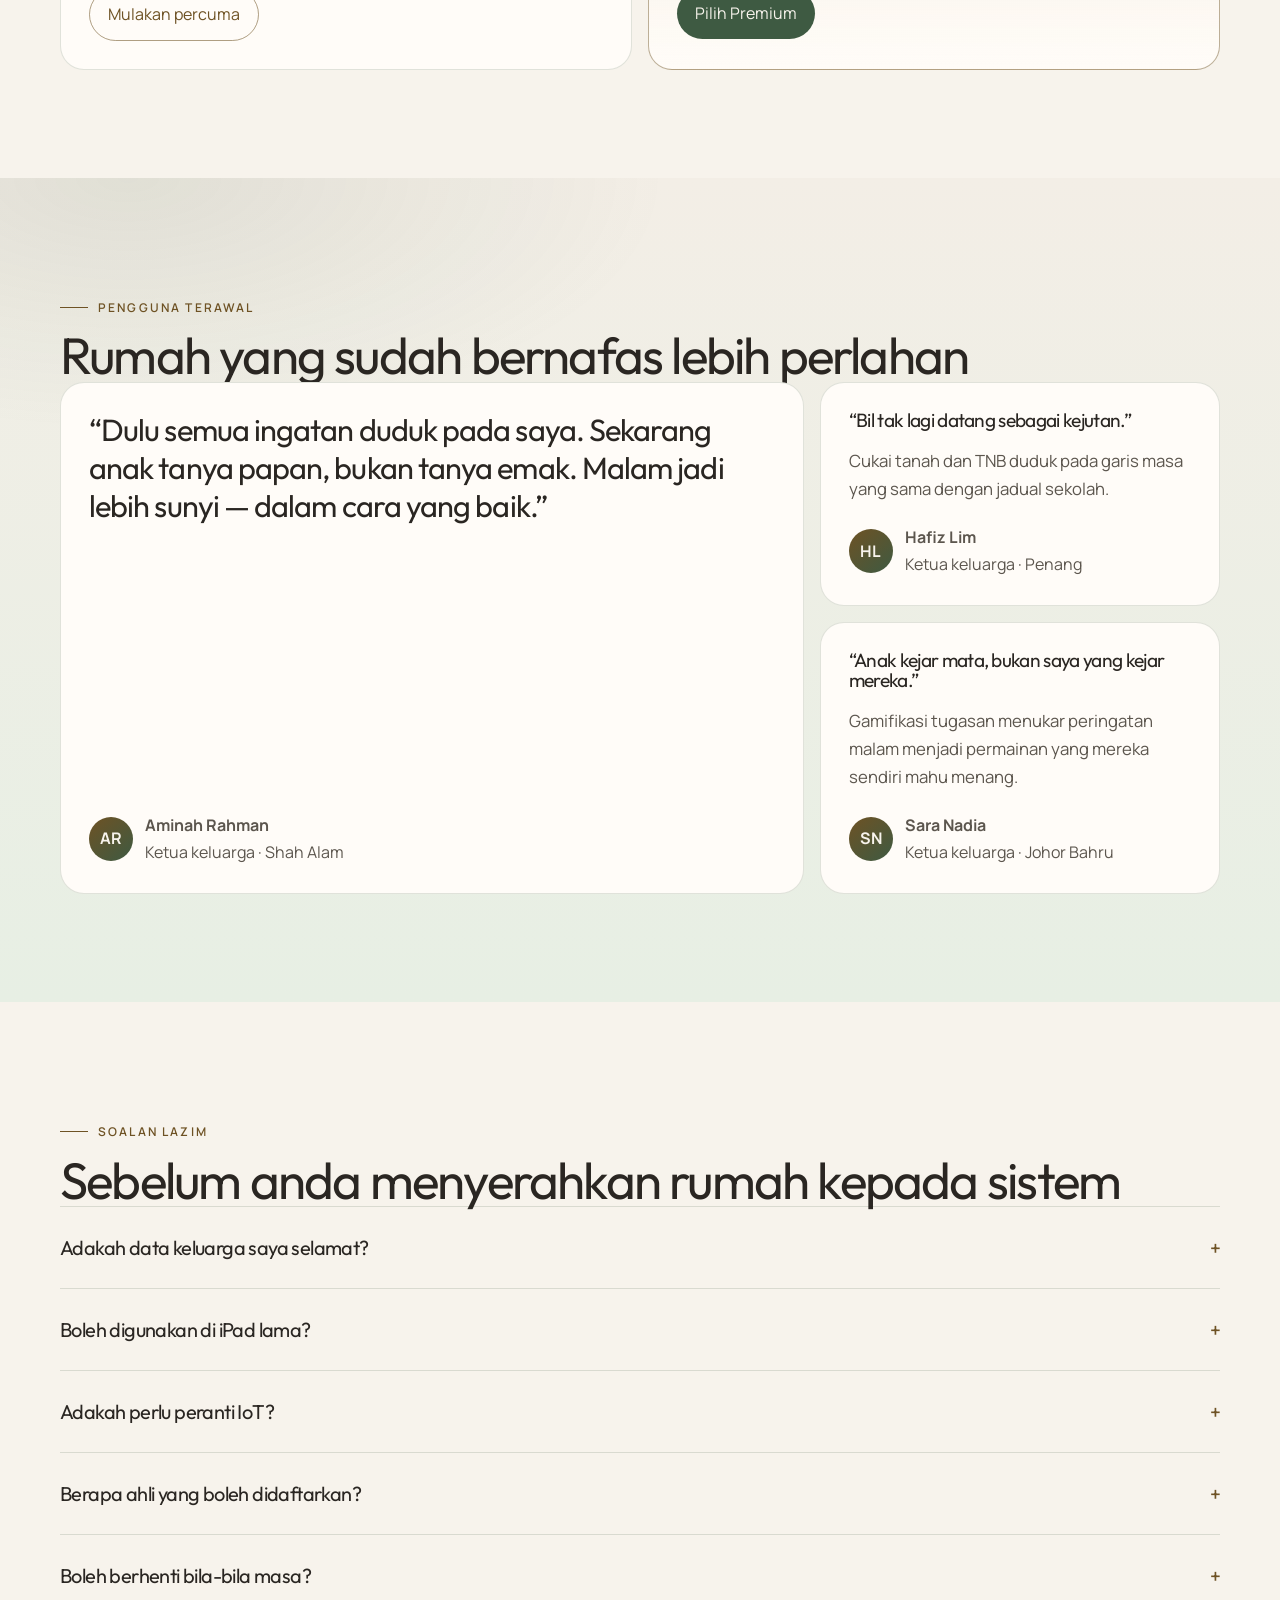
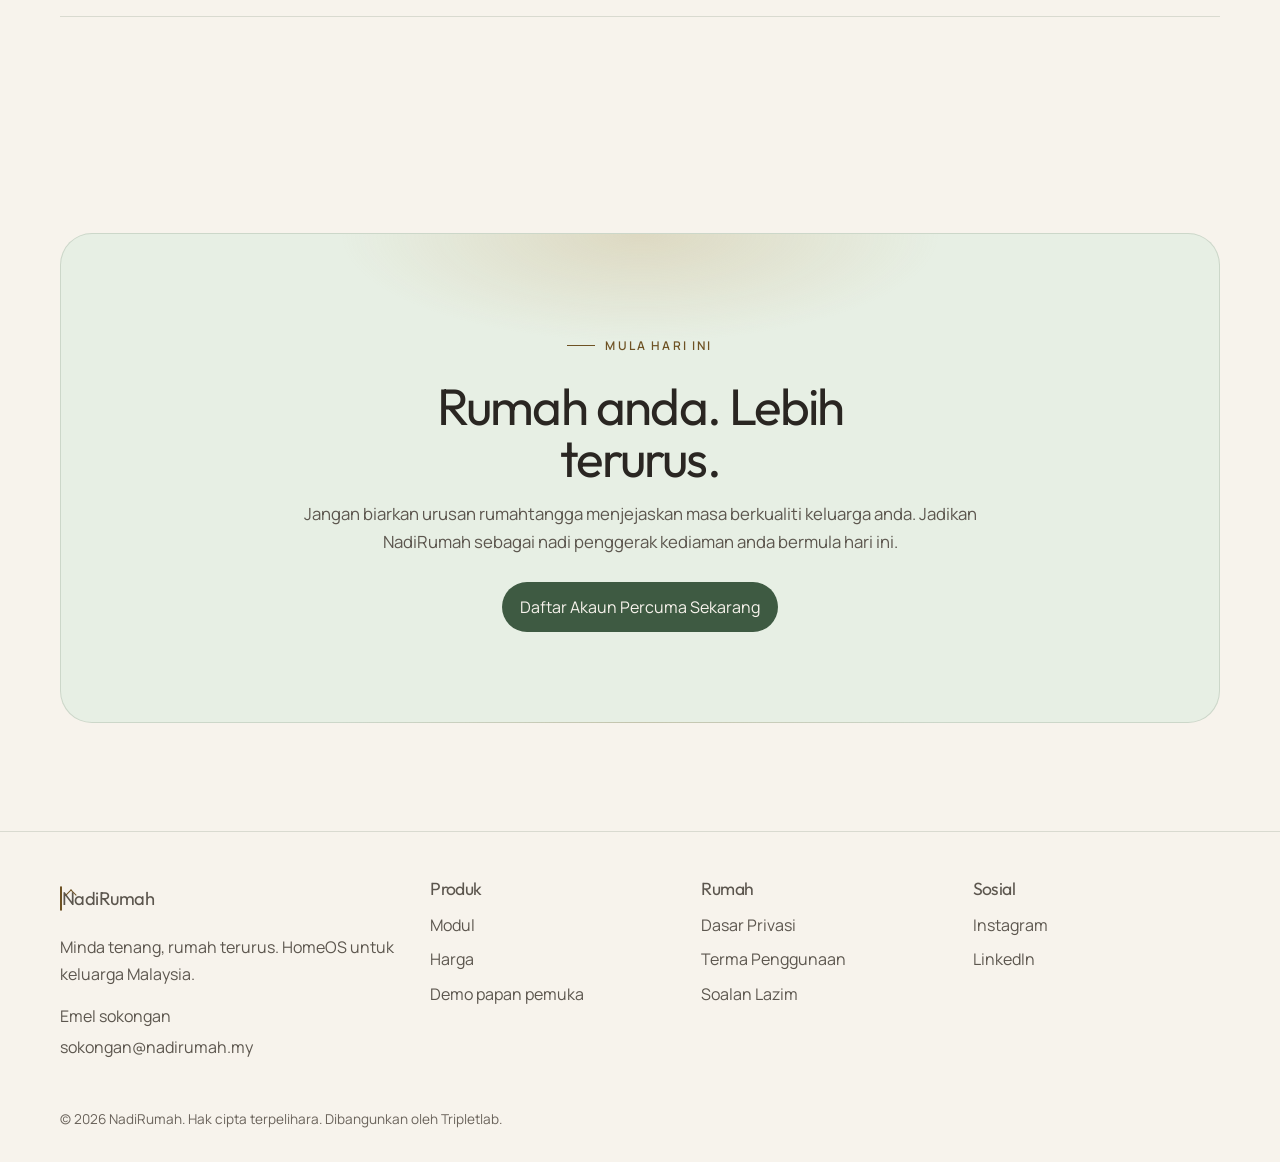
==== commit 56b0f60f: "Tunjuk iPhone 18 dengan notifikasi rumah dan betulkan padanan resepi dapur." ====
--- a/index.html
+++ b/index.html
@@ -58,11 +58,13 @@
         <div class="stage" aria-hidden="true">
           <canvas id="dust"></canvas>
           <div class="glow-orb"></div>
-          <div class="float-label a">Bungkusan tiba · 16:40</div>
-          <div class="float-label b">Tugasan Adam · +15 mata</div>
-          <div class="float-label c">Bil TNB diingatkan</div>
           <div class="tablet">
+            <i class="side-btn action"></i>
+            <i class="side-btn vol a"></i>
+            <i class="side-btn vol b"></i>
+            <i class="side-btn power"></i>
             <div class="tablet-screen">
+              <i class="island"></i>
               <div class="screen-top"><span>Keluarga Aminah</span><span class="pulse"></span></div>
               <div class="screen-title">Hari ini tenang.</div>
               <div class="chip-row">
@@ -70,19 +72,21 @@
                 <span class="chip">2 bungkusan</span>
                 <span class="chip">Dapur 86%</span>
               </div>
-              <div class="mini-card">
-                <b>Lipat baju · Aisyah</b>
-                <span>20 mata · belum disahkan</span>
-                <div class="bar"><i></i></div>
+              <div class="notes">
+                <div class="float-label">
+                  <i class="fl-ico parcel" aria-hidden="true"><svg viewBox="0 0 24 24" width="16" height="16"><path d="M3 7.5 12 3l9 4.5-9 4.5L3 7.5Z" fill="none" stroke="currentColor" stroke-width="1.6" stroke-linejoin="round"/><path d="M3 7.5V16.5L12 21l9-4.5V7.5M12 12v9" fill="none" stroke="currentColor" stroke-width="1.6" stroke-linejoin="round"/></svg></i>
+                  <span><small>Logistik</small><b>Bungkusan tiba</b><em>16:40 · di pintu</em></span>
+                </div>
+                <div class="float-label">
+                  <i class="fl-ico task" aria-hidden="true"><svg viewBox="0 0 24 24" width="16" height="16"><path d="m12 3 2.4 5.4L20 9.2l-4 3.8.9 5.8L12 16.2 7.1 18.8 8 13 4 9.2l5.6-.8L12 3Z" fill="currentColor"/></svg></i>
+                  <span><small>Tugasan</small><b>Adam · +15 mata</b><em>Menunggu pengesahan</em></span>
+                </div>
+                <div class="float-label">
+                  <i class="fl-ico bill" aria-hidden="true"><svg viewBox="0 0 24 24" width="16" height="16"><path d="M7 3h10a1 1 0 0 1 1 1v17l-2.2-1.4L13.5 21l-2.3-1.4L9 21l-2.2-1.4L5 21V4a1 1 0 0 1 1-1Z" fill="none" stroke="currentColor" stroke-width="1.6" stroke-linejoin="round"/><path d="M8 8h8M8 12h8M8 16h5" stroke="currentColor" stroke-width="1.6" stroke-linecap="round"/></svg></i>
+                  <span><small>Bil</small><b>TNB diingatkan</b><em>Sebelum tarikh akhir</em></span>
+                </div>
               </div>
-              <div class="mini-card">
-                <b>Beras tinggal 2 hari</b>
-                <span>Cadangan AI: tambah ke senarai belian</span>
-              </div>
-              <div class="mini-card">
-                <b>Cukai tanah · Mac</b>
-                <span>Liabiliti kelihatan, tiada denda senyap</span>
-              </div>
+              <i class="home-bar"></i>
             </div>
           </div>
         </div>
--- a/assets/css/style.css
+++ b/assets/css/style.css
@@ -241,28 +241,75 @@
 }
 .tablet {
   position: absolute;
-  width: 300px;
-  right: 18px;
-  top: 54px;
-  padding: 14px;
-  border-radius: 28px;
-  background: linear-gradient(180deg, #fffcf8, #f3eee6);
-  border: 1px solid rgba(62, 90, 66, 0.16);
-  box-shadow: var(--shadow);
-  transform: perspective(900px) rotateY(-16deg) rotateX(8deg);
-  backdrop-filter: blur(8px);
+  width: 248px;
+  aspect-ratio: 71.9 / 150;
+  right: 36px;
+  top: 10px;
+  padding: 7px;
+  border-radius: 42px;
+  background:
+    linear-gradient(100deg, #f7f4ef 0%, #d5d0c8 16%, #9a958d 38%, #ece7e0 62%, #b7b2aa 100%);
+  border: 1px solid rgba(42, 38, 34, 0.45);
+  box-shadow:
+    inset 0 0 0 1px rgba(255, 252, 248, 0.7),
+    inset 0 0 0 2px #1a1a1c,
+    0 28px 50px rgba(42, 38, 34, 0.18);
+  transform: perspective(900px) rotateY(-12deg) rotateX(5deg);
+}
+.side-btn {
+  position: absolute;
+  left: -3px;
+  width: 3px;
+  border-radius: 2px 0 0 2px;
+  background: linear-gradient(90deg, #8e8982, #d9d4cc);
+}
+.side-btn.action { top: 78px; height: 18px; }
+.side-btn.vol { height: 32px; }
+.side-btn.vol.a { top: 112px; }
+.side-btn.vol.b { top: 152px; }
+.side-btn.power {
+  left: auto;
+  right: -3px;
+  top: 132px;
+  width: 3px;
+  height: 58px;
+  border-radius: 0 2px 2px 0;
+  background: linear-gradient(270deg, #8e8982, #d9d4cc);
 }
 .tablet-screen {
+  position: relative;
+  height: 100%;
   background: #f7f3ec;
-  border-radius: 18px;
-  padding: 16px;
-  min-height: 390px;
-}
-.screen-top { display: flex; justify-content: space-between; color: var(--grey); font-size: 12px; }
+  border-radius: 36px;
+  padding: 26px 12px 22px;
+  overflow: hidden;
+}
+.island {
+  position: absolute;
+  top: 9px;
+  left: 50%;
+  width: 68px;
+  height: 18px;
+  border-radius: 20px;
+  background: #111;
+  transform: translateX(-50%);
+  animation: island-live 9s ease-in-out infinite;
+}
+.home-bar {
+  position: absolute;
+  left: 50%;
+  bottom: 7px;
+  width: 86px;
+  height: 4px;
+  margin-left: -43px;
+  border-radius: 4px;
+  background: rgba(42, 38, 34, 0.38);
+}
+.screen-top { display: flex; justify-content: space-between; color: var(--grey); font-size: 11px; }
 .pulse {
   width: 8px; height: 8px; border-radius: 50%; background: #3ddc97; box-shadow: 0 0 12px #3ddc97;
 }
-.screen-title { font-family: var(--display); font-size: 1.35rem; margin: 18px 0 12px; letter-spacing: -0.03em; }
+.screen-title { font-family: var(--display); font-size: 1.2rem; margin: 12px 0 8px; letter-spacing: -0.03em; }
 .chip-row { display: flex; gap: 6px; flex-wrap: wrap; }
 .chip {
   font-size: 11px;
@@ -272,30 +319,89 @@
   color: var(--grey);
 }
 .mini-card {
-  margin-top: 12px;
-  padding: 12px;
+  margin-top: 8px;
+  padding: 10px;
   border-radius: 14px;
   background: #fffcf8;
   border: 1px solid var(--line);
+}
+.notes .mini-card {
+  animation: note-in 9s cubic-bezier(0.22, 0.85, 0.28, 1) infinite both;
+}
+.notes .mini-card:nth-child(1) { animation-delay: 0.35s; }
+.notes .mini-card:nth-child(2) { animation-delay: 1.35s; }
+.notes .mini-card:nth-child(3) { animation-delay: 2.35s; }
+@keyframes note-in {
+  0% { opacity: 0; transform: translateY(-26px) scale(0.94); }
+  8% { opacity: 1; transform: translateY(3px) scale(1); }
+  12%, 76% { opacity: 1; transform: none; }
+  86%, 100% { opacity: 0; transform: translateY(-18px) scale(0.97); }
+}
+@keyframes island-live {
+  0%, 4% { width: 68px; }
+  8% { width: 108px; }
+  13% { width: 68px; }
+  16% { width: 68px; }
+  20% { width: 108px; }
+  25% { width: 68px; }
+  28% { width: 68px; }
+  32% { width: 108px; }
+  37%, 100% { width: 68px; }
 }
 .mini-card b { display: block; font-weight: 600; font-size: 0.92rem; }
 .mini-card span { color: var(--grey); font-size: 0.8rem; }
 .bar { height: 4px; border-radius: 99px; background: rgba(62, 90, 66, 0.12); margin-top: 8px; overflow: hidden; }
 .bar i { display: block; height: 100%; width: 68%; background: linear-gradient(90deg, var(--gold), var(--blue)); }
-.float-label {
-  position: absolute;
-  padding: 8px 12px;
-  border-radius: 999px;
-  background: rgba(255, 252, 248, 0.92);
-  border: 1px solid var(--line);
-  font-size: 12px;
+.notes .float-label {
+  display: flex;
+  align-items: center;
+  gap: 8px;
+  margin-top: 8px;
+  padding: 8px;
+  border-radius: 14px;
+  background: #fffcf8;
+  border: 1px solid var(--line);
+  animation: note-in 9s cubic-bezier(0.22, 0.85, 0.28, 1) infinite both;
+}
+.notes .float-label:nth-child(1) { animation-delay: 0.35s; }
+.notes .float-label:nth-child(2) { animation-delay: 1.35s; }
+.notes .float-label:nth-child(3) { animation-delay: 2.35s; }
+.float-label span { min-width: 0; }
+.float-label small {
+  display: block;
+  font-size: 10px;
+  letter-spacing: 0.12em;
+  text-transform: uppercase;
+  color: var(--blue);
+  line-height: 1.2;
+}
+.float-label b {
+  display: block;
+  margin-top: 1px;
+  font-size: 0.86rem;
+  font-weight: 600;
+  letter-spacing: -0.02em;
+  line-height: 1.25;
+}
+.float-label em {
+  display: block;
+  margin-top: 1px;
+  font-style: normal;
+  font-size: 0.72rem;
   color: var(--grey);
-  backdrop-filter: blur(10px);
-}
-.float-label.a { left: 0; top: 86px; }
-.float-label.b { left: 8px; top: 250px; }
-.float-label.c { left: 0; bottom: 36px; }
-
+  line-height: 1.3;
+}
+.fl-ico {
+  flex: none;
+  width: 28px;
+  height: 28px;
+  display: grid;
+  place-items: center;
+  border-radius: 9px;
+}
+.fl-ico.parcel { background: rgba(62, 90, 66, 0.12); color: var(--blue); }
+.fl-ico.task { background: rgba(196, 160, 106, 0.28); color: var(--gold); }
+.fl-ico.bill { background: rgba(42, 38, 34, 0.06); color: var(--ink); }
 .split { display: grid; grid-template-columns: 1.05fr 0.95fr; gap: 64px; align-items: center; }
 .quote {
   margin-top: 22px;
@@ -693,6 +799,15 @@
 }
 .entry input:focus, .entry select:focus { outline: 2px solid var(--blue); border-color: transparent; }
 .entry .btn { margin-bottom: 1px; }
+.entry .saver {
+  grid-column: 1 / -1;
+  display: flex;
+  align-items: center;
+  justify-content: space-between;
+  gap: 12px;
+  color: var(--ink);
+  font-size: 0.95rem;
+}
 .row-x {
   border: 0;
   background: transparent;
@@ -700,6 +815,85 @@
   font-size: 0.82rem;
   padding: 4px 0 4px 8px;
 }
+.row-done {
+  border: 0;
+  background: transparent;
+  color: var(--blue);
+  font-size: 0.82rem;
+  font-weight: 600;
+  padding: 4px 0 4px 8px;
+}
+.row-pay {
+  border: 0;
+  background: transparent;
+  color: var(--gold);
+  font-size: 0.82rem;
+  font-weight: 600;
+  padding: 4px 0 4px 8px;
+  white-space: nowrap;
+}
+.row-pay[aria-pressed="true"] { color: var(--blue); }
+.rank-head {
+  display: flex;
+  justify-content: space-between;
+  align-items: center;
+  gap: 12px;
+  margin-bottom: 12px;
+}
+.rank-head h3 { margin: 0; }
+.rank-list { display: grid; gap: 12px; }
+.rank-row {
+  display: grid;
+  grid-template-columns: 32px 1fr auto;
+  gap: 10px;
+  align-items: center;
+}
+.rank-place {
+  font-family: var(--display);
+  font-size: 1.4rem;
+  color: var(--gold);
+  line-height: 1;
+}
+.rank-row:first-child .rank-place { color: var(--blue); }
+.rank-row b { display: block; font-weight: 600; }
+.rank-row small { color: var(--grey); }
+.rank-score { font-weight: 600; white-space: nowrap; }
+.rank-bar {
+  height: 6px;
+  margin-top: 6px;
+  border-radius: 99px;
+  background: #e7e2d8;
+  overflow: hidden;
+}
+.rank-bar i {
+  display: block;
+  height: 100%;
+  width: 0;
+  border-radius: 99px;
+  background: var(--blue);
+  transition: width 0.45s ease;
+}
+.recipe {
+  display: grid;
+  grid-template-columns: 128px 1fr auto;
+  gap: 12px;
+  align-items: center;
+  padding: 12px 0;
+  border-top: 1px solid var(--line);
+  text-decoration: none;
+  color: inherit;
+}
+.recipe:first-of-type { border-top: 0; }
+.recipe img {
+  width: 128px;
+  height: 72px;
+  object-fit: cover;
+  border-radius: 12px;
+  background: var(--cream);
+}
+.recipe b { display: block; }
+.recipe small { color: var(--grey); }
+.recipe-go { color: var(--blue); font-size: 0.82rem; font-weight: 600; white-space: nowrap; }
 .tag {
   font-size: 12px;
   color: var(--cream);
@@ -869,6 +1063,19 @@
 }
 .switch[aria-pressed="true"] i { transform: translateX(20px); }
 .device-actions { display: flex; align-items: center; gap: 8px; }
+.temp { display: inline-flex; align-items: center; gap: 4px; }
+.temp button {
+  width: 28px;
+  height: 28px;
+  border-radius: 50%;
+  border: 1px solid var(--line);
+  background: var(--cream);
+  color: var(--ink);
+  line-height: 1;
+}
+.temp button:disabled { opacity: 0.35; }
+.temp b { min-width: 2.6rem; text-align: center; font-weight: 600; }
+.device-row.is-off .temp { opacity: 0.45; }
 @keyframes riseIn {
   from { opacity: 0; transform: translateY(18px); }
   to { opacity: 1; transform: none; }
@@ -895,6 +1102,7 @@
 }
 .sound-toggle,
 .sound-play,
+.sound-stop,
 .sound-min,
 .sound-list button {
   border: 1px solid var(--line);
@@ -913,6 +1121,14 @@
   box-shadow: var(--shadow);
 }
 .sound-toggle.is-on { background: var(--blue); color: var(--cream); border-color: transparent; }
+.sound-stop {
+  width: 34px;
+  height: 34px;
+  padding: 0;
+  display: grid;
+  place-items: center;
+  flex: none;
+}
 .sound-min { margin-left: auto; padding: 6px 10px; }
 .sound-panel[hidden] { display: none; }
 .sound-panel {
@@ -925,7 +1141,7 @@
   display: grid;
   gap: 10px;
 }
-.sound-row { display: flex; align-items: center; gap: 8px; }
+.sound-row { display: flex; align-items: center; flex-wrap: wrap; gap: 8px; }
 #sound-now { color: var(--grey); font-size: 0.85rem; }
 .sound-list { display: grid; gap: 6px; }
 .sound-list button { text-align: left; border-radius: 12px; }
@@ -1055,10 +1271,19 @@
   .hero-grid, .split, .ai-panel, .plans, .stories, .footer-grid, .grid-2, .app {
     grid-template-columns: 1fr;
   }
-  .modules, .steps, .kpis, .entry { grid-template-columns: 1fr; }
+  .modules, .steps, .kpis, .entry, .recipe { grid-template-columns: 1fr; }
   .m-arch, .m-window, .m-frame { margin-top: 0; }
-  .stage { height: 460px; }
-  .tablet { right: 0; transform: none; }
+  .stage { height: 540px; }
+  .tablet {
+    left: 50%;
+    right: auto;
+    top: 12px;
+    width: 236px;
+    transform: translateX(-50%);
+  }
+  .tablet-screen { padding: 24px 10px 18px; }
+  .screen-title { font-size: 1.08rem; margin: 8px 0 6px; }
+  .mini-card { margin-top: 6px; padding: 8px; }
   .side { position: relative; height: auto; }
   .head-row, .module-head { display: block; }
 }
@@ -1066,13 +1291,14 @@
   .modules, .steps, .kpis { grid-template-columns: 1fr; }
   .m-fold::after { border-width: 0 36px 36px 0; }
   .hero h1 { font-size: 2.7rem; }
-  .float-label.a, .float-label.b { display: none; }
   .wrap { width: min(1160px, calc(100% - 28px)); }
 }
 
 @media (prefers-reduced-motion: reduce) {
   html { scroll-behavior: auto; }
-  .reveal { animation: none; opacity: 1; transform: none; }
+  .reveal, .notes .mini-card, .notes .float-label, .island { animation: none; }
+  .reveal, .notes .mini-card, .notes .float-label { opacity: 1; transform: none; }
+  .island { transform: translateX(-50%); }
   .btn { transition: none; }
   .dash .side,
   .dash .panel.on .kpi,
